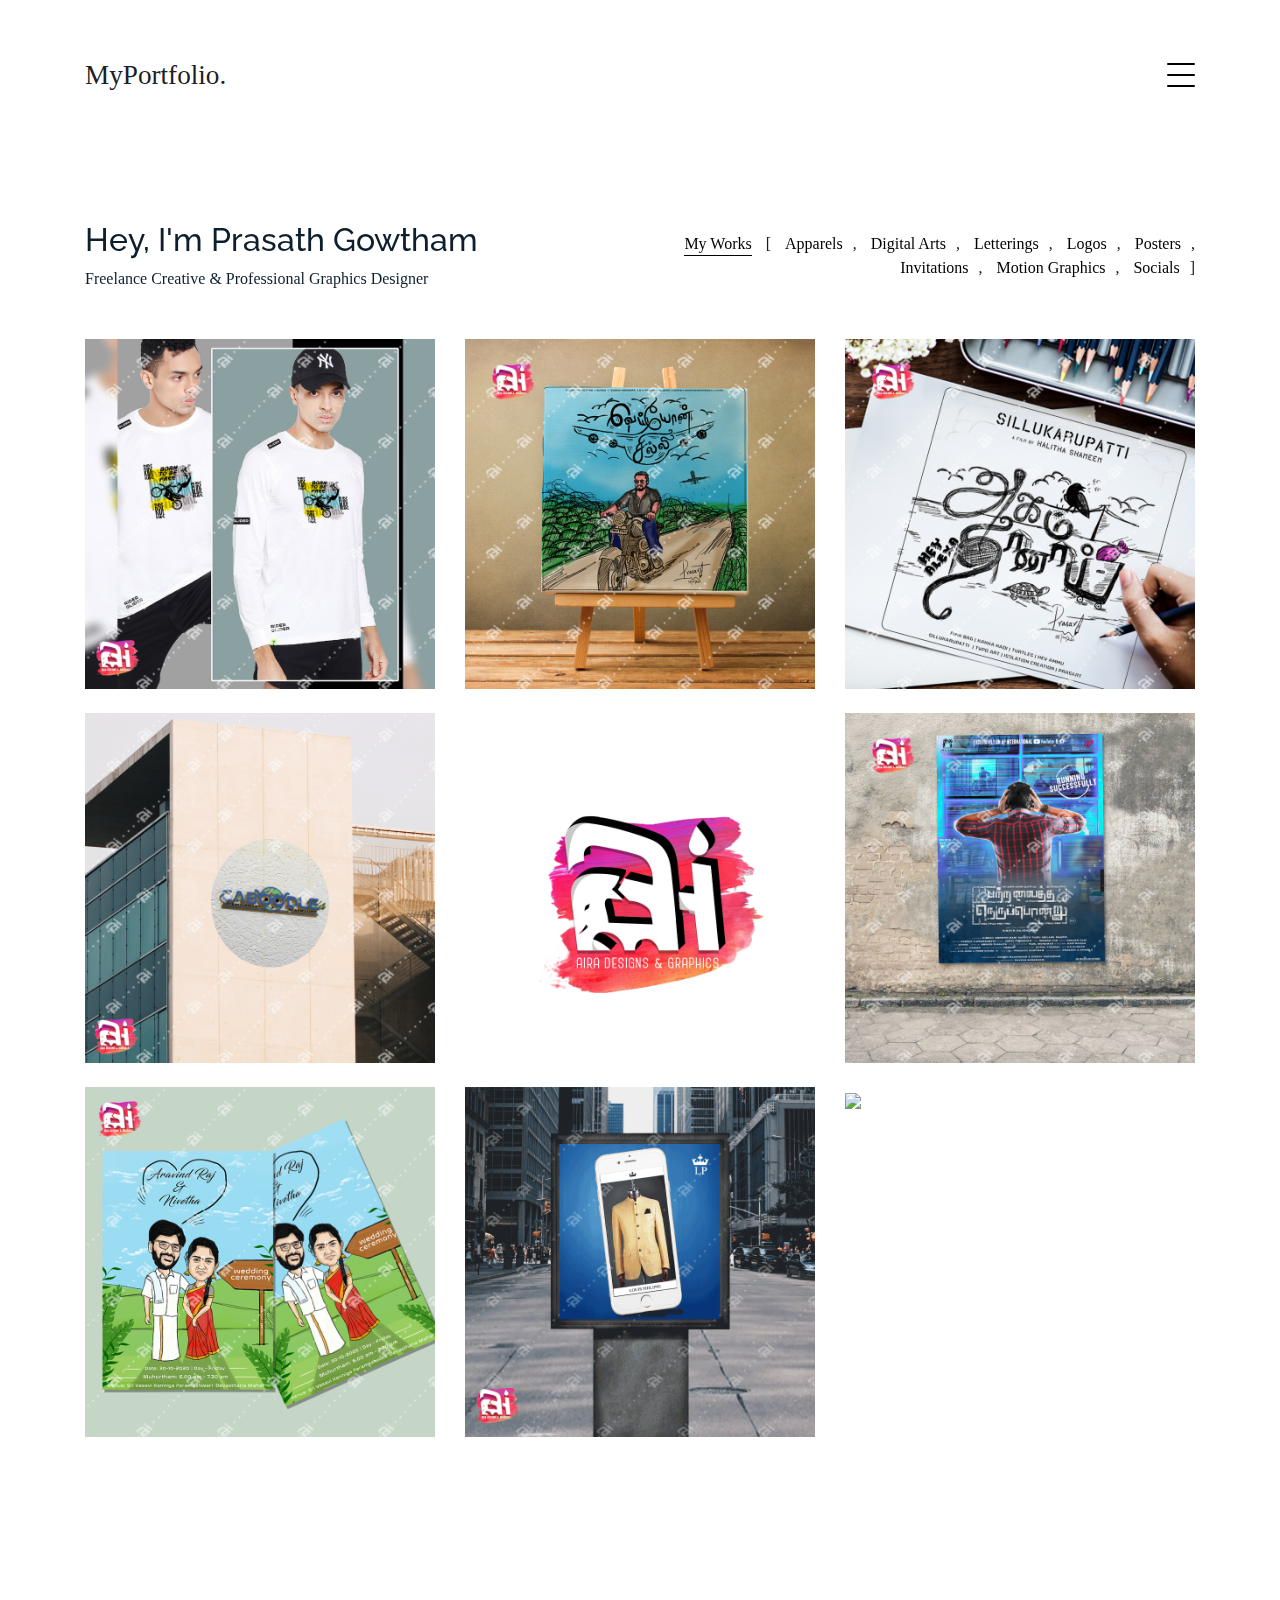
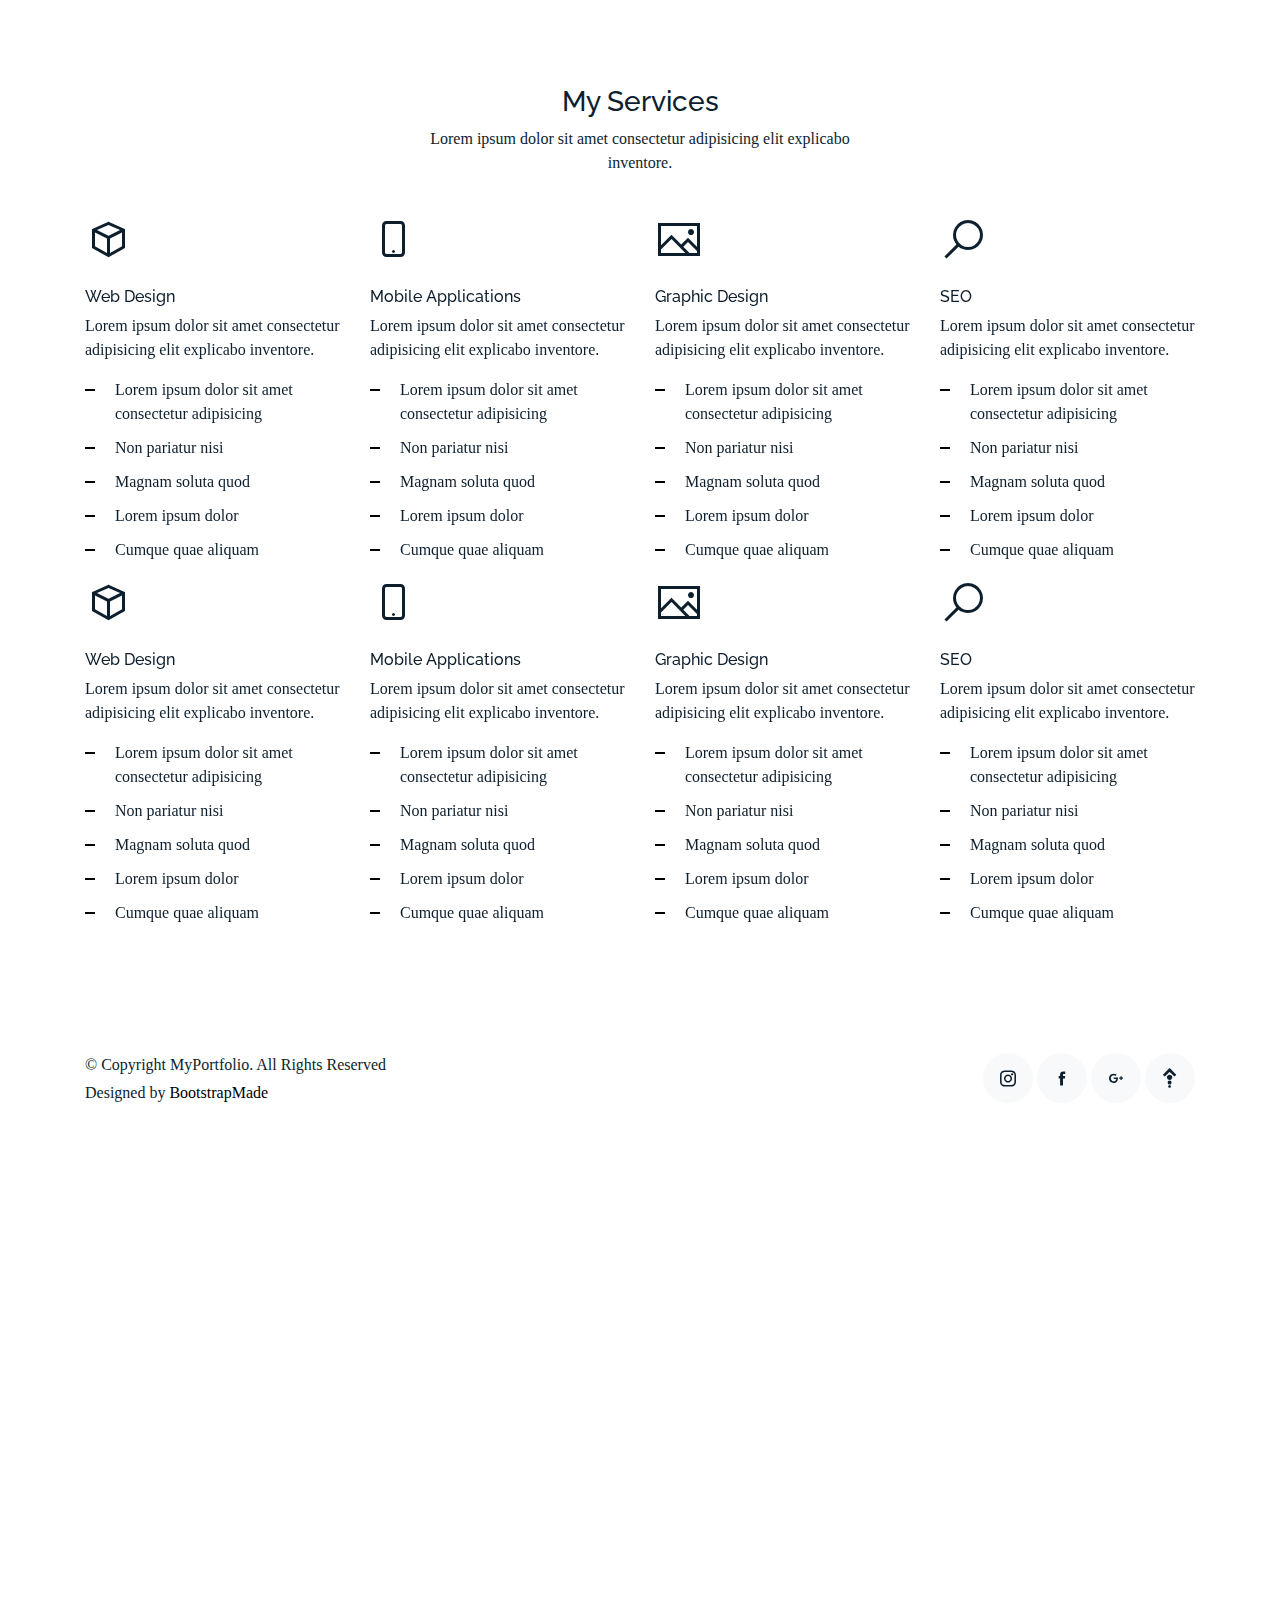
==== index.html @ bfd3ceff "Third commit" ====
<!DOCTYPE html>
<html lang="en">

<head>
    <meta charset="utf-8">
    <meta content="width=device-width, initial-scale=1.0" name="viewport">

    <title>Aira Designs &amp; Graphics</title>
    <meta content="" name="descriptison">
    <meta content="" name="keywords">

    <!-- Favicons -->
    <link href="assets/img/favicon.png" rel="icon">
    <link href="assets/img/apple-touch-icon.png" rel="apple-touch-icon">
    <!-- <link rel="apple-touch-icon" sizes="57x57" href="/apple-touch-icon-57x57.png">
    <link rel="apple-touch-icon" sizes="114x114" href="/apple-touch-icon-114x114.png">
    <link rel="apple-touch-icon" sizes="72x72" href="/apple-touch-icon-72x72.png">
    <link rel="apple-touch-icon" sizes="144x144" href="/apple-touch-icon-144x144.png">
    <link rel="apple-touch-icon" sizes="60x60" href="/apple-touch-icon-60x60.png">
    <link rel="apple-touch-icon" sizes="120x120" href="/apple-touch-icon-120x120.png">
    <link rel="apple-touch-icon" sizes="76x76" href="/apple-touch-icon-76x76.png">
    <link rel="apple-touch-icon" sizes="152x152" href="/apple-touch-icon-152x152.png"> -->

    <!-- Google Fonts -->
    <link href="https://fonts.googleapis.com/css?family=https://fonts.googleapis.com/css?family=Inconsolata:400,500,600,700|Raleway:400,400i,500,500i,600,600i,700,700i" rel="stylesheet">

    <!-- Vendor CSS Files -->
    <link href="assets/vendor/bootstrap/css/bootstrap.min.css" rel="stylesheet">
    <link href="assets/vendor/icofont/icofont.min.css" rel="stylesheet">
    <link href="assets/vendor/aos/aos.css" rel="stylesheet">
    <link href="assets/vendor/line-awesome/css/line-awesome.min.css" rel="stylesheet">
    <link href="assets/vendor/owl.carousel/assets/owl.carousel.min.css" rel="stylesheet">

    <!-- Template Main CSS File -->
    <link href="assets/css/style.css" rel="stylesheet">
    <link href="assets/css/lightbox.css" rel="stylesheet">

    <!-- =======================================================
  * Template Name: MyPortfolio - v2.1.0
  * Template URL: https://bootstrapmade.com/myportfolio-bootstrap-portfolio-website-template/
  * Author: BootstrapMade.com
  * License: https://bootstrapmade.com/license/
  ======================================================== -->
</head>

<body>

    <!-- ======= Navbar ======= -->
    <div class="collapse navbar-collapse custom-navmenu" id="main-navbar">
        <div class="container py-2 py-md-5">
            <div class="row align-items-start">
                <div class="col-md-2">
                    <ul class="custom-menu">
                        <li class="active"><a href="index.html">Home</a></li>
                        <li><a href="about.html">About Me</a></li>
                        <li><a href="services.html">Services</a></li>
                        <li><a href="index.html">My Works</a></li>
                        <li><a href="contact.html">Contact</a></li>
                    </ul>
                </div>
                <div class="col-md-6 d-none d-md-block  mr-auto">
                    <div class="tweet d-flex">
                        <!--<span class="icofont-twitter text-white mt-2 mr-3"></span>
            <div>
              <p><em>Lorem ipsum dolor sit amet consectetur adipisicing elit. Quisquam necessitatibus incidunt ut officiis explicabo inventore. <br> <a href="#">t.co/v82jsk</a></em></p>
            </div>-->
                    </div>
                </div>
                <div class="col-md-4 d-none d-md-block">
                    <h3>Please get-in-touch for your creative works</h3>
                    <p><br><a href="mailto:prasathvfx@gmail.com">prasathvfx@gmail.com</a></p>
                    <!--<h3>Hire Me</h3>
                    <p>Lorem ipsum dolor sit amet consectetur adipisicing elit. Quisquam necessitatibus incidunt ut officiisexplicabo inventore. <br> <a href="#">myemail@gmail.com</a></p>-->
                </div>
            </div>

        </div>
    </div>

    <nav class="navbar navbar-light custom-navbar">
        <div class="container">
            <a class="navbar-brand" href="index.html">MyPortfolio.</a>

            <a href="#" class="burger" data-toggle="collapse" data-target="#main-navbar">
                <span></span>
            </a>

        </div>
    </nav>

    <main id="main">

        <!-- ======= Works Section ======= -->
        <section class="section site-portfolio">
            <div class="container">
                <div class="row mb-5 align-items-center">
                    <div class="col-md-12 col-lg-6 mb-4 mb-lg-0" data-aos="fade-up">
                        <h2>Hey, I'm Prasath Gowtham</h2>
                        <p class="mb-0">Freelance Creative &amp; Professional Graphics Designer</p>
                    </div>
                    <div class="col-md-12 col-lg-6 text-left text-lg-right" data-aos="fade-up" data-aos-delay="100">
                        <div id="filters" class="filters">
                            <a href="#" id="_handpicked" data-filter=".handpicked" class="active">My Works</a> [
                            <a href="#" id="_apparels" data-filter=".apparel">Apparels</a>,
                            <a href="#" id="_arts" data-filter=".art">Digital Arts</a>,
                            <a href="#" id="_letterings" data-filter=".lettering">Letterings</a>,
                            <a href="#" id="_logos" data-filter=".logo">Logos</a>,
                            <a href="#" id="_posters" data-filter=".poster">Posters</a>,
                            <a href="#" id="_invitations" data-filter=".invitation">Invitations</a>,
                            <a href="#" id="_graphics" data-filter=".graphic">Motion Graphics</a>,
                            <a href="#" id="_socials" data-filter="._social">Socials</a>]
                        </div>
                    </div>
                </div>
                <div id="portfolio-grid" class="row no-gutter" data-aos="fade-up" data-aos-delay="200">
                    <div class="item handpicked col-sm-6 col-md-4 col-lg-4 mb-4">
                        <a href="#" class="item-wrap fancybox" onclick="$('#_apparels').trigger('click');">
                            <div class="work-info">
                                <h3>Apparel Desings</h3>
                                <span>Click to see more</span>
                            </div>
                            <img class="img-fluid" src="assets/img/apparels/apparel1.jpg">
                        </a>
                    </div>
                    <div class="item handpicked col-sm-6 col-md-4 col-lg-4 mb-4">
                        <a href="#" class="item-wrap fancybox" onclick="$('#_arts').trigger('click');">
                            <div class="work-info">
                                <h3>Digital Arts</h3>
                                <span>Click to see more</span>
                            </div>
                            <img class="img-fluid" src="assets/img/arts/art1.jpg">
                        </a>
                    </div>
                    <div class="item handpicked col-sm-6 col-md-4 col-lg-4 mb-4">
                        <a href="#" class="item-wrap fancybox" onclick="$('#_letterings').trigger('click');">
                            <div class="work-info">
                                <h3>Letterings</h3>
                                <span>Click to see more</span>
                            </div>
                            <img class="img-fluid" src="assets/img/letterings/lettering1.jpg">
                        </a>
                    </div>
                    <div class="item handpicked col-sm-6 col-md-4 col-lg-4 mb-4">
                        <a href="#" class="item-wrap fancybox" onclick="$('#_logos').trigger('click');">
                            <div class="work-info">
                                <h3>Branding Logo Designs</h3>
                                <span>Click to see more</span>
                            </div>
                            <img class="img-fluid" src="assets/img/logos/logo1.jpg">
                        </a>
                    </div>
                    <div class="item handpicked col-sm-6 col-md-4 col-lg-4 mb-4">
                        <a href="#" class="item-wrap fancybox">
                            <img class="img-fluid" src="assets/img/grid_logo.png">
                        </a>
                    </div>
                    <div class="item handpicked col-sm-6 col-md-4 col-lg-4 mb-4">
                        <a href="#" class="item-wrap fancybox" onclick="$('#_posters').trigger('click');">
                            <div class="work-info">
                                <h3>Poster Designs</h3>
                                <span>Click to see more</span>
                            </div>
                            <img class="img-fluid" src="assets/img/posters/poster1.jpg">
                        </a>
                    </div>
                    <div class="item handpicked col-sm-6 col-md-4 col-lg-4 mb-4">
                        <a href="#" class="item-wrap fancybox" onclick="$('#_invitations').trigger('click');">
                            <div class="work-info">
                                <h3>Customised Invitation Cards</h3>
                                <span>Click to see more</span>
                            </div>
                            <img class="img-fluid" src="assets/img/invitations/invitation1.jpg">
                        </a>
                    </div>
                    <div class="item handpicked col-sm-6 col-md-4 col-lg-4 mb-4">
                        <a href="#" class="item-wrap fancybox" onclick="$('#_graphics').trigger('click');">
                            <div class="work-info">
                                <h3>Motion Graphics</h3>
                                <span>Click to see more</span>
                            </div>
                            <img class="img-fluid" src="assets/img/graphics/graphic1.gif">
                        </a>
                    </div>
                    <div class="item handpicked col-sm-6 col-md-4 col-lg-4 mb-4">
                        <a href="#" class="item-wrap fancybox" onclick="$('#_socials').trigger('click');">
                            <div class="work-info">
                                <h3>Socials Designs</h3>
                                <span>Click to see more</span>
                            </div>
                            <img class="img-fluid" src="assets/img/socials/social1.jpg">
                        </a>
                    </div>


                    <div class="item logo col-sm-6 col-md-4 col-lg-4 mb-4">
                        <a href="#logo1" class="item-wrap fancybox">
                            <div class="work-info">
                                <h3>Branding Logo</h3>
                                <span>Branding Logo</span>
                            </div>
                            <img class="img-fluid" src="assets/img/logos/logo1.jpg">
                        </a>
                    </div>
                    <div class="item logo col-sm-6 col-md-4 col-lg-4 mb-4">
                        <a href="#logo2" class="item-wrap fancybox">
                            <div class="work-info">
                                <h3>Branding Logo</h3>
                                <span>Branding Logo</span>
                            </div>
                            <img class="img-fluid" src="assets/img/logos/logo2.jpg">
                        </a>
                    </div>
                    <div class="item logo col-sm-6 col-md-4 col-lg-4 mb-4">
                        <a href="#" class="item-wrap fancybox">
                            <div class="work-info">
                                <h3>Branding Logo</h3>
                                <span>Branding Logo</span>
                            </div>
                            <img class="img-fluid" src="assets/img/logos/logo3.jpg">
                        </a>
                    </div>
                    <div class="item logo col-sm-6 col-md-4 col-lg-4 mb-4">
                        <a href="#" class="item-wrap fancybox">
                            <div class="work-info">
                                <h3>Branding Logo</h3>
                                <span>Branding Logo</span>
                            </div>
                            <img class="img-fluid" src="assets/img/logos/logo4.jpg">
                        </a>
                    </div>
                    <div class="item logo col-sm-6 col-md-4 col-lg-4 mb-4">
                        <a href="#" class="item-wrap fancybox">
                            <div class="work-info">
                                <h3>Branding Logo</h3>
                                <span>Branding Logo</span>
                            </div>
                            <img class="img-fluid" src="assets/img/logos/logo5.jpg">
                        </a>
                    </div>
                    <div class="item logo col-sm-6 col-md-4 col-lg-4 mb-4">
                        <a href="#" class="item-wrap fancybox">
                            <div class="work-info">
                                <h3>Branding Logo</h3>
                                <span>Branding Logo</span>
                            </div>
                            <img class="img-fluid" src="assets/img/logos/logo6.jpg">
                        </a>
                    </div>
                    <div class="item logo col-sm-6 col-md-4 col-lg-4 mb-4">
                        <a href="#" class="item-wrap fancybox">
                            <div class="work-info">
                                <h3>Branding Logo</h3>
                                <span>Branding Logo</span>
                            </div>
                            <img class="img-fluid" src="assets/img/logos/logo7.jpg">
                        </a>
                    </div>
                    <div class="item logo col-sm-6 col-md-4 col-lg-4 mb-4">
                        <a href="#" class="item-wrap fancybox">
                            <div class="work-info">
                                <h3>Branding Logo</h3>
                                <span>Branding Logo</span>
                            </div>
                            <img class="img-fluid" src="assets/img/logos/logo8.jpg">
                        </a>
                    </div>

                    <div class="item art col-sm-6 col-md-4 col-lg-4 mb-4">
                        <a href="#" class="item-wrap fancybox">
                            <div class="work-info">
                                <h3>Digital Art</h3>
                                <span>Digital Art</span>
                            </div>
                            <img class="img-fluid" src="assets/img/arts/art1.jpg">
                        </a>
                    </div>
                    <div class="item art col-sm-6 col-md-4 col-lg-4 mb-4">
                        <a href="#" class="item-wrap fancybox">
                            <div class="work-info">
                                <h3>Digital Art</h3>
                                <span>Digital Art</span>
                            </div>
                            <img class="img-fluid" src="assets/img/arts/art2.jpg">
                        </a>
                    </div>
                    <div class="item art col-sm-6 col-md-4 col-lg-4 mb-4">
                        <a href="#" class="item-wrap fancybox">
                            <div class="work-info">
                                <h3>Digital Art</h3>
                                <span>Digital Art</span>
                            </div>
                            <img class="img-fluid" src="assets/img/arts/art3.jpg">
                        </a>
                    </div>
                    <div class="item art col-sm-6 col-md-4 col-lg-4 mb-4">
                        <a href="#" class="item-wrap fancybox">
                            <div class="work-info">
                                <h3>Digital Art</h3>
                                <span>Digital Art</span>
                            </div>
                            <img class="img-fluid" src="assets/img/arts/art4.jpg">
                        </a>
                    </div>
                    <div class="item art col-sm-6 col-md-4 col-lg-4 mb-4">
                        <a href="#" class="item-wrap fancybox">
                            <div class="work-info">
                                <h3>Digital Art</h3>
                                <span>Digital Art</span>
                            </div>
                            <img class="img-fluid" src="assets/img/arts/art5.jpg">
                        </a>
                    </div>
                    <div class="item art col-sm-6 col-md-4 col-lg-4 mb-4">
                        <a href="#" class="item-wrap fancybox">
                            <div class="work-info">
                                <h3>Digital Art</h3>
                                <span>Digital Art</span>
                            </div>
                            <img class="img-fluid" src="assets/img/arts/art6.jpg">
                        </a>
                    </div>
                    <div class="item art col-sm-6 col-md-4 col-lg-4 mb-4">
                        <a href="#" class="item-wrap fancybox">
                            <div class="work-info">
                                <h3>Digital Art</h3>
                                <span>Digital Art</span>
                            </div>
                            <img class="img-fluid" src="assets/img/arts/art7.jpg">
                        </a>
                    </div>
                    <div class="item art col-sm-6 col-md-4 col-lg-4 mb-4">
                        <a href="#" class="item-wrap fancybox">
                            <div class="work-info">
                                <h3>Digital Art</h3>
                                <span>Digital Art</span>
                            </div>
                            <img class="img-fluid" src="assets/img/arts/art8.jpg">
                        </a>
                    </div>
                    <div class="item art col-sm-6 col-md-4 col-lg-4 mb-4">
                        <a href="#" class="item-wrap fancybox">
                            <div class="work-info">
                                <h3>Digital Art</h3>
                                <span>Digital Art</span>
                            </div>
                            <img class="img-fluid" src="assets/img/arts/art9.jpg">
                        </a>
                    </div>
                    <div class="item art col-sm-6 col-md-4 col-lg-4 mb-4">
                        <a href="#" class="item-wrap fancybox">
                            <div class="work-info">
                                <h3>Digital Art</h3>
                                <span>Digital Art</span>
                            </div>
                            <img class="img-fluid" src="assets/img/arts/art10.jpg">
                        </a>
                    </div>

                    <div class="item lettering col-sm-6 col-md-4 col-lg-4 mb-4">
                        <a href="#" class="item-wrap fancybox">
                            <div class="work-info">
                                <h3>Lettering</h3>
                                <span>Lettering</span>
                            </div>
                            <img class="img-fluid" src="assets/img/letterings/lettering1.jpg">
                        </a>
                    </div>
                    <div class="item lettering col-sm-6 col-md-4 col-lg-4 mb-4">
                        <a href="#" class="item-wrap fancybox">
                            <div class="work-info">
                                <h3>Lettering</h3>
                                <span>Lettering</span>
                            </div>
                            <img class="img-fluid" src="assets/img/letterings/lettering2.jpg">
                        </a>
                    </div>
                    <div class="item lettering col-sm-6 col-md-4 col-lg-4 mb-4">
                        <a href="#" class="item-wrap fancybox">
                            <div class="work-info">
                                <h3>Lettering</h3>
                                <span>Lettering</span>
                            </div>
                            <img class="img-fluid" src="assets/img/letterings/lettering3.jpg">
                        </a>
                    </div>
                    <div class="item lettering col-sm-6 col-md-4 col-lg-4 mb-4">
                        <a href="#" class="item-wrap fancybox">
                            <div class="work-info">
                                <h3>Lettering</h3>
                                <span>Lettering</span>
                            </div>
                            <img class="img-fluid" src="assets/img/letterings/lettering4.jpg">
                        </a>
                    </div>
                    <div class="item lettering col-sm-6 col-md-4 col-lg-4 mb-4">
                        <a href="#" class="item-wrap fancybox">
                            <div class="work-info">
                                <h3>Lettering</h3>
                                <span>Lettering</span>
                            </div>
                            <img class="img-fluid" src="assets/img/letterings/lettering5.jpg">
                        </a>
                    </div>
                    <div class="item lettering col-sm-6 col-md-4 col-lg-4 mb-4">
                        <a href="#" class="item-wrap fancybox">
                            <div class="work-info">
                                <h3>Lettering</h3>
                                <span>Lettering</span>
                            </div>
                            <img class="img-fluid" src="assets/img/letterings/lettering6.jpg">
                        </a>
                    </div>
                    <div class="item lettering col-sm-6 col-md-4 col-lg-4 mb-4">
                        <a href="#" class="item-wrap fancybox">
                            <div class="work-info">
                                <h3>Lettering</h3>
                                <span>Lettering</span>
                            </div>
                            <img class="img-fluid" src="assets/img/letterings/lettering7.jpg">
                        </a>
                    </div>

                    <div class="item graphic col-sm-6 col-md-4 col-lg-4 mb-4">
                        <a href="#" class="item-wrap fancybox">
                            <div class="work-info">
                                <h3>Motion Graphics</h3>
                                <span>Motion Graphics</span>
                            </div>
                            <img class="img-fluid" src="assets/img/graphics/graphic1.gif">
                        </a>
                    </div>
                    <div class="item graphic col-sm-6 col-md-4 col-lg-4 mb-4">
                        <a href="#" class="item-wrap fancybox">
                            <div class="work-info">
                                <h3>Motion Graphics</h3>
                                <span>Motion Graphics</span>
                            </div>
                            <img class="img-fluid" src="assets/img/graphics/graphic2.gif">
                        </a>
                    </div>
                    <div class="item graphic col-sm-6 col-md-4 col-lg-4 mb-4">
                        <a href="#" class="item-wrap fancybox">
                            <div class="work-info">
                                <h3>Motion Graphics</h3>
                                <span>Motion Graphics</span>
                            </div>
                            <img class="img-fluid" src="assets/img/graphics/graphic3.gif">
                        </a>
                    </div>
                    <div class="item graphic col-sm-6 col-md-4 col-lg-4 mb-4">
                        <a href="#" class="item-wrap fancybox">
                            <div class="work-info">
                                <h3>Motion Graphics</h3>
                                <span>Motion Graphics</span>
                            </div>
                            <img class="img-fluid" src="assets/img/graphics/graphic4.gif">
                        </a>
                    </div>
                    <div class="item graphic col-sm-6 col-md-4 col-lg-4 mb-4">
                        <a href="#" class="item-wrap fancybox">
                            <div class="work-info">
                                <h3>Motion Graphics</h3>
                                <span>Motion Graphics</span>
                            </div>
                            <img class="img-fluid" src="assets/img/graphics/graphic5.gif">
                        </a>
                    </div>
                    <div class="item graphic col-sm-6 col-md-4 col-lg-4 mb-4">
                        <a href="#" class="item-wrap fancybox">
                            <div class="work-info">
                                <h3>Motion Graphics</h3>
                                <span>Motion Graphics</span>
                            </div>
                            <img class="img-fluid" src="assets/img/graphics/graphic6.gif">
                        </a>
                    </div>
                    <div class="item graphic col-sm-6 col-md-4 col-lg-4 mb-4">
                        <a href="#" class="item-wrap fancybox">
                            <div class="work-info">
                                <h3>Motion Graphics</h3>
                                <span>Motion Graphics</span>
                            </div>
                            <img class="img-fluid" src="assets/img/graphics/graphic7.gif">
                        </a>
                    </div>
                    <div class="item graphic col-sm-6 col-md-4 col-lg-4 mb-4">
                        <a href="#" class="item-wrap fancybox">
                            <div class="work-info">
                                <h3>Motion Graphics</h3>
                                <span>Motion Graphics</span>
                            </div>
                            <img class="img-fluid" src="assets/img/graphics/graphic8.gif">
                        </a>
                    </div>
                    <div class="item graphic col-sm-6 col-md-4 col-lg-4 mb-4">
                        <a href="#" class="item-wrap fancybox">
                            <div class="work-info">
                                <h3>Motion Graphics</h3>
                                <span>Motion Graphics</span>
                            </div>
                            <img class="img-fluid" src="assets/img/graphics/graphic9.gif">
                        </a>
                    </div>
                    <div class="item graphic col-sm-6 col-md-4 col-lg-4 mb-4">
                        <a href="#" class="item-wrap fancybox">
                            <div class="work-info">
                                <h3>Motion Graphics</h3>
                                <span>Motion Graphics</span>
                            </div>
                            <img class="img-fluid" src="assets/img/graphics/graphic10.gif">
                        </a>
                    </div>
                    <div class="item graphic col-sm-6 col-md-4 col-lg-4 mb-4">
                        <a href="#" class="item-wrap fancybox">
                            <div class="work-info">
                                <h3>Motion Graphics</h3>
                                <span>Motion Graphics</span>
                            </div>
                            <img class="img-fluid" src="assets/img/graphics/graphic11.gif">
                        </a>
                    </div>
                    <div class="item graphic col-sm-6 col-md-4 col-lg-4 mb-4">
                        <a href="#" class="item-wrap fancybox">
                            <div class="work-info">
                                <h3>Motion Graphics</h3>
                                <span>Motion Graphics</span>
                            </div>
                            <img class="img-fluid" src="assets/img/graphics/graphic12.gif">
                        </a>
                    </div>
                    <div class="item graphic col-sm-6 col-md-4 col-lg-4 mb-4">
                        <a href="#" class="item-wrap fancybox">
                            <div class="work-info">
                                <h3>Motion Graphics</h3>
                                <span>Motion Graphics</span>
                            </div>
                            <img class="img-fluid" src="assets/img/graphics/graphic13.gif">
                        </a>
                    </div>
                    <div class="item graphic col-sm-6 col-md-4 col-lg-4 mb-4">
                        <a href="#" class="item-wrap fancybox">
                            <div class="work-info">
                                <h3>Motion Graphics</h3>
                                <span>Motion Graphics</span>
                            </div>
                            <img class="img-fluid" src="assets/img/graphics/graphic14.gif">
                        </a>
                    </div>
                    <div class="item graphic col-sm-6 col-md-4 col-lg-4 mb-4">
                        <a href="#" class="item-wrap fancybox">
                            <div class="work-info">
                                <h3>Motion Graphics</h3>
                                <span>Motion Graphics</span>
                            </div>
                            <img class="img-fluid" src="assets/img/graphics/graphic15.gif">
                        </a>
                    </div>

                    <div class="item poster col-sm-6 col-md-4 col-lg-4 mb-4">
                        <a href="#poster1" class="item-wrap fancybox">
                            <div class="work-info">
                                <h3>Marketing</h3>
                                <span>Marketing</span>
                            </div>
                            <img class="img-fluid" src="assets/img/posters/poster1.jpg">
                        </a>
                    </div>
                    <div class="item poster col-sm-6 col-md-4 col-lg-4 mb-4">
                        <a href="#" class="item-wrap fancybox">
                            <div class="work-info">
                                <h3>Marketing</h3>
                                <span>Marketing</span>
                            </div>
                            <img class="img-fluid" src="assets/img/posters/poster2.jpg">
                        </a>
                    </div>
                    <div class="item poster col-sm-6 col-md-4 col-lg-4 mb-4">
                        <a href="#" class="item-wrap fancybox">
                            <div class="work-info">
                                <h3>Marketing</h3>
                                <span>Marketing</span>
                            </div>
                            <img class="img-fluid" src="assets/img/posters/poster3.jpg">
                        </a>
                    </div>
                    <div class="item poster col-sm-6 col-md-4 col-lg-4 mb-4">
                        <a href="#" class="item-wrap fancybox">
                            <div class="work-info">
                                <h3>Marketing</h3>
                                <span>Marketing</span>
                            </div>
                            <img class="img-fluid" src="assets/img/posters/poster4.jpg">
                        </a>
                    </div>
                    <div class="item poster col-sm-6 col-md-4 col-lg-4 mb-4">
                        <a href="#" class="item-wrap fancybox">
                            <div class="work-info">
                                <h3>Marketing</h3>
                                <span>Marketing</span>
                            </div>
                            <img class="img-fluid" src="assets/img/posters/poster5.jpg">
                        </a>
                    </div>
                    <div class="item poster col-sm-6 col-md-4 col-lg-4 mb-4">
                        <a href="#" class="item-wrap fancybox">
                            <div class="work-info">
                                <h3>Marketing</h3>
                                <span>Marketing</span>
                            </div>
                            <img class="img-fluid" src="assets/img/posters/poster6.jpg">
                        </a>
                    </div>
                    <div class="item poster col-sm-6 col-md-4 col-lg-4 mb-4">
                        <a href="#" class="item-wrap fancybox">
                            <div class="work-info">
                                <h3>Marketing</h3>
                                <span>Marketing</span>
                            </div>
                            <img class="img-fluid" src="assets/img/posters/poster7.jpg">
                        </a>
                    </div>


                    <div class="item invitation col-sm-6 col-md-4 col-lg-4 mb-4">
                        <a href="#" class="item-wrap fancybox">
                            <div class="work-info">
                                <h3>Invitation</h3>
                                <span>Invitation</span>
                            </div>
                            <img class="img-fluid" src="assets/img/invitations/invitation1.jpg">
                        </a>
                    </div>
                    <div class="item invitation col-sm-6 col-md-4 col-lg-4 mb-4">
                        <a href="#" class="item-wrap fancybox">
                            <div class="work-info">
                                <h3>Invitation</h3>
                                <span>Invitation</span>
                            </div>
                            <img class="img-fluid" src="assets/img/invitations/invitation2.jpg">
                        </a>
                    </div>


                    <div class="item _social col-sm-6 col-md-4 col-lg-4 mb-4">
                        <a href="#" class="item-wrap fancybox">
                            <div class="work-info">
                                <h3>Social</h3>
                                <span>Social</span>
                            </div>
                            <img class="img-fluid" src="assets/img/socials/social1.jpg">
                        </a>
                    </div>
                    <div class="item _social col-sm-6 col-md-4 col-lg-4 mb-4">
                        <a href="#" class="item-wrap fancybox">
                            <div class="work-info">
                                <h3>Social</h3>
                                <span>Social</span>
                            </div>
                            <img class="img-fluid" src="assets/img/socials/social2.jpg">
                        </a>
                    </div>
                    <div class="item _social col-sm-6 col-md-4 col-lg-4 mb-4">
                        <a href="#" class="item-wrap fancybox">
                            <div class="work-info">
                                <h3>Social</h3>
                                <span>Social</span>
                            </div>
                            <img class="img-fluid" src="assets/img/socials/social3.jpg">
                        </a>
                    </div>
                    <div class="item _social col-sm-6 col-md-4 col-lg-4 mb-4">
                        <a href="#" class="item-wrap fancybox">
                            <div class="work-info">
                                <h3>Social</h3>
                                <span>Social</span>
                            </div>
                            <img class="img-fluid" src="assets/img/socials/social4.jpg">
                        </a>
                    </div>
                    <div class="item _social col-sm-6 col-md-4 col-lg-4 mb-4">
                        <a href="#" class="item-wrap fancybox">
                            <div class="work-info">
                                <h3>Social</h3>
                                <span>Social</span>
                            </div>
                            <img class="img-fluid" src="assets/img/socials/social5.jpg">
                        </a>
                    </div>


                    <div class="item apparel col-sm-6 col-md-4 col-lg-4 mb-4">
                        <a href="#" class="item-wrap fancybox">
                            <div class="work-info">
                                <h3>Apparel</h3>
                                <span>Apparel</span>
                            </div>
                            <img class="img-fluid" src="assets/img/apparels/apparel1.jpg">
                        </a>
                    </div>
                    <div class="item apparel col-sm-6 col-md-4 col-lg-4 mb-4">
                        <a href="#" class="item-wrap fancybox">
                            <div class="work-info">
                                <h3>Apparel</h3>
                                <span>Apparel</span>
                            </div>
                            <img class="img-fluid" src="assets/img/apparels/apparel2.jpg">
                        </a>
                    </div>
                    <div class="item apparel col-sm-6 col-md-4 col-lg-4 mb-4">
                        <a href="#" class="item-wrap fancybox">
                            <div class="work-info">
                                <h3>Apparel</h3>
                                <span>Apparel</span>
                            </div>
                            <img class="img-fluid" src="assets/img/apparels/apparel3.jpg">
                        </a>
                    </div>
                    <div class="item apparel col-sm-6 col-md-4 col-lg-4 mb-4">
                        <a href="#" class="item-wrap fancybox">
                            <div class="work-info">
                                <h3>Apparel</h3>
                                <span>Apparel</span>
                            </div>
                            <img class="img-fluid" src="assets/img/apparels/apparel4.jpg">
                        </a>
                    </div>
                    <div class="item apparel col-sm-6 col-md-4 col-lg-4 mb-4">
                        <a href="#" class="item-wrap fancybox">
                            <div class="work-info">
                                <h3>Apparel</h3>
                                <span>Apparel</span>
                            </div>
                            <img class="img-fluid" src="assets/img/apparels/apparel5.jpg">
                        </a>
                    </div>

                </div>
            </div>
        </section>

        <!-- Onclick Zooming -->
        <div class="lightbox-target" id="logo1">
            <img src="assets/img/logos/logo1.jpg" />
            <a class="lightbox-close" href="#"></a>
        </div>

        <div class="lightbox-target" id="logo2">
            <img src="assets/img/logos/logo2.jpg" />
            <a class="lightbox-close" href="#"></a>
        </div>

        <div class="lightbox-target" id="poster1">
            <img src="assets/img/posters/poster1.jpg" />
            <a class="lightbox-close" href="#"></a>
        </div>
        <!-- End -->

        <!-- End  Works Section -->

        <!-- ======= Clients Section ======= -->
        <!--
        <section class="section">
            <div class="container">
                <div class="row justify-content-center text-center mb-4">
                    <div class="col-5">
                        <h3 class="h3 heading">My Clients</h3>
                        <p>Lorem ipsum dolor sit amet consectetur adipisicing elit explicabo inventore.</p>
                    </div>
                </div>
                <div class="row">
                    <div class="col-4 col-sm-4 col-md-2">
                        <a href="#" class="client-logo"><img src="assets/img/logo-adobe.png" alt="Image" class="img-fluid"></a>
                    </div>
                    <div class="col-4 col-sm-4 col-md-2">
                        <a href="#" class="client-logo"><img src="assets/img/logo-uber.png" alt="Image" class="img-fluid"></a>
                    </div>
                    <div class="col-4 col-sm-4 col-md-2">
                        <a href="#" class="client-logo"><img src="assets/img/logo-apple.png" alt="Image" class="img-fluid"></a>
                    </div>
                    <div class="col-4 col-sm-4 col-md-2">
                        <a href="#" class="client-logo"><img src="assets/img/logo-netflix.png" alt="Image" class="img-fluid"></a>
                    </div>
                    <div class="col-4 col-sm-4 col-md-2">
                        <a href="#" class="client-logo"><img src="assets/img/logo-nike.png" alt="Image" class="img-fluid"></a>
                    </div>
                    <div class="col-4 col-sm-4 col-md-2">
                        <a href="#" class="client-logo"><img src="assets/img/logo-google.png" alt="Image" class="img-fluid"></a>
                    </div>

                </div>
            </div>
        </section>-->
        <!-- End Clients Section -->

        <!-- ======= Services Section ======= -->
        <section class="section">
            <div class="container">
                <div class="row justify-content-center text-center mb-4">
                    <div class="col-5">
                        <h3 class="h3 heading">My Services</h3>
                        <p>Lorem ipsum dolor sit amet consectetur adipisicing elit explicabo inventore.</p>
                    </div>
                </div>

                <div class="row">
                    <div class="col-12 col-sm-6 col-md-6 col-lg-3">
                        <span class="la la-cube la-3x mb-4"></span>
                        <h4 class="h4 mb-2">Web Design</h4>
                        <p>Lorem ipsum dolor sit amet consectetur adipisicing elit explicabo inventore.</p>
                        <ul class="list-unstyled list-line">
                            <li>Lorem ipsum dolor sit amet consectetur adipisicing</li>
                            <li>Non pariatur nisi</li>
                            <li>Magnam soluta quod</li>
                            <li>Lorem ipsum dolor</li>
                            <li>Cumque quae aliquam</li>
                        </ul>
                    </div>
                    <div class="col-12 col-sm-6 col-md-6 col-lg-3">
                        <span class="la la-mobile la-3x mb-4"></span>
                        <h4 class="h4 mb-2">Mobile Applications</h4>
                        <p>Lorem ipsum dolor sit amet consectetur adipisicing elit explicabo inventore.</p>
                        <ul class="list-unstyled list-line">
                            <li>Lorem ipsum dolor sit amet consectetur adipisicing</li>
                            <li>Non pariatur nisi</li>
                            <li>Magnam soluta quod</li>
                            <li>Lorem ipsum dolor</li>
                            <li>Cumque quae aliquam</li>
                        </ul>
                    </div>
                    <div class="col-12 col-sm-6 col-md-6 col-lg-3">
                        <span class="la la-image la-3x mb-4"></span>
                        <h4 class="h4 mb-2">Graphic Design</h4>
                        <p>Lorem ipsum dolor sit amet consectetur adipisicing elit explicabo inventore.</p>
                        <ul class="list-unstyled list-line">
                            <li>Lorem ipsum dolor sit amet consectetur adipisicing</li>
                            <li>Non pariatur nisi</li>
                            <li>Magnam soluta quod</li>
                            <li>Lorem ipsum dolor</li>
                            <li>Cumque quae aliquam</li>
                        </ul>
                    </div>
                    <div class="col-12 col-sm-6 col-md-6 col-lg-3">
                        <span class="la la-search la-3x mb-4"></span>
                        <h4 class="h4 mb-2">SEO</h4>
                        <p>Lorem ipsum dolor sit amet consectetur adipisicing elit explicabo inventore.</p>
                        <ul class="list-unstyled list-line">
                            <li>Lorem ipsum dolor sit amet consectetur adipisicing</li>
                            <li>Non pariatur nisi</li>
                            <li>Magnam soluta quod</li>
                            <li>Lorem ipsum dolor</li>
                            <li>Cumque quae aliquam</li>
                        </ul>
                    </div>
                </div>
                <div class="row">
                    <div class="col-12 col-sm-6 col-md-6 col-lg-3">
                        <span class="la la-cube la-3x mb-4"></span>
                        <h4 class="h4 mb-2">Web Design</h4>
                        <p>Lorem ipsum dolor sit amet consectetur adipisicing elit explicabo inventore.</p>
                        <ul class="list-unstyled list-line">
                            <li>Lorem ipsum dolor sit amet consectetur adipisicing</li>
                            <li>Non pariatur nisi</li>
                            <li>Magnam soluta quod</li>
                            <li>Lorem ipsum dolor</li>
                            <li>Cumque quae aliquam</li>
                        </ul>
                    </div>
                    <div class="col-12 col-sm-6 col-md-6 col-lg-3">
                        <span class="la la-mobile la-3x mb-4"></span>
                        <h4 class="h4 mb-2">Mobile Applications</h4>
                        <p>Lorem ipsum dolor sit amet consectetur adipisicing elit explicabo inventore.</p>
                        <ul class="list-unstyled list-line">
                            <li>Lorem ipsum dolor sit amet consectetur adipisicing</li>
                            <li>Non pariatur nisi</li>
                            <li>Magnam soluta quod</li>
                            <li>Lorem ipsum dolor</li>
                            <li>Cumque quae aliquam</li>
                        </ul>
                    </div>
                    <div class="col-12 col-sm-6 col-md-6 col-lg-3">
                        <span class="la la-image la-3x mb-4"></span>
                        <h4 class="h4 mb-2">Graphic Design</h4>
                        <p>Lorem ipsum dolor sit amet consectetur adipisicing elit explicabo inventore.</p>
                        <ul class="list-unstyled list-line">
                            <li>Lorem ipsum dolor sit amet consectetur adipisicing</li>
                            <li>Non pariatur nisi</li>
                            <li>Magnam soluta quod</li>
                            <li>Lorem ipsum dolor</li>
                            <li>Cumque quae aliquam</li>
                        </ul>
                    </div>
                    <div class="col-12 col-sm-6 col-md-6 col-lg-3">
                        <span class="la la-search la-3x mb-4"></span>
                        <h4 class="h4 mb-2">SEO</h4>
                        <p>Lorem ipsum dolor sit amet consectetur adipisicing elit explicabo inventore.</p>
                        <ul class="list-unstyled list-line">
                            <li>Lorem ipsum dolor sit amet consectetur adipisicing</li>
                            <li>Non pariatur nisi</li>
                            <li>Magnam soluta quod</li>
                            <li>Lorem ipsum dolor</li>
                            <li>Cumque quae aliquam</li>
                        </ul>
                    </div>
                </div>
            </div>
        </section>
        <!-- End Services Section -->

        <!-- ======= Testimonials Section ======= -->
        <!--<section class="section pt-0">
            <div class="container">

                <div class="owl-carousel testimonial-carousel">

                    <div class="testimonial-wrap">
                        <div class="testimonial">
                            <img src="assets/img/person_1.jpg" alt="Image" class="img-fluid">
                            <blockquote>
                                <p>Lorem ipsum dolor sit amet consectetur adipisicing elit. Quisquam necessitatibus incidunt ut officiis explicabo inventore.</p>
                            </blockquote>
                            <p>&mdash; Jean Hicks</p>
                        </div>
                    </div>

                    <div class="testimonial-wrap">
                        <div class="testimonial">
                            <img src="assets/img/person_2.jpg" alt="Image" class="img-fluid">
                            <blockquote>
                                <p>Lorem ipsum dolor sit amet consectetur adipisicing elit. Quisquam necessitatibus incidunt ut officiis explicabo inventore.</p>
                            </blockquote>
                            <p>&mdash; Chris Stanworth</p>
                        </div>
                    </div>

                </div>

            </div>
        </section> -->
        <!-- End Testimonials Section -->

    </main>
    <!-- End #main -->

    <!-- ======= Footer ======= -->
    <footer class="footer" role="contentinfo">
        <div class="container">
            <div class="row">
                <div class="col-sm-6">
                    <p class="mb-1">&copy; Copyright MyPortfolio. All Rights Reserved</p>
                    <div class="credits">
                        <!--
            All the links in the footer should remain intact.
            You can delete the links only if you purchased the pro version.
            Licensing information: https://bootstrapmade.com/license/
            Purchase the pro version with working PHP/AJAX contact form: https://bootstrapmade.com/buy/?theme=MyPortfolio
          -->
                        Designed by <a href="https://bootstrapmade.com/">BootstrapMade</a>
                    </div>
                </div>
                <div class="col-sm-6 social text-md-right">
                    <a href="#"><span class="icofont-instagram"></span></a>
                    <a href="#"><span class="icofont-facebook"></span></a>
                    <a href="#"><span class="icofont-google-plus"></span></a>
                    <a href="#" class="back-to-top"><span class="icofont-bubble-up icofont-2x"></span></a>
                </div>
            </div>
        </div>
    </footer>

    <!-- Vendor JS Files -->
    <script src="assets/vendor/jquery/jquery.min.js"></script>
    <script src="assets/vendor/bootstrap/js/bootstrap.bundle.min.js"></script>
    <script src="assets/vendor/jquery.easing/jquery.easing.min.js"></script>
    <script src="assets/vendor/php-email-form/validate.js"></script>
    <script src="assets/vendor/aos/aos.js"></script>
    <script src="assets/vendor/isotope-layout/isotope.pkgd.min.js"></script>
    <script src="assets/vendor/owl.carousel/owl.carousel.min.js"></script>

    <!-- Template Main JS File -->
    <script src="assets/js/main.js"></script>

</body>

</html>
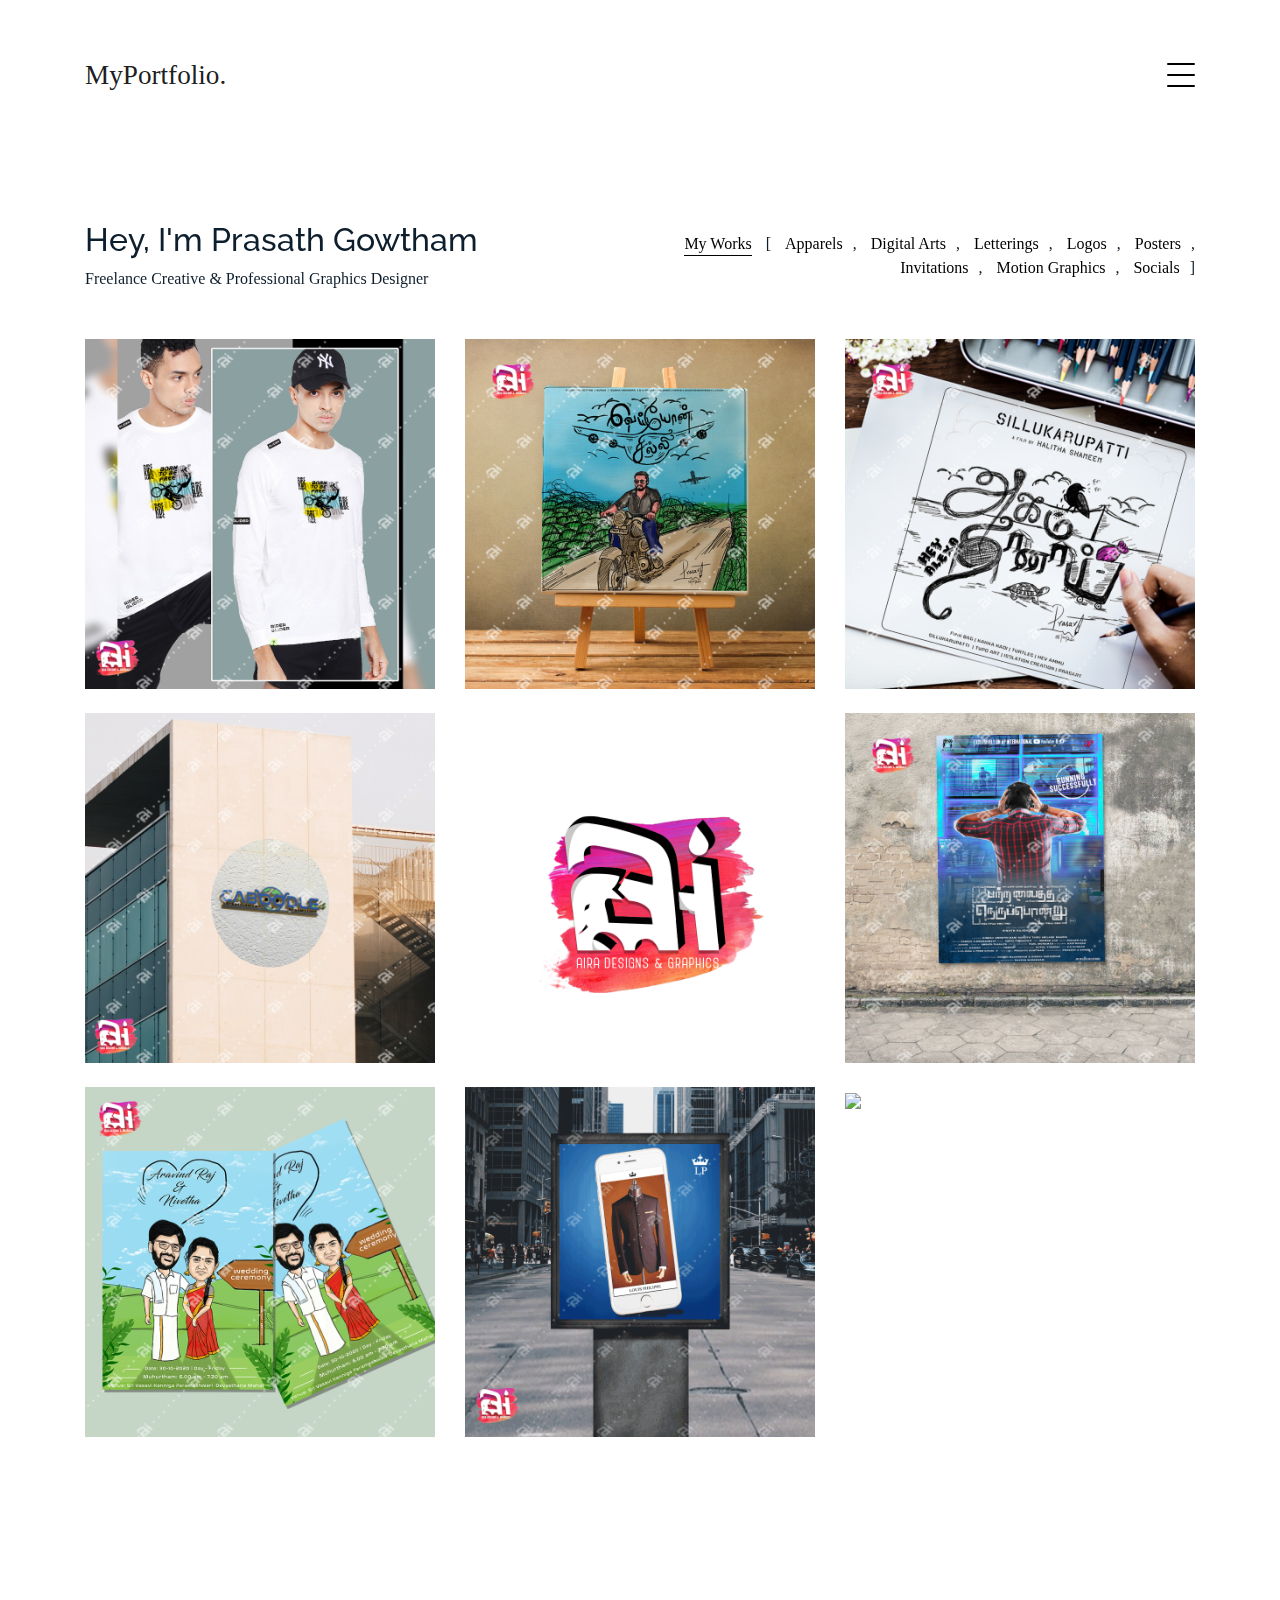
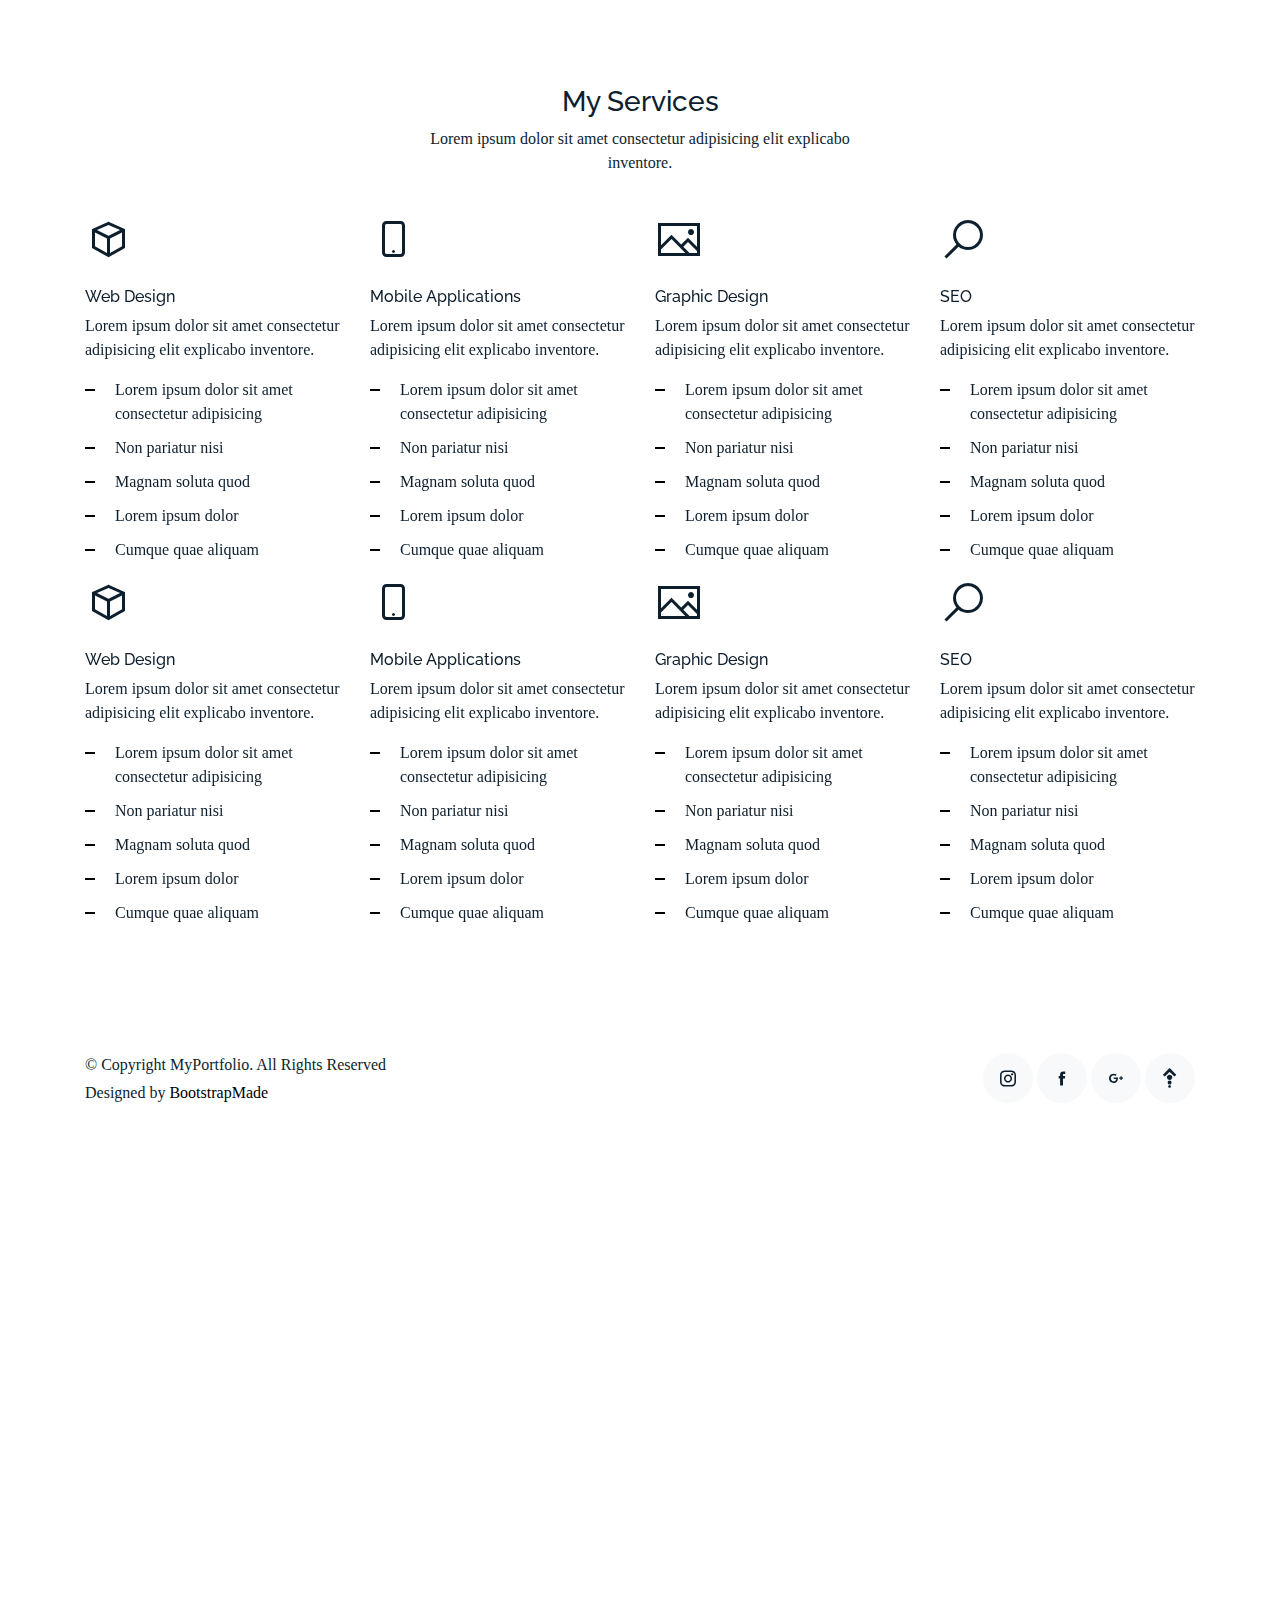
==== commit 3948ac6f: "fixes poster page" ====
--- a/index.html
+++ b/index.html
@@ -193,7 +193,7 @@
 
 
                     <div class="item logo col-sm-6 col-md-4 col-lg-4 mb-4">
-                        <a href="#logo1" class="item-wrap fancybox">
+                        <a href="#" class="item-wrap fancybox">
                             <div class="work-info">
                                 <h3>Branding Logo</h3>
                                 <span>Branding Logo</span>
@@ -202,7 +202,7 @@
                         </a>
                     </div>
                     <div class="item logo col-sm-6 col-md-4 col-lg-4 mb-4">
-                        <a href="#logo2" class="item-wrap fancybox">
+                        <a href="#" class="item-wrap fancybox">
                             <div class="work-info">
                                 <h3>Branding Logo</h3>
                                 <span>Branding Logo</span>
@@ -566,7 +566,7 @@
                         </a>
                     </div>
                     <div class="item poster col-sm-6 col-md-4 col-lg-4 mb-4">
-                        <a href="#" class="item-wrap fancybox">
+                        <a href="#poster2" class="item-wrap fancybox">
                             <div class="work-info">
                                 <h3>Marketing</h3>
                                 <span>Marketing</span>
@@ -575,7 +575,7 @@
                         </a>
                     </div>
                     <div class="item poster col-sm-6 col-md-4 col-lg-4 mb-4">
-                        <a href="#" class="item-wrap fancybox">
+                        <a href="#poster3" class="item-wrap fancybox">
                             <div class="work-info">
                                 <h3>Marketing</h3>
                                 <span>Marketing</span>
@@ -584,7 +584,7 @@
                         </a>
                     </div>
                     <div class="item poster col-sm-6 col-md-4 col-lg-4 mb-4">
-                        <a href="#" class="item-wrap fancybox">
+                        <a href="#poster4" class="item-wrap fancybox">
                             <div class="work-info">
                                 <h3>Marketing</h3>
                                 <span>Marketing</span>
@@ -593,7 +593,7 @@
                         </a>
                     </div>
                     <div class="item poster col-sm-6 col-md-4 col-lg-4 mb-4">
-                        <a href="#" class="item-wrap fancybox">
+                        <a href="#poster5" class="item-wrap fancybox">
                             <div class="work-info">
                                 <h3>Marketing</h3>
                                 <span>Marketing</span>
@@ -602,7 +602,7 @@
                         </a>
                     </div>
                     <div class="item poster col-sm-6 col-md-4 col-lg-4 mb-4">
-                        <a href="#" class="item-wrap fancybox">
+                        <a href="#poster6" class="item-wrap fancybox">
                             <div class="work-info">
                                 <h3>Marketing</h3>
                                 <span>Marketing</span>
@@ -611,7 +611,7 @@
                         </a>
                     </div>
                     <div class="item poster col-sm-6 col-md-4 col-lg-4 mb-4">
-                        <a href="#" class="item-wrap fancybox">
+                        <a href="#poster7" class="item-wrap fancybox">
                             <div class="work-info">
                                 <h3>Marketing</h3>
                                 <span>Marketing</span>
@@ -739,18 +739,32 @@
         </section>
 
         <!-- Onclick Zooming -->
-        <div class="lightbox-target" id="logo1">
-            <img src="assets/img/logos/logo1.jpg" />
+        <div class="lightbox-target" id="poster1">
+            <img src="assets/img/posters/poster1_big.jpg" />
             <a class="lightbox-close" href="#"></a>
         </div>
-
-        <div class="lightbox-target" id="logo2">
-            <img src="assets/img/logos/logo2.jpg" />
+        <div class="lightbox-target" id="poster2">
+            <img src="assets/img/posters/poster2_big.jpg" />
             <a class="lightbox-close" href="#"></a>
         </div>
-
-        <div class="lightbox-target" id="poster1">
-            <img src="assets/img/posters/poster1.jpg" />
+        <div class="lightbox-target" id="poster3">
+            <img src="assets/img/posters/poster3_big.jpg" />
+            <a class="lightbox-close" href="#"></a>
+        </div>
+        <div class="lightbox-target" id="poster4">
+            <img src="assets/img/posters/poster4_big.jpg" />
+            <a class="lightbox-close" href="#"></a>
+        </div>
+        <div class="lightbox-target" id="poster5">
+            <img src="assets/img/posters/poster5_big.jpg" />
+            <a class="lightbox-close" href="#"></a>
+        </div>
+        <div class="lightbox-target" id="poster6">
+            <img src="assets/img/posters/poster6_big.jpg" />
+            <a class="lightbox-close" href="#"></a>
+        </div>
+        <div class="lightbox-target" id="poster7">
+            <img src="assets/img/posters/poster7_big.jpg" />
             <a class="lightbox-close" href="#"></a>
         </div>
         <!-- End -->
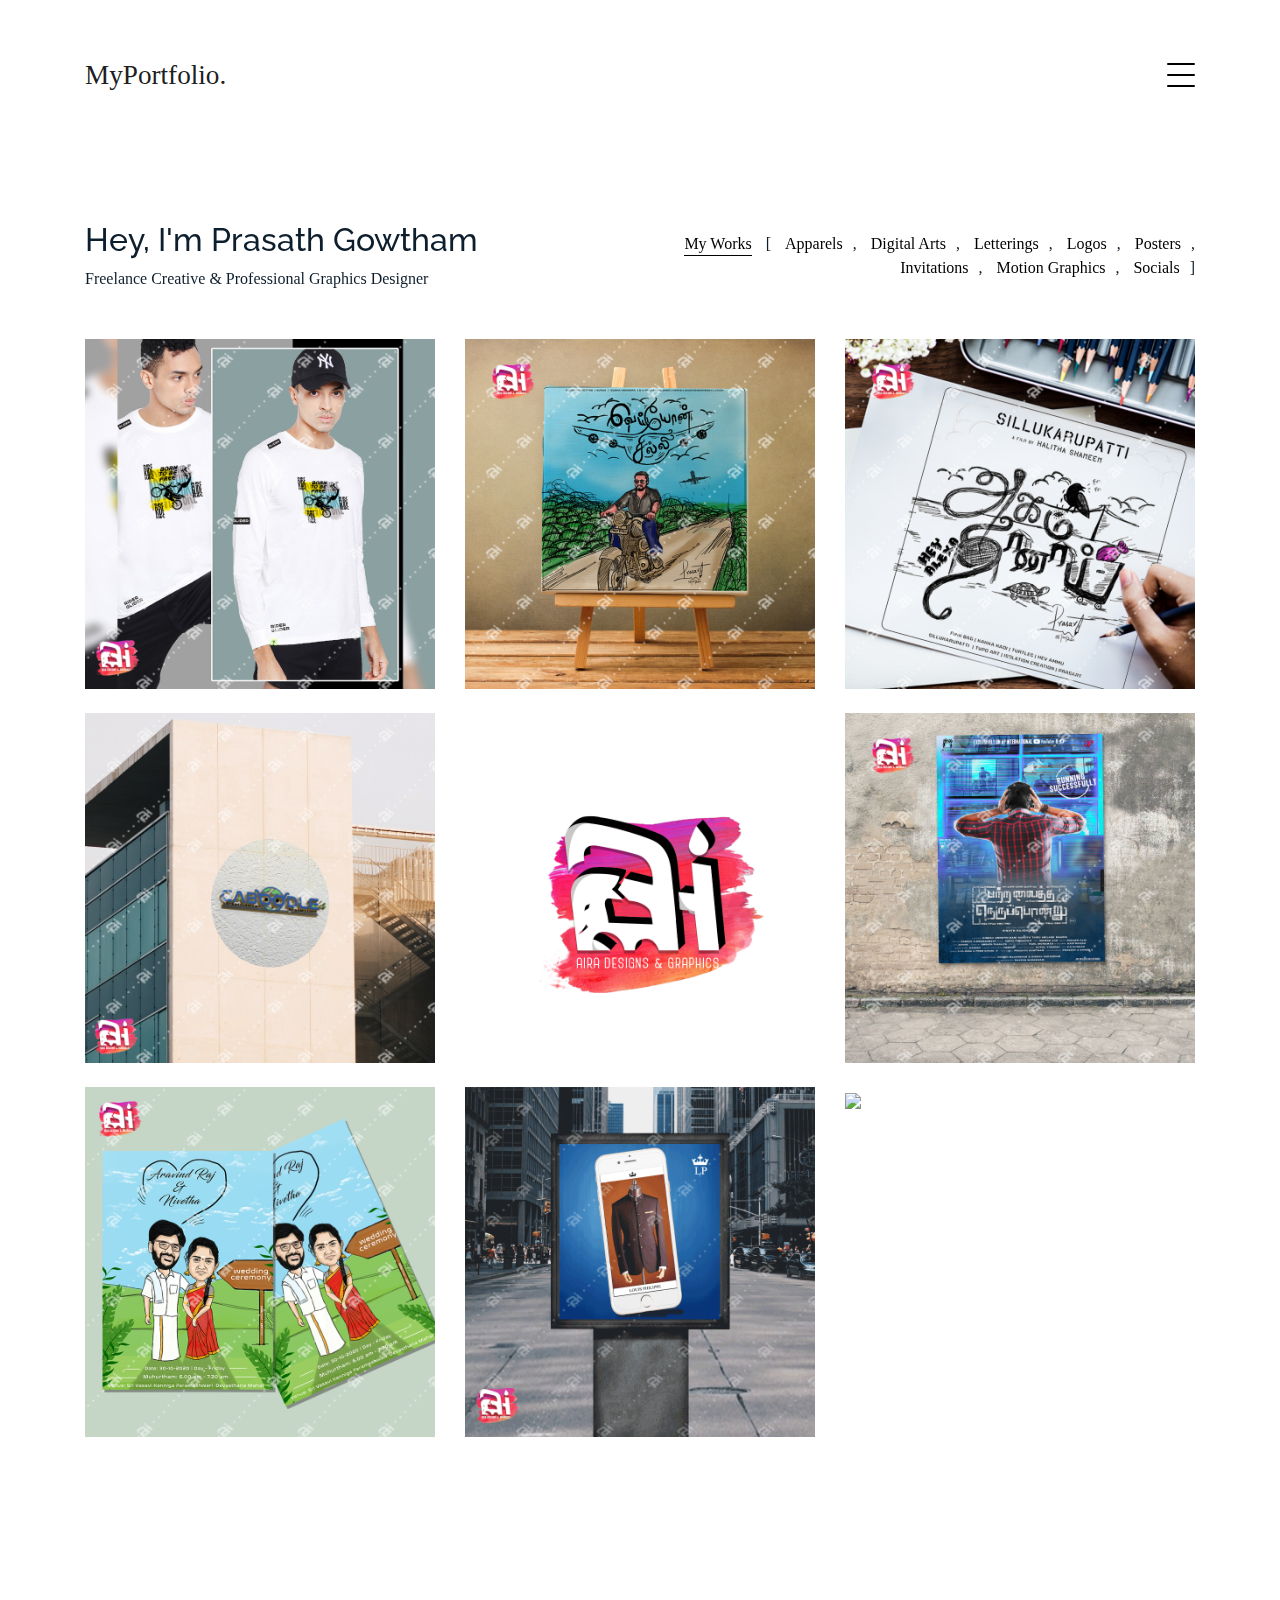
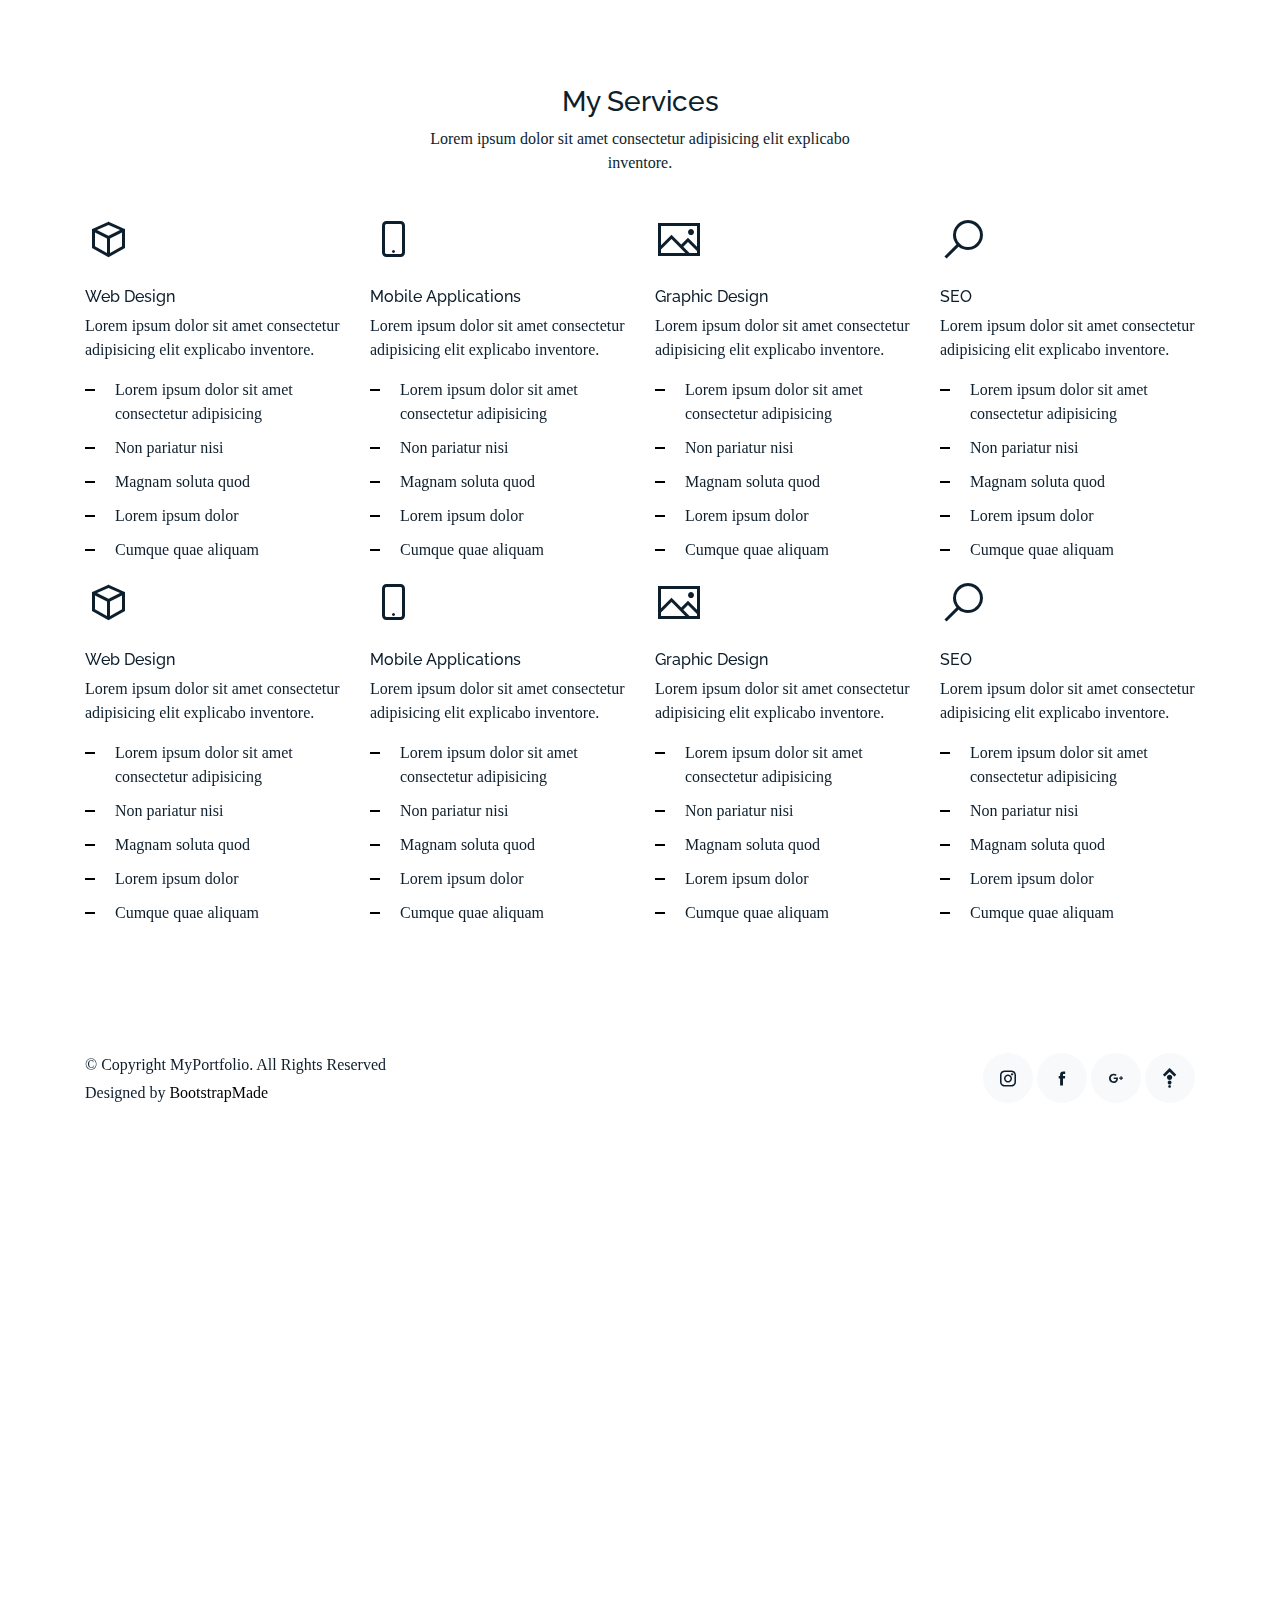
==== commit 114e19f3: "fixes image load" ====
--- a/index.html
+++ b/index.html
@@ -198,7 +198,7 @@
                                 <h3>Branding Logo</h3>
                                 <span>Branding Logo</span>
                             </div>
-                            <img class="img-fluid" src="assets/img/logos/logo1.jpg">
+                            <img class="img-fluid" loading="lazy" src="assets/img/logos/logo1.jpg">
                         </a>
                     </div>
                     <div class="item logo col-sm-6 col-md-4 col-lg-4 mb-4">
@@ -207,7 +207,7 @@
                                 <h3>Branding Logo</h3>
                                 <span>Branding Logo</span>
                             </div>
-                            <img class="img-fluid" src="assets/img/logos/logo2.jpg">
+                            <img class="img-fluid" loading="lazy" src="assets/img/logos/logo2.jpg">
                         </a>
                     </div>
                     <div class="item logo col-sm-6 col-md-4 col-lg-4 mb-4">
@@ -216,7 +216,7 @@
                                 <h3>Branding Logo</h3>
                                 <span>Branding Logo</span>
                             </div>
-                            <img class="img-fluid" src="assets/img/logos/logo3.jpg">
+                            <img class="img-fluid" loading="lazy" src="assets/img/logos/logo3.jpg">
                         </a>
                     </div>
                     <div class="item logo col-sm-6 col-md-4 col-lg-4 mb-4">
@@ -225,7 +225,7 @@
                                 <h3>Branding Logo</h3>
                                 <span>Branding Logo</span>
                             </div>
-                            <img class="img-fluid" src="assets/img/logos/logo4.jpg">
+                            <img class="img-fluid" loading="lazy" src="assets/img/logos/logo4.jpg">
                         </a>
                     </div>
                     <div class="item logo col-sm-6 col-md-4 col-lg-4 mb-4">
@@ -234,7 +234,7 @@
                                 <h3>Branding Logo</h3>
                                 <span>Branding Logo</span>
                             </div>
-                            <img class="img-fluid" src="assets/img/logos/logo5.jpg">
+                            <img class="img-fluid" loading="lazy" src="assets/img/logos/logo5.jpg">
                         </a>
                     </div>
                     <div class="item logo col-sm-6 col-md-4 col-lg-4 mb-4">
@@ -243,7 +243,7 @@
                                 <h3>Branding Logo</h3>
                                 <span>Branding Logo</span>
                             </div>
-                            <img class="img-fluid" src="assets/img/logos/logo6.jpg">
+                            <img class="img-fluid" loading="lazy" src="assets/img/logos/logo6.jpg">
                         </a>
                     </div>
                     <div class="item logo col-sm-6 col-md-4 col-lg-4 mb-4">
@@ -252,7 +252,7 @@
                                 <h3>Branding Logo</h3>
                                 <span>Branding Logo</span>
                             </div>
-                            <img class="img-fluid" src="assets/img/logos/logo7.jpg">
+                            <img class="img-fluid" loading="lazy" src="assets/img/logos/logo7.jpg">
                         </a>
                     </div>
                     <div class="item logo col-sm-6 col-md-4 col-lg-4 mb-4">
@@ -261,7 +261,7 @@
                                 <h3>Branding Logo</h3>
                                 <span>Branding Logo</span>
                             </div>
-                            <img class="img-fluid" src="assets/img/logos/logo8.jpg">
+                            <img class="img-fluid" loading="lazy" src="assets/img/logos/logo8.jpg">
                         </a>
                     </div>
 
@@ -271,7 +271,7 @@
                                 <h3>Digital Art</h3>
                                 <span>Digital Art</span>
                             </div>
-                            <img class="img-fluid" src="assets/img/arts/art1.jpg">
+                            <img class="img-fluid" loading="lazy" src="assets/img/arts/art1.jpg">
                         </a>
                     </div>
                     <div class="item art col-sm-6 col-md-4 col-lg-4 mb-4">
@@ -280,7 +280,7 @@
                                 <h3>Digital Art</h3>
                                 <span>Digital Art</span>
                             </div>
-                            <img class="img-fluid" src="assets/img/arts/art2.jpg">
+                            <img class="img-fluid" loading="lazy" src="assets/img/arts/art2.jpg">
                         </a>
                     </div>
                     <div class="item art col-sm-6 col-md-4 col-lg-4 mb-4">
@@ -289,7 +289,7 @@
                                 <h3>Digital Art</h3>
                                 <span>Digital Art</span>
                             </div>
-                            <img class="img-fluid" src="assets/img/arts/art3.jpg">
+                            <img class="img-fluid" loading="lazy" src="assets/img/arts/art3.jpg">
                         </a>
                     </div>
                     <div class="item art col-sm-6 col-md-4 col-lg-4 mb-4">
@@ -298,7 +298,7 @@
                                 <h3>Digital Art</h3>
                                 <span>Digital Art</span>
                             </div>
-                            <img class="img-fluid" src="assets/img/arts/art4.jpg">
+                            <img class="img-fluid" loading="lazy" src="assets/img/arts/art4.jpg">
                         </a>
                     </div>
                     <div class="item art col-sm-6 col-md-4 col-lg-4 mb-4">
@@ -307,7 +307,7 @@
                                 <h3>Digital Art</h3>
                                 <span>Digital Art</span>
                             </div>
-                            <img class="img-fluid" src="assets/img/arts/art5.jpg">
+                            <img class="img-fluid" loading="lazy" src="assets/img/arts/art5.jpg">
                         </a>
                     </div>
                     <div class="item art col-sm-6 col-md-4 col-lg-4 mb-4">
@@ -316,7 +316,7 @@
                                 <h3>Digital Art</h3>
                                 <span>Digital Art</span>
                             </div>
-                            <img class="img-fluid" src="assets/img/arts/art6.jpg">
+                            <img class="img-fluid" loading="lazy" src="assets/img/arts/art6.jpg">
                         </a>
                     </div>
                     <div class="item art col-sm-6 col-md-4 col-lg-4 mb-4">
@@ -325,7 +325,7 @@
                                 <h3>Digital Art</h3>
                                 <span>Digital Art</span>
                             </div>
-                            <img class="img-fluid" src="assets/img/arts/art7.jpg">
+                            <img class="img-fluid" loading="lazy" src="assets/img/arts/art7.jpg">
                         </a>
                     </div>
                     <div class="item art col-sm-6 col-md-4 col-lg-4 mb-4">
@@ -334,7 +334,7 @@
                                 <h3>Digital Art</h3>
                                 <span>Digital Art</span>
                             </div>
-                            <img class="img-fluid" src="assets/img/arts/art8.jpg">
+                            <img class="img-fluid" loading="lazy" src="assets/img/arts/art8.jpg">
                         </a>
                     </div>
                     <div class="item art col-sm-6 col-md-4 col-lg-4 mb-4">
@@ -343,7 +343,7 @@
                                 <h3>Digital Art</h3>
                                 <span>Digital Art</span>
                             </div>
-                            <img class="img-fluid" src="assets/img/arts/art9.jpg">
+                            <img class="img-fluid" loading="lazy" src="assets/img/arts/art9.jpg">
                         </a>
                     </div>
                     <div class="item art col-sm-6 col-md-4 col-lg-4 mb-4">
@@ -352,7 +352,7 @@
                                 <h3>Digital Art</h3>
                                 <span>Digital Art</span>
                             </div>
-                            <img class="img-fluid" src="assets/img/arts/art10.jpg">
+                            <img class="img-fluid" loading="lazy" src="assets/img/arts/art10.jpg">
                         </a>
                     </div>
 
@@ -362,7 +362,7 @@
                                 <h3>Lettering</h3>
                                 <span>Lettering</span>
                             </div>
-                            <img class="img-fluid" src="assets/img/letterings/lettering1.jpg">
+                            <img class="img-fluid" loading="lazy" src="assets/img/letterings/lettering1.jpg">
                         </a>
                     </div>
                     <div class="item lettering col-sm-6 col-md-4 col-lg-4 mb-4">
@@ -371,7 +371,7 @@
                                 <h3>Lettering</h3>
                                 <span>Lettering</span>
                             </div>
-                            <img class="img-fluid" src="assets/img/letterings/lettering2.jpg">
+                            <img class="img-fluid" loading="lazy" src="assets/img/letterings/lettering2.jpg">
                         </a>
                     </div>
                     <div class="item lettering col-sm-6 col-md-4 col-lg-4 mb-4">
@@ -380,7 +380,7 @@
                                 <h3>Lettering</h3>
                                 <span>Lettering</span>
                             </div>
-                            <img class="img-fluid" src="assets/img/letterings/lettering3.jpg">
+                            <img class="img-fluid" loading="lazy" src="assets/img/letterings/lettering3.jpg">
                         </a>
                     </div>
                     <div class="item lettering col-sm-6 col-md-4 col-lg-4 mb-4">
@@ -389,7 +389,7 @@
                                 <h3>Lettering</h3>
                                 <span>Lettering</span>
                             </div>
-                            <img class="img-fluid" src="assets/img/letterings/lettering4.jpg">
+                            <img class="img-fluid" loading="lazy" src="assets/img/letterings/lettering4.jpg">
                         </a>
                     </div>
                     <div class="item lettering col-sm-6 col-md-4 col-lg-4 mb-4">
@@ -398,7 +398,7 @@
                                 <h3>Lettering</h3>
                                 <span>Lettering</span>
                             </div>
-                            <img class="img-fluid" src="assets/img/letterings/lettering5.jpg">
+                            <img class="img-fluid" loading="lazy" src="assets/img/letterings/lettering5.jpg">
                         </a>
                     </div>
                     <div class="item lettering col-sm-6 col-md-4 col-lg-4 mb-4">
@@ -407,7 +407,7 @@
                                 <h3>Lettering</h3>
                                 <span>Lettering</span>
                             </div>
-                            <img class="img-fluid" src="assets/img/letterings/lettering6.jpg">
+                            <img class="img-fluid" loading="lazy" src="assets/img/letterings/lettering6.jpg">
                         </a>
                     </div>
                     <div class="item lettering col-sm-6 col-md-4 col-lg-4 mb-4">
@@ -416,143 +416,143 @@
                                 <h3>Lettering</h3>
                                 <span>Lettering</span>
                             </div>
-                            <img class="img-fluid" src="assets/img/letterings/lettering7.jpg">
-                        </a>
-                    </div>
-
-                    <div class="item graphic col-sm-6 col-md-4 col-lg-4 mb-4">
-                        <a href="#" class="item-wrap fancybox">
-                            <div class="work-info">
-                                <h3>Motion Graphics</h3>
-                                <span>Motion Graphics</span>
-                            </div>
-                            <img class="img-fluid" src="assets/img/graphics/graphic1.gif">
-                        </a>
-                    </div>
-                    <div class="item graphic col-sm-6 col-md-4 col-lg-4 mb-4">
-                        <a href="#" class="item-wrap fancybox">
-                            <div class="work-info">
-                                <h3>Motion Graphics</h3>
-                                <span>Motion Graphics</span>
-                            </div>
-                            <img class="img-fluid" src="assets/img/graphics/graphic2.gif">
-                        </a>
-                    </div>
-                    <div class="item graphic col-sm-6 col-md-4 col-lg-4 mb-4">
-                        <a href="#" class="item-wrap fancybox">
-                            <div class="work-info">
-                                <h3>Motion Graphics</h3>
-                                <span>Motion Graphics</span>
-                            </div>
-                            <img class="img-fluid" src="assets/img/graphics/graphic3.gif">
-                        </a>
-                    </div>
-                    <div class="item graphic col-sm-6 col-md-4 col-lg-4 mb-4">
-                        <a href="#" class="item-wrap fancybox">
-                            <div class="work-info">
-                                <h3>Motion Graphics</h3>
-                                <span>Motion Graphics</span>
-                            </div>
-                            <img class="img-fluid" src="assets/img/graphics/graphic4.gif">
-                        </a>
-                    </div>
-                    <div class="item graphic col-sm-6 col-md-4 col-lg-4 mb-4">
-                        <a href="#" class="item-wrap fancybox">
-                            <div class="work-info">
-                                <h3>Motion Graphics</h3>
-                                <span>Motion Graphics</span>
-                            </div>
-                            <img class="img-fluid" src="assets/img/graphics/graphic5.gif">
-                        </a>
-                    </div>
-                    <div class="item graphic col-sm-6 col-md-4 col-lg-4 mb-4">
-                        <a href="#" class="item-wrap fancybox">
-                            <div class="work-info">
-                                <h3>Motion Graphics</h3>
-                                <span>Motion Graphics</span>
-                            </div>
-                            <img class="img-fluid" src="assets/img/graphics/graphic6.gif">
-                        </a>
-                    </div>
-                    <div class="item graphic col-sm-6 col-md-4 col-lg-4 mb-4">
-                        <a href="#" class="item-wrap fancybox">
-                            <div class="work-info">
-                                <h3>Motion Graphics</h3>
-                                <span>Motion Graphics</span>
-                            </div>
-                            <img class="img-fluid" src="assets/img/graphics/graphic7.gif">
-                        </a>
-                    </div>
-                    <div class="item graphic col-sm-6 col-md-4 col-lg-4 mb-4">
-                        <a href="#" class="item-wrap fancybox">
-                            <div class="work-info">
-                                <h3>Motion Graphics</h3>
-                                <span>Motion Graphics</span>
-                            </div>
-                            <img class="img-fluid" src="assets/img/graphics/graphic8.gif">
-                        </a>
-                    </div>
-                    <div class="item graphic col-sm-6 col-md-4 col-lg-4 mb-4">
-                        <a href="#" class="item-wrap fancybox">
-                            <div class="work-info">
-                                <h3>Motion Graphics</h3>
-                                <span>Motion Graphics</span>
-                            </div>
-                            <img class="img-fluid" src="assets/img/graphics/graphic9.gif">
-                        </a>
-                    </div>
-                    <div class="item graphic col-sm-6 col-md-4 col-lg-4 mb-4">
-                        <a href="#" class="item-wrap fancybox">
-                            <div class="work-info">
-                                <h3>Motion Graphics</h3>
-                                <span>Motion Graphics</span>
-                            </div>
-                            <img class="img-fluid" src="assets/img/graphics/graphic10.gif">
-                        </a>
-                    </div>
-                    <div class="item graphic col-sm-6 col-md-4 col-lg-4 mb-4">
-                        <a href="#" class="item-wrap fancybox">
-                            <div class="work-info">
-                                <h3>Motion Graphics</h3>
-                                <span>Motion Graphics</span>
-                            </div>
-                            <img class="img-fluid" src="assets/img/graphics/graphic11.gif">
-                        </a>
-                    </div>
-                    <div class="item graphic col-sm-6 col-md-4 col-lg-4 mb-4">
-                        <a href="#" class="item-wrap fancybox">
-                            <div class="work-info">
-                                <h3>Motion Graphics</h3>
-                                <span>Motion Graphics</span>
-                            </div>
-                            <img class="img-fluid" src="assets/img/graphics/graphic12.gif">
-                        </a>
-                    </div>
-                    <div class="item graphic col-sm-6 col-md-4 col-lg-4 mb-4">
-                        <a href="#" class="item-wrap fancybox">
-                            <div class="work-info">
-                                <h3>Motion Graphics</h3>
-                                <span>Motion Graphics</span>
-                            </div>
-                            <img class="img-fluid" src="assets/img/graphics/graphic13.gif">
-                        </a>
-                    </div>
-                    <div class="item graphic col-sm-6 col-md-4 col-lg-4 mb-4">
-                        <a href="#" class="item-wrap fancybox">
-                            <div class="work-info">
-                                <h3>Motion Graphics</h3>
-                                <span>Motion Graphics</span>
-                            </div>
-                            <img class="img-fluid" src="assets/img/graphics/graphic14.gif">
-                        </a>
-                    </div>
-                    <div class="item graphic col-sm-6 col-md-4 col-lg-4 mb-4">
-                        <a href="#" class="item-wrap fancybox">
-                            <div class="work-info">
-                                <h3>Motion Graphics</h3>
-                                <span>Motion Graphics</span>
-                            </div>
-                            <img class="img-fluid" src="assets/img/graphics/graphic15.gif">
+                            <img class="img-fluid" loading="lazy" src="assets/img/letterings/lettering7.jpg">
+                        </a>
+                    </div>
+
+                    <div class="item graphic col-sm-6 col-md-4 col-lg-4 mb-4">
+                        <a href="#" class="item-wrap fancybox">
+                            <div class="work-info">
+                                <h3>Motion Graphics</h3>
+                                <span>Motion Graphics</span>
+                            </div>
+                            <img class="img-fluid" loading="lazy" src="assets/img/graphics/graphic1.gif">
+                        </a>
+                    </div>
+                    <div class="item graphic col-sm-6 col-md-4 col-lg-4 mb-4">
+                        <a href="#" class="item-wrap fancybox">
+                            <div class="work-info">
+                                <h3>Motion Graphics</h3>
+                                <span>Motion Graphics</span>
+                            </div>
+                            <img class="img-fluid" loading="lazy" src="assets/img/graphics/graphic2.gif">
+                        </a>
+                    </div>
+                    <div class="item graphic col-sm-6 col-md-4 col-lg-4 mb-4">
+                        <a href="#" class="item-wrap fancybox">
+                            <div class="work-info">
+                                <h3>Motion Graphics</h3>
+                                <span>Motion Graphics</span>
+                            </div>
+                            <img class="img-fluid" loading="lazy" src="assets/img/graphics/graphic3.gif">
+                        </a>
+                    </div>
+                    <div class="item graphic col-sm-6 col-md-4 col-lg-4 mb-4">
+                        <a href="#" class="item-wrap fancybox">
+                            <div class="work-info">
+                                <h3>Motion Graphics</h3>
+                                <span>Motion Graphics</span>
+                            </div>
+                            <img class="img-fluid" loading="lazy" src="assets/img/graphics/graphic4.gif">
+                        </a>
+                    </div>
+                    <div class="item graphic col-sm-6 col-md-4 col-lg-4 mb-4">
+                        <a href="#" class="item-wrap fancybox">
+                            <div class="work-info">
+                                <h3>Motion Graphics</h3>
+                                <span>Motion Graphics</span>
+                            </div>
+                            <img class="img-fluid" loading="lazy" src="assets/img/graphics/graphic5.gif">
+                        </a>
+                    </div>
+                    <div class="item graphic col-sm-6 col-md-4 col-lg-4 mb-4">
+                        <a href="#" class="item-wrap fancybox">
+                            <div class="work-info">
+                                <h3>Motion Graphics</h3>
+                                <span>Motion Graphics</span>
+                            </div>
+                            <img class="img-fluid" loading="lazy" src="assets/img/graphics/graphic6.gif">
+                        </a>
+                    </div>
+                    <div class="item graphic col-sm-6 col-md-4 col-lg-4 mb-4">
+                        <a href="#" class="item-wrap fancybox">
+                            <div class="work-info">
+                                <h3>Motion Graphics</h3>
+                                <span>Motion Graphics</span>
+                            </div>
+                            <img class="img-fluid" loading="lazy" src="assets/img/graphics/graphic7.gif">
+                        </a>
+                    </div>
+                    <div class="item graphic col-sm-6 col-md-4 col-lg-4 mb-4">
+                        <a href="#" class="item-wrap fancybox">
+                            <div class="work-info">
+                                <h3>Motion Graphics</h3>
+                                <span>Motion Graphics</span>
+                            </div>
+                            <img class="img-fluid" loading="lazy" src="assets/img/graphics/graphic8.gif">
+                        </a>
+                    </div>
+                    <div class="item graphic col-sm-6 col-md-4 col-lg-4 mb-4">
+                        <a href="#" class="item-wrap fancybox">
+                            <div class="work-info">
+                                <h3>Motion Graphics</h3>
+                                <span>Motion Graphics</span>
+                            </div>
+                            <img class="img-fluid" loading="lazy" src="assets/img/graphics/graphic9.gif">
+                        </a>
+                    </div>
+                    <div class="item graphic col-sm-6 col-md-4 col-lg-4 mb-4">
+                        <a href="#" class="item-wrap fancybox">
+                            <div class="work-info">
+                                <h3>Motion Graphics</h3>
+                                <span>Motion Graphics</span>
+                            </div>
+                            <img class="img-fluid" loading="lazy" src="assets/img/graphics/graphic10.gif">
+                        </a>
+                    </div>
+                    <div class="item graphic col-sm-6 col-md-4 col-lg-4 mb-4">
+                        <a href="#" class="item-wrap fancybox">
+                            <div class="work-info">
+                                <h3>Motion Graphics</h3>
+                                <span>Motion Graphics</span>
+                            </div>
+                            <img class="img-fluid" loading="lazy" src="assets/img/graphics/graphic11.gif">
+                        </a>
+                    </div>
+                    <div class="item graphic col-sm-6 col-md-4 col-lg-4 mb-4">
+                        <a href="#" class="item-wrap fancybox">
+                            <div class="work-info">
+                                <h3>Motion Graphics</h3>
+                                <span>Motion Graphics</span>
+                            </div>
+                            <img class="img-fluid" loading="lazy" src="assets/img/graphics/graphic12.gif">
+                        </a>
+                    </div>
+                    <div class="item graphic col-sm-6 col-md-4 col-lg-4 mb-4">
+                        <a href="#" class="item-wrap fancybox">
+                            <div class="work-info">
+                                <h3>Motion Graphics</h3>
+                                <span>Motion Graphics</span>
+                            </div>
+                            <img class="img-fluid" loading="lazy" src="assets/img/graphics/graphic13.gif">
+                        </a>
+                    </div>
+                    <div class="item graphic col-sm-6 col-md-4 col-lg-4 mb-4">
+                        <a href="#" class="item-wrap fancybox">
+                            <div class="work-info">
+                                <h3>Motion Graphics</h3>
+                                <span>Motion Graphics</span>
+                            </div>
+                            <img class="img-fluid" loading="lazy" src="assets/img/graphics/graphic14.gif">
+                        </a>
+                    </div>
+                    <div class="item graphic col-sm-6 col-md-4 col-lg-4 mb-4">
+                        <a href="#" class="item-wrap fancybox">
+                            <div class="work-info">
+                                <h3>Motion Graphics</h3>
+                                <span>Motion Graphics</span>
+                            </div>
+                            <img class="img-fluid" loading="lazy" src="assets/img/graphics/graphic15.gif">
                         </a>
                     </div>
 
@@ -562,7 +562,7 @@
                                 <h3>Marketing</h3>
                                 <span>Marketing</span>
                             </div>
-                            <img class="img-fluid" src="assets/img/posters/poster1.jpg">
+                            <img class="img-fluid" loading="lazy" src="assets/img/posters/poster1.jpg">
                         </a>
                     </div>
                     <div class="item poster col-sm-6 col-md-4 col-lg-4 mb-4">
@@ -571,7 +571,7 @@
                                 <h3>Marketing</h3>
                                 <span>Marketing</span>
                             </div>
-                            <img class="img-fluid" src="assets/img/posters/poster2.jpg">
+                            <img class="img-fluid" loading="lazy" src="assets/img/posters/poster2.jpg">
                         </a>
                     </div>
                     <div class="item poster col-sm-6 col-md-4 col-lg-4 mb-4">
@@ -580,7 +580,7 @@
                                 <h3>Marketing</h3>
                                 <span>Marketing</span>
                             </div>
-                            <img class="img-fluid" src="assets/img/posters/poster3.jpg">
+                            <img class="img-fluid" loading="lazy" src="assets/img/posters/poster3.jpg">
                         </a>
                     </div>
                     <div class="item poster col-sm-6 col-md-4 col-lg-4 mb-4">
@@ -589,7 +589,7 @@
                                 <h3>Marketing</h3>
                                 <span>Marketing</span>
                             </div>
-                            <img class="img-fluid" src="assets/img/posters/poster4.jpg">
+                            <img class="img-fluid" loading="lazy" src="assets/img/posters/poster4.jpg">
                         </a>
                     </div>
                     <div class="item poster col-sm-6 col-md-4 col-lg-4 mb-4">
@@ -598,7 +598,7 @@
                                 <h3>Marketing</h3>
                                 <span>Marketing</span>
                             </div>
-                            <img class="img-fluid" src="assets/img/posters/poster5.jpg">
+                            <img class="img-fluid" loading="lazy" src="assets/img/posters/poster5.jpg">
                         </a>
                     </div>
                     <div class="item poster col-sm-6 col-md-4 col-lg-4 mb-4">
@@ -607,7 +607,7 @@
                                 <h3>Marketing</h3>
                                 <span>Marketing</span>
                             </div>
-                            <img class="img-fluid" src="assets/img/posters/poster6.jpg">
+                            <img class="img-fluid" loading="lazy" src="assets/img/posters/poster6.jpg">
                         </a>
                     </div>
                     <div class="item poster col-sm-6 col-md-4 col-lg-4 mb-4">
@@ -616,7 +616,7 @@
                                 <h3>Marketing</h3>
                                 <span>Marketing</span>
                             </div>
-                            <img class="img-fluid" src="assets/img/posters/poster7.jpg">
+                            <img class="img-fluid" loading="lazy" src="assets/img/posters/poster7.jpg">
                         </a>
                     </div>
 
@@ -627,7 +627,7 @@
                                 <h3>Invitation</h3>
                                 <span>Invitation</span>
                             </div>
-                            <img class="img-fluid" src="assets/img/invitations/invitation1.jpg">
+                            <img class="img-fluid" loading="lazy" src="assets/img/invitations/invitation1.jpg">
                         </a>
                     </div>
                     <div class="item invitation col-sm-6 col-md-4 col-lg-4 mb-4">
@@ -636,7 +636,7 @@
                                 <h3>Invitation</h3>
                                 <span>Invitation</span>
                             </div>
-                            <img class="img-fluid" src="assets/img/invitations/invitation2.jpg">
+                            <img class="img-fluid" loading="lazy" src="assets/img/invitations/invitation2.jpg">
                         </a>
                     </div>
 
@@ -647,7 +647,7 @@
                                 <h3>Social</h3>
                                 <span>Social</span>
                             </div>
-                            <img class="img-fluid" src="assets/img/socials/social1.jpg">
+                            <img class="img-fluid" loading="lazy" src="assets/img/socials/social1.jpg">
                         </a>
                     </div>
                     <div class="item _social col-sm-6 col-md-4 col-lg-4 mb-4">
@@ -656,7 +656,7 @@
                                 <h3>Social</h3>
                                 <span>Social</span>
                             </div>
-                            <img class="img-fluid" src="assets/img/socials/social2.jpg">
+                            <img class="img-fluid" loading="lazy" src="assets/img/socials/social2.jpg">
                         </a>
                     </div>
                     <div class="item _social col-sm-6 col-md-4 col-lg-4 mb-4">
@@ -665,7 +665,7 @@
                                 <h3>Social</h3>
                                 <span>Social</span>
                             </div>
-                            <img class="img-fluid" src="assets/img/socials/social3.jpg">
+                            <img class="img-fluid" loading="lazy" src="assets/img/socials/social3.jpg">
                         </a>
                     </div>
                     <div class="item _social col-sm-6 col-md-4 col-lg-4 mb-4">
@@ -674,7 +674,7 @@
                                 <h3>Social</h3>
                                 <span>Social</span>
                             </div>
-                            <img class="img-fluid" src="assets/img/socials/social4.jpg">
+                            <img class="img-fluid" loading="lazy" src="assets/img/socials/social4.jpg">
                         </a>
                     </div>
                     <div class="item _social col-sm-6 col-md-4 col-lg-4 mb-4">
@@ -683,7 +683,7 @@
                                 <h3>Social</h3>
                                 <span>Social</span>
                             </div>
-                            <img class="img-fluid" src="assets/img/socials/social5.jpg">
+                            <img class="img-fluid" loading="lazy" src="assets/img/socials/social5.jpg">
                         </a>
                     </div>
 
@@ -694,7 +694,7 @@
                                 <h3>Apparel</h3>
                                 <span>Apparel</span>
                             </div>
-                            <img class="img-fluid" src="assets/img/apparels/apparel1.jpg">
+                            <img class="img-fluid" loading="lazy" src="assets/img/apparels/apparel1.jpg">
                         </a>
                     </div>
                     <div class="item apparel col-sm-6 col-md-4 col-lg-4 mb-4">
@@ -703,7 +703,7 @@
                                 <h3>Apparel</h3>
                                 <span>Apparel</span>
                             </div>
-                            <img class="img-fluid" src="assets/img/apparels/apparel2.jpg">
+                            <img class="img-fluid" loading="lazy" src="assets/img/apparels/apparel2.jpg">
                         </a>
                     </div>
                     <div class="item apparel col-sm-6 col-md-4 col-lg-4 mb-4">
@@ -712,7 +712,7 @@
                                 <h3>Apparel</h3>
                                 <span>Apparel</span>
                             </div>
-                            <img class="img-fluid" src="assets/img/apparels/apparel3.jpg">
+                            <img class="img-fluid" loading="lazy" src="assets/img/apparels/apparel3.jpg">
                         </a>
                     </div>
                     <div class="item apparel col-sm-6 col-md-4 col-lg-4 mb-4">
@@ -721,7 +721,7 @@
                                 <h3>Apparel</h3>
                                 <span>Apparel</span>
                             </div>
-                            <img class="img-fluid" src="assets/img/apparels/apparel4.jpg">
+                            <img class="img-fluid" loading="lazy" src="assets/img/apparels/apparel4.jpg">
                         </a>
                     </div>
                     <div class="item apparel col-sm-6 col-md-4 col-lg-4 mb-4">
@@ -730,7 +730,7 @@
                                 <h3>Apparel</h3>
                                 <span>Apparel</span>
                             </div>
-                            <img class="img-fluid" src="assets/img/apparels/apparel5.jpg">
+                            <img class="img-fluid" loading="lazy" src="assets/img/apparels/apparel5.jpg">
                         </a>
                     </div>
 
@@ -740,31 +740,31 @@
 
         <!-- Onclick Zooming -->
         <div class="lightbox-target" id="poster1">
-            <img src="assets/img/posters/poster1_big.jpg" />
+            <img src="assets/img/posters/poster1_big.jpg" loading="lazy" />
             <a class="lightbox-close" href="#"></a>
         </div>
         <div class="lightbox-target" id="poster2">
-            <img src="assets/img/posters/poster2_big.jpg" />
+            <img src="assets/img/posters/poster2_big.jpg" loading="lazy" />
             <a class="lightbox-close" href="#"></a>
         </div>
         <div class="lightbox-target" id="poster3">
-            <img src="assets/img/posters/poster3_big.jpg" />
+            <img src="assets/img/posters/poster3_big.jpg" loading="lazy" />
             <a class="lightbox-close" href="#"></a>
         </div>
         <div class="lightbox-target" id="poster4">
-            <img src="assets/img/posters/poster4_big.jpg" />
+            <img src="assets/img/posters/poster4_big.jpg" loading="lazy" />
             <a class="lightbox-close" href="#"></a>
         </div>
         <div class="lightbox-target" id="poster5">
-            <img src="assets/img/posters/poster5_big.jpg" />
+            <img src="assets/img/posters/poster5_big.jpg" loading="lazy" />
             <a class="lightbox-close" href="#"></a>
         </div>
         <div class="lightbox-target" id="poster6">
-            <img src="assets/img/posters/poster6_big.jpg" />
+            <img src="assets/img/posters/poster6_big.jpg" loading="lazy" />
             <a class="lightbox-close" href="#"></a>
         </div>
         <div class="lightbox-target" id="poster7">
-            <img src="assets/img/posters/poster7_big.jpg" />
+            <img src="assets/img/posters/poster7_big.jpg" loading="lazy" />
             <a class="lightbox-close" href="#"></a>
         </div>
         <!-- End -->
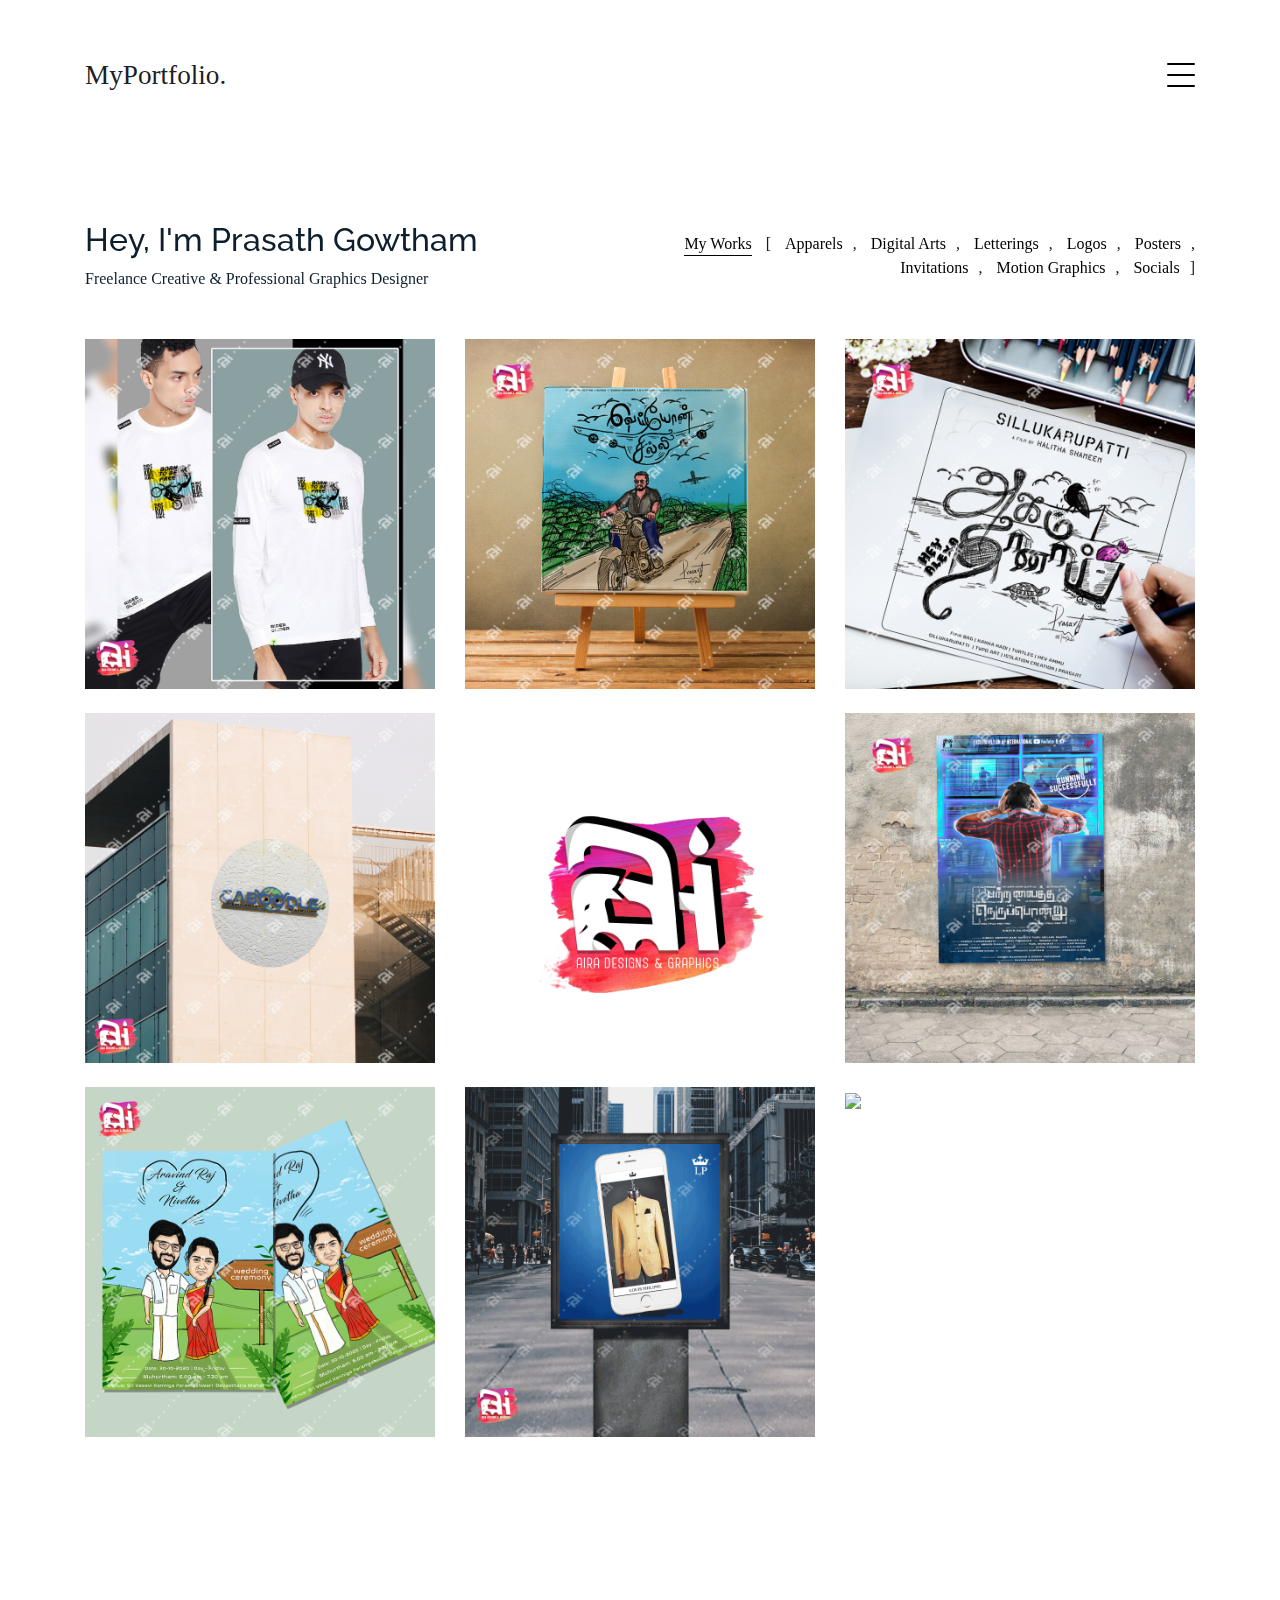
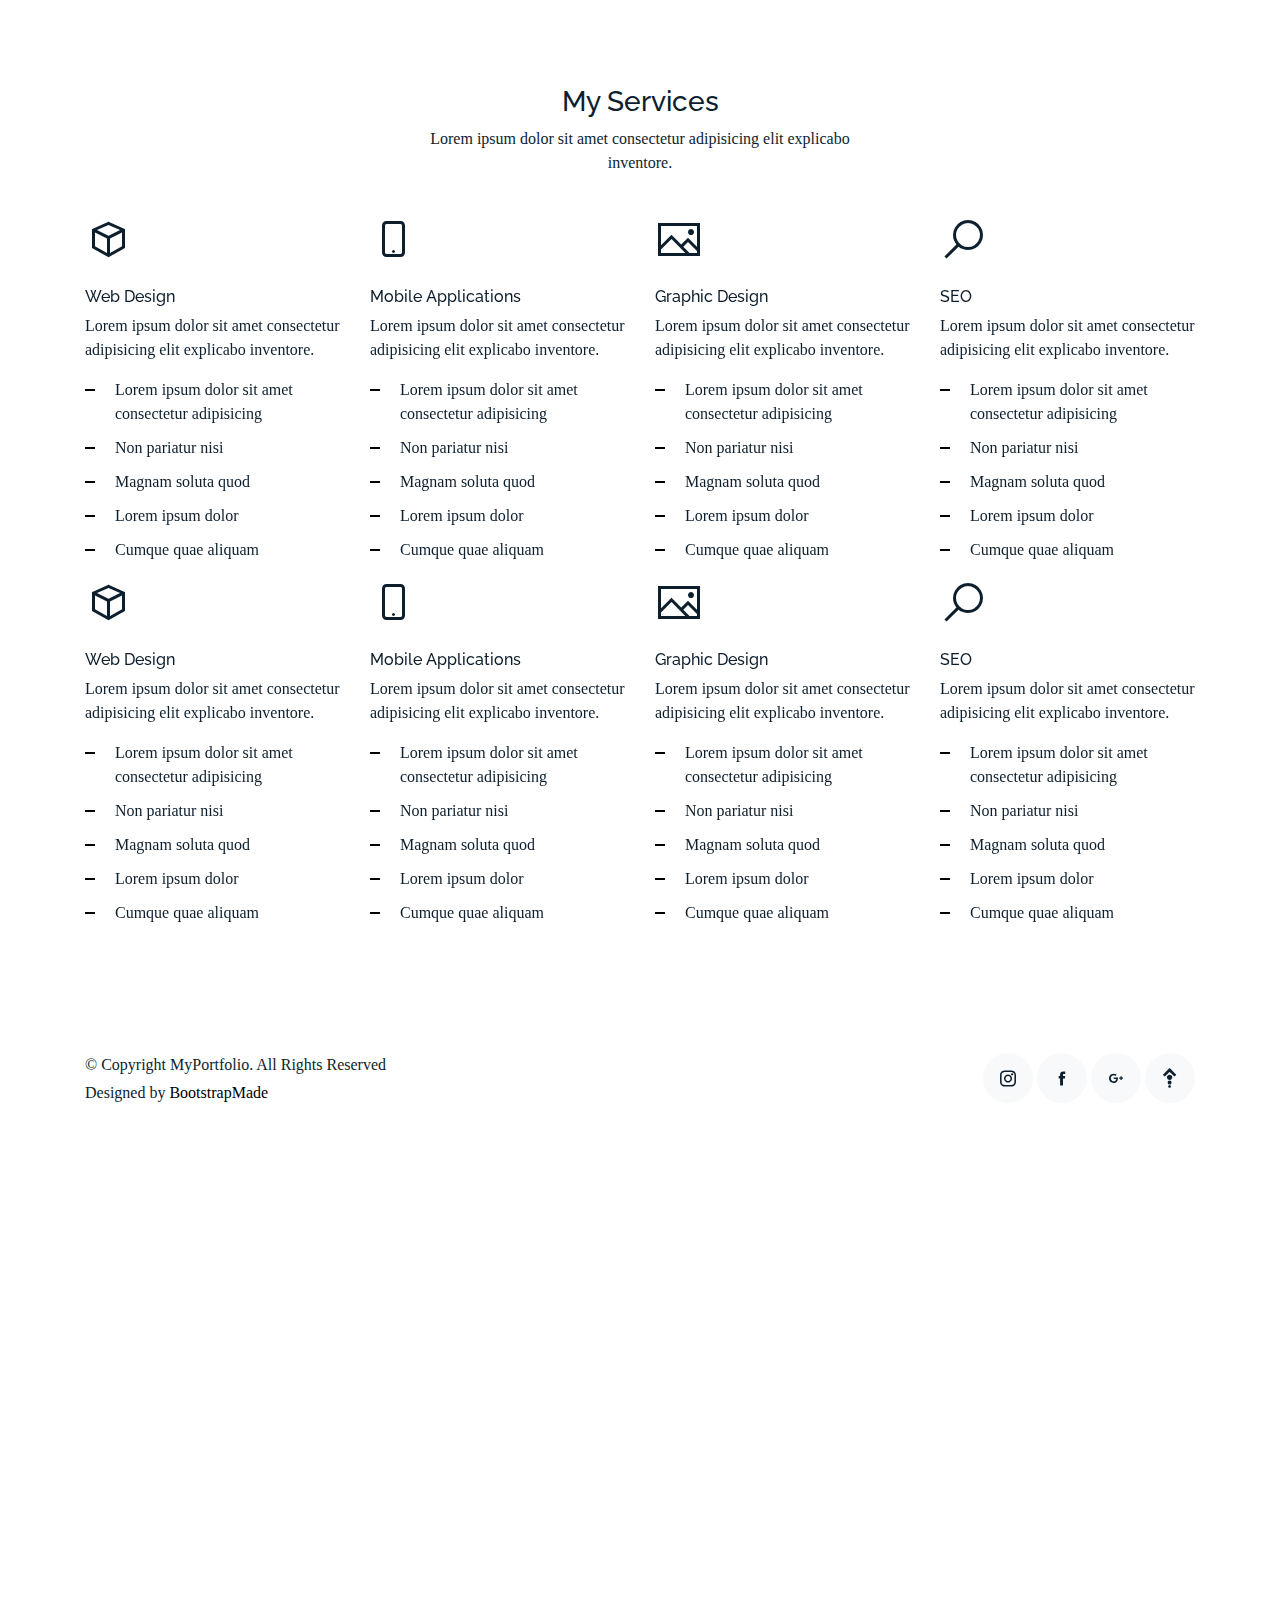
==== commit 7664761a: "fixes lazy loading" ====
--- a/index.html
+++ b/index.html
@@ -198,7 +198,7 @@
                                 <h3>Branding Logo</h3>
                                 <span>Branding Logo</span>
                             </div>
-                            <img class="img-fluid" loading="lazy" src="assets/img/logos/logo1.jpg">
+                            <img class="img-fluid" src="assets/img/logos/logo1.jpg">
                         </a>
                     </div>
                     <div class="item logo col-sm-6 col-md-4 col-lg-4 mb-4">
@@ -207,7 +207,7 @@
                                 <h3>Branding Logo</h3>
                                 <span>Branding Logo</span>
                             </div>
-                            <img class="img-fluid" loading="lazy" src="assets/img/logos/logo2.jpg">
+                            <img class="img-fluid" src="assets/img/logos/logo2.jpg">
                         </a>
                     </div>
                     <div class="item logo col-sm-6 col-md-4 col-lg-4 mb-4">
@@ -216,7 +216,7 @@
                                 <h3>Branding Logo</h3>
                                 <span>Branding Logo</span>
                             </div>
-                            <img class="img-fluid" loading="lazy" src="assets/img/logos/logo3.jpg">
+                            <img class="img-fluid" src="assets/img/logos/logo3.jpg">
                         </a>
                     </div>
                     <div class="item logo col-sm-6 col-md-4 col-lg-4 mb-4">
@@ -225,7 +225,7 @@
                                 <h3>Branding Logo</h3>
                                 <span>Branding Logo</span>
                             </div>
-                            <img class="img-fluid" loading="lazy" src="assets/img/logos/logo4.jpg">
+                            <img class="img-fluid" src="assets/img/logos/logo4.jpg">
                         </a>
                     </div>
                     <div class="item logo col-sm-6 col-md-4 col-lg-4 mb-4">
@@ -234,7 +234,7 @@
                                 <h3>Branding Logo</h3>
                                 <span>Branding Logo</span>
                             </div>
-                            <img class="img-fluid" loading="lazy" src="assets/img/logos/logo5.jpg">
+                            <img class="img-fluid" src="assets/img/logos/logo5.jpg">
                         </a>
                     </div>
                     <div class="item logo col-sm-6 col-md-4 col-lg-4 mb-4">
@@ -243,7 +243,7 @@
                                 <h3>Branding Logo</h3>
                                 <span>Branding Logo</span>
                             </div>
-                            <img class="img-fluid" loading="lazy" src="assets/img/logos/logo6.jpg">
+                            <img class="img-fluid" src="assets/img/logos/logo6.jpg">
                         </a>
                     </div>
                     <div class="item logo col-sm-6 col-md-4 col-lg-4 mb-4">
@@ -252,7 +252,7 @@
                                 <h3>Branding Logo</h3>
                                 <span>Branding Logo</span>
                             </div>
-                            <img class="img-fluid" loading="lazy" src="assets/img/logos/logo7.jpg">
+                            <img class="img-fluid" src="assets/img/logos/logo7.jpg">
                         </a>
                     </div>
                     <div class="item logo col-sm-6 col-md-4 col-lg-4 mb-4">
@@ -261,7 +261,7 @@
                                 <h3>Branding Logo</h3>
                                 <span>Branding Logo</span>
                             </div>
-                            <img class="img-fluid" loading="lazy" src="assets/img/logos/logo8.jpg">
+                            <img class="img-fluid" src="assets/img/logos/logo8.jpg">
                         </a>
                     </div>
 
@@ -271,7 +271,7 @@
                                 <h3>Digital Art</h3>
                                 <span>Digital Art</span>
                             </div>
-                            <img class="img-fluid" loading="lazy" src="assets/img/arts/art1.jpg">
+                            <img class="img-fluid" src="assets/img/arts/art1.jpg">
                         </a>
                     </div>
                     <div class="item art col-sm-6 col-md-4 col-lg-4 mb-4">
@@ -280,7 +280,7 @@
                                 <h3>Digital Art</h3>
                                 <span>Digital Art</span>
                             </div>
-                            <img class="img-fluid" loading="lazy" src="assets/img/arts/art2.jpg">
+                            <img class="img-fluid" src="assets/img/arts/art2.jpg">
                         </a>
                     </div>
                     <div class="item art col-sm-6 col-md-4 col-lg-4 mb-4">
@@ -289,7 +289,7 @@
                                 <h3>Digital Art</h3>
                                 <span>Digital Art</span>
                             </div>
-                            <img class="img-fluid" loading="lazy" src="assets/img/arts/art3.jpg">
+                            <img class="img-fluid" src="assets/img/arts/art3.jpg">
                         </a>
                     </div>
                     <div class="item art col-sm-6 col-md-4 col-lg-4 mb-4">
@@ -298,7 +298,7 @@
                                 <h3>Digital Art</h3>
                                 <span>Digital Art</span>
                             </div>
-                            <img class="img-fluid" loading="lazy" src="assets/img/arts/art4.jpg">
+                            <img class="img-fluid" src="assets/img/arts/art4.jpg">
                         </a>
                     </div>
                     <div class="item art col-sm-6 col-md-4 col-lg-4 mb-4">
@@ -307,7 +307,7 @@
                                 <h3>Digital Art</h3>
                                 <span>Digital Art</span>
                             </div>
-                            <img class="img-fluid" loading="lazy" src="assets/img/arts/art5.jpg">
+                            <img class="img-fluid" src="assets/img/arts/art5.jpg">
                         </a>
                     </div>
                     <div class="item art col-sm-6 col-md-4 col-lg-4 mb-4">
@@ -316,7 +316,7 @@
                                 <h3>Digital Art</h3>
                                 <span>Digital Art</span>
                             </div>
-                            <img class="img-fluid" loading="lazy" src="assets/img/arts/art6.jpg">
+                            <img class="img-fluid" src="assets/img/arts/art6.jpg">
                         </a>
                     </div>
                     <div class="item art col-sm-6 col-md-4 col-lg-4 mb-4">
@@ -325,7 +325,7 @@
                                 <h3>Digital Art</h3>
                                 <span>Digital Art</span>
                             </div>
-                            <img class="img-fluid" loading="lazy" src="assets/img/arts/art7.jpg">
+                            <img class="img-fluid" src="assets/img/arts/art7.jpg">
                         </a>
                     </div>
                     <div class="item art col-sm-6 col-md-4 col-lg-4 mb-4">
@@ -334,7 +334,7 @@
                                 <h3>Digital Art</h3>
                                 <span>Digital Art</span>
                             </div>
-                            <img class="img-fluid" loading="lazy" src="assets/img/arts/art8.jpg">
+                            <img class="img-fluid" src="assets/img/arts/art8.jpg">
                         </a>
                     </div>
                     <div class="item art col-sm-6 col-md-4 col-lg-4 mb-4">
@@ -343,7 +343,7 @@
                                 <h3>Digital Art</h3>
                                 <span>Digital Art</span>
                             </div>
-                            <img class="img-fluid" loading="lazy" src="assets/img/arts/art9.jpg">
+                            <img class="img-fluid" src="assets/img/arts/art9.jpg">
                         </a>
                     </div>
                     <div class="item art col-sm-6 col-md-4 col-lg-4 mb-4">
@@ -352,7 +352,7 @@
                                 <h3>Digital Art</h3>
                                 <span>Digital Art</span>
                             </div>
-                            <img class="img-fluid" loading="lazy" src="assets/img/arts/art10.jpg">
+                            <img class="img-fluid" src="assets/img/arts/art10.jpg">
                         </a>
                     </div>
 
@@ -362,7 +362,7 @@
                                 <h3>Lettering</h3>
                                 <span>Lettering</span>
                             </div>
-                            <img class="img-fluid" loading="lazy" src="assets/img/letterings/lettering1.jpg">
+                            <img class="img-fluid" src="assets/img/letterings/lettering1.jpg">
                         </a>
                     </div>
                     <div class="item lettering col-sm-6 col-md-4 col-lg-4 mb-4">
@@ -371,7 +371,7 @@
                                 <h3>Lettering</h3>
                                 <span>Lettering</span>
                             </div>
-                            <img class="img-fluid" loading="lazy" src="assets/img/letterings/lettering2.jpg">
+                            <img class="img-fluid" src="assets/img/letterings/lettering2.jpg">
                         </a>
                     </div>
                     <div class="item lettering col-sm-6 col-md-4 col-lg-4 mb-4">
@@ -380,7 +380,7 @@
                                 <h3>Lettering</h3>
                                 <span>Lettering</span>
                             </div>
-                            <img class="img-fluid" loading="lazy" src="assets/img/letterings/lettering3.jpg">
+                            <img class="img-fluid" src="assets/img/letterings/lettering3.jpg">
                         </a>
                     </div>
                     <div class="item lettering col-sm-6 col-md-4 col-lg-4 mb-4">
@@ -389,7 +389,7 @@
                                 <h3>Lettering</h3>
                                 <span>Lettering</span>
                             </div>
-                            <img class="img-fluid" loading="lazy" src="assets/img/letterings/lettering4.jpg">
+                            <img class="img-fluid" src="assets/img/letterings/lettering4.jpg">
                         </a>
                     </div>
                     <div class="item lettering col-sm-6 col-md-4 col-lg-4 mb-4">
@@ -398,7 +398,7 @@
                                 <h3>Lettering</h3>
                                 <span>Lettering</span>
                             </div>
-                            <img class="img-fluid" loading="lazy" src="assets/img/letterings/lettering5.jpg">
+                            <img class="img-fluid" src="assets/img/letterings/lettering5.jpg">
                         </a>
                     </div>
                     <div class="item lettering col-sm-6 col-md-4 col-lg-4 mb-4">
@@ -407,7 +407,7 @@
                                 <h3>Lettering</h3>
                                 <span>Lettering</span>
                             </div>
-                            <img class="img-fluid" loading="lazy" src="assets/img/letterings/lettering6.jpg">
+                            <img class="img-fluid" src="assets/img/letterings/lettering6.jpg">
                         </a>
                     </div>
                     <div class="item lettering col-sm-6 col-md-4 col-lg-4 mb-4">
@@ -416,143 +416,143 @@
                                 <h3>Lettering</h3>
                                 <span>Lettering</span>
                             </div>
-                            <img class="img-fluid" loading="lazy" src="assets/img/letterings/lettering7.jpg">
-                        </a>
-                    </div>
-
-                    <div class="item graphic col-sm-6 col-md-4 col-lg-4 mb-4">
-                        <a href="#" class="item-wrap fancybox">
-                            <div class="work-info">
-                                <h3>Motion Graphics</h3>
-                                <span>Motion Graphics</span>
-                            </div>
-                            <img class="img-fluid" loading="lazy" src="assets/img/graphics/graphic1.gif">
-                        </a>
-                    </div>
-                    <div class="item graphic col-sm-6 col-md-4 col-lg-4 mb-4">
-                        <a href="#" class="item-wrap fancybox">
-                            <div class="work-info">
-                                <h3>Motion Graphics</h3>
-                                <span>Motion Graphics</span>
-                            </div>
-                            <img class="img-fluid" loading="lazy" src="assets/img/graphics/graphic2.gif">
-                        </a>
-                    </div>
-                    <div class="item graphic col-sm-6 col-md-4 col-lg-4 mb-4">
-                        <a href="#" class="item-wrap fancybox">
-                            <div class="work-info">
-                                <h3>Motion Graphics</h3>
-                                <span>Motion Graphics</span>
-                            </div>
-                            <img class="img-fluid" loading="lazy" src="assets/img/graphics/graphic3.gif">
-                        </a>
-                    </div>
-                    <div class="item graphic col-sm-6 col-md-4 col-lg-4 mb-4">
-                        <a href="#" class="item-wrap fancybox">
-                            <div class="work-info">
-                                <h3>Motion Graphics</h3>
-                                <span>Motion Graphics</span>
-                            </div>
-                            <img class="img-fluid" loading="lazy" src="assets/img/graphics/graphic4.gif">
-                        </a>
-                    </div>
-                    <div class="item graphic col-sm-6 col-md-4 col-lg-4 mb-4">
-                        <a href="#" class="item-wrap fancybox">
-                            <div class="work-info">
-                                <h3>Motion Graphics</h3>
-                                <span>Motion Graphics</span>
-                            </div>
-                            <img class="img-fluid" loading="lazy" src="assets/img/graphics/graphic5.gif">
-                        </a>
-                    </div>
-                    <div class="item graphic col-sm-6 col-md-4 col-lg-4 mb-4">
-                        <a href="#" class="item-wrap fancybox">
-                            <div class="work-info">
-                                <h3>Motion Graphics</h3>
-                                <span>Motion Graphics</span>
-                            </div>
-                            <img class="img-fluid" loading="lazy" src="assets/img/graphics/graphic6.gif">
-                        </a>
-                    </div>
-                    <div class="item graphic col-sm-6 col-md-4 col-lg-4 mb-4">
-                        <a href="#" class="item-wrap fancybox">
-                            <div class="work-info">
-                                <h3>Motion Graphics</h3>
-                                <span>Motion Graphics</span>
-                            </div>
-                            <img class="img-fluid" loading="lazy" src="assets/img/graphics/graphic7.gif">
-                        </a>
-                    </div>
-                    <div class="item graphic col-sm-6 col-md-4 col-lg-4 mb-4">
-                        <a href="#" class="item-wrap fancybox">
-                            <div class="work-info">
-                                <h3>Motion Graphics</h3>
-                                <span>Motion Graphics</span>
-                            </div>
-                            <img class="img-fluid" loading="lazy" src="assets/img/graphics/graphic8.gif">
-                        </a>
-                    </div>
-                    <div class="item graphic col-sm-6 col-md-4 col-lg-4 mb-4">
-                        <a href="#" class="item-wrap fancybox">
-                            <div class="work-info">
-                                <h3>Motion Graphics</h3>
-                                <span>Motion Graphics</span>
-                            </div>
-                            <img class="img-fluid" loading="lazy" src="assets/img/graphics/graphic9.gif">
-                        </a>
-                    </div>
-                    <div class="item graphic col-sm-6 col-md-4 col-lg-4 mb-4">
-                        <a href="#" class="item-wrap fancybox">
-                            <div class="work-info">
-                                <h3>Motion Graphics</h3>
-                                <span>Motion Graphics</span>
-                            </div>
-                            <img class="img-fluid" loading="lazy" src="assets/img/graphics/graphic10.gif">
-                        </a>
-                    </div>
-                    <div class="item graphic col-sm-6 col-md-4 col-lg-4 mb-4">
-                        <a href="#" class="item-wrap fancybox">
-                            <div class="work-info">
-                                <h3>Motion Graphics</h3>
-                                <span>Motion Graphics</span>
-                            </div>
-                            <img class="img-fluid" loading="lazy" src="assets/img/graphics/graphic11.gif">
-                        </a>
-                    </div>
-                    <div class="item graphic col-sm-6 col-md-4 col-lg-4 mb-4">
-                        <a href="#" class="item-wrap fancybox">
-                            <div class="work-info">
-                                <h3>Motion Graphics</h3>
-                                <span>Motion Graphics</span>
-                            </div>
-                            <img class="img-fluid" loading="lazy" src="assets/img/graphics/graphic12.gif">
-                        </a>
-                    </div>
-                    <div class="item graphic col-sm-6 col-md-4 col-lg-4 mb-4">
-                        <a href="#" class="item-wrap fancybox">
-                            <div class="work-info">
-                                <h3>Motion Graphics</h3>
-                                <span>Motion Graphics</span>
-                            </div>
-                            <img class="img-fluid" loading="lazy" src="assets/img/graphics/graphic13.gif">
-                        </a>
-                    </div>
-                    <div class="item graphic col-sm-6 col-md-4 col-lg-4 mb-4">
-                        <a href="#" class="item-wrap fancybox">
-                            <div class="work-info">
-                                <h3>Motion Graphics</h3>
-                                <span>Motion Graphics</span>
-                            </div>
-                            <img class="img-fluid" loading="lazy" src="assets/img/graphics/graphic14.gif">
-                        </a>
-                    </div>
-                    <div class="item graphic col-sm-6 col-md-4 col-lg-4 mb-4">
-                        <a href="#" class="item-wrap fancybox">
-                            <div class="work-info">
-                                <h3>Motion Graphics</h3>
-                                <span>Motion Graphics</span>
-                            </div>
-                            <img class="img-fluid" loading="lazy" src="assets/img/graphics/graphic15.gif">
+                            <img class="img-fluid" src="assets/img/letterings/lettering7.jpg">
+                        </a>
+                    </div>
+
+                    <div class="item graphic col-sm-6 col-md-4 col-lg-4 mb-4">
+                        <a href="#" class="item-wrap fancybox">
+                            <div class="work-info">
+                                <h3>Motion Graphics</h3>
+                                <span>Motion Graphics</span>
+                            </div>
+                            <img class="img-fluid" src="assets/img/graphics/graphic1.gif">
+                        </a>
+                    </div>
+                    <div class="item graphic col-sm-6 col-md-4 col-lg-4 mb-4">
+                        <a href="#" class="item-wrap fancybox">
+                            <div class="work-info">
+                                <h3>Motion Graphics</h3>
+                                <span>Motion Graphics</span>
+                            </div>
+                            <img class="img-fluid" src="assets/img/graphics/graphic2.gif">
+                        </a>
+                    </div>
+                    <div class="item graphic col-sm-6 col-md-4 col-lg-4 mb-4">
+                        <a href="#" class="item-wrap fancybox">
+                            <div class="work-info">
+                                <h3>Motion Graphics</h3>
+                                <span>Motion Graphics</span>
+                            </div>
+                            <img class="img-fluid" src="assets/img/graphics/graphic3.gif">
+                        </a>
+                    </div>
+                    <div class="item graphic col-sm-6 col-md-4 col-lg-4 mb-4">
+                        <a href="#" class="item-wrap fancybox">
+                            <div class="work-info">
+                                <h3>Motion Graphics</h3>
+                                <span>Motion Graphics</span>
+                            </div>
+                            <img class="img-fluid" src="assets/img/graphics/graphic4.gif">
+                        </a>
+                    </div>
+                    <div class="item graphic col-sm-6 col-md-4 col-lg-4 mb-4">
+                        <a href="#" class="item-wrap fancybox">
+                            <div class="work-info">
+                                <h3>Motion Graphics</h3>
+                                <span>Motion Graphics</span>
+                            </div>
+                            <img class="img-fluid" src="assets/img/graphics/graphic5.gif">
+                        </a>
+                    </div>
+                    <div class="item graphic col-sm-6 col-md-4 col-lg-4 mb-4">
+                        <a href="#" class="item-wrap fancybox">
+                            <div class="work-info">
+                                <h3>Motion Graphics</h3>
+                                <span>Motion Graphics</span>
+                            </div>
+                            <img class="img-fluid" src="assets/img/graphics/graphic6.gif">
+                        </a>
+                    </div>
+                    <div class="item graphic col-sm-6 col-md-4 col-lg-4 mb-4">
+                        <a href="#" class="item-wrap fancybox">
+                            <div class="work-info">
+                                <h3>Motion Graphics</h3>
+                                <span>Motion Graphics</span>
+                            </div>
+                            <img class="img-fluid" src="assets/img/graphics/graphic7.gif">
+                        </a>
+                    </div>
+                    <div class="item graphic col-sm-6 col-md-4 col-lg-4 mb-4">
+                        <a href="#" class="item-wrap fancybox">
+                            <div class="work-info">
+                                <h3>Motion Graphics</h3>
+                                <span>Motion Graphics</span>
+                            </div>
+                            <img class="img-fluid" src="assets/img/graphics/graphic8.gif">
+                        </a>
+                    </div>
+                    <div class="item graphic col-sm-6 col-md-4 col-lg-4 mb-4">
+                        <a href="#" class="item-wrap fancybox">
+                            <div class="work-info">
+                                <h3>Motion Graphics</h3>
+                                <span>Motion Graphics</span>
+                            </div>
+                            <img class="img-fluid" src="assets/img/graphics/graphic9.gif">
+                        </a>
+                    </div>
+                    <div class="item graphic col-sm-6 col-md-4 col-lg-4 mb-4">
+                        <a href="#" class="item-wrap fancybox">
+                            <div class="work-info">
+                                <h3>Motion Graphics</h3>
+                                <span>Motion Graphics</span>
+                            </div>
+                            <img class="img-fluid" src="assets/img/graphics/graphic10.gif">
+                        </a>
+                    </div>
+                    <div class="item graphic col-sm-6 col-md-4 col-lg-4 mb-4">
+                        <a href="#" class="item-wrap fancybox">
+                            <div class="work-info">
+                                <h3>Motion Graphics</h3>
+                                <span>Motion Graphics</span>
+                            </div>
+                            <img class="img-fluid" src="assets/img/graphics/graphic11.gif">
+                        </a>
+                    </div>
+                    <div class="item graphic col-sm-6 col-md-4 col-lg-4 mb-4">
+                        <a href="#" class="item-wrap fancybox">
+                            <div class="work-info">
+                                <h3>Motion Graphics</h3>
+                                <span>Motion Graphics</span>
+                            </div>
+                            <img class="img-fluid" src="assets/img/graphics/graphic12.gif">
+                        </a>
+                    </div>
+                    <div class="item graphic col-sm-6 col-md-4 col-lg-4 mb-4">
+                        <a href="#" class="item-wrap fancybox">
+                            <div class="work-info">
+                                <h3>Motion Graphics</h3>
+                                <span>Motion Graphics</span>
+                            </div>
+                            <img class="img-fluid" src="assets/img/graphics/graphic13.gif">
+                        </a>
+                    </div>
+                    <div class="item graphic col-sm-6 col-md-4 col-lg-4 mb-4">
+                        <a href="#" class="item-wrap fancybox">
+                            <div class="work-info">
+                                <h3>Motion Graphics</h3>
+                                <span>Motion Graphics</span>
+                            </div>
+                            <img class="img-fluid" src="assets/img/graphics/graphic14.gif">
+                        </a>
+                    </div>
+                    <div class="item graphic col-sm-6 col-md-4 col-lg-4 mb-4">
+                        <a href="#" class="item-wrap fancybox">
+                            <div class="work-info">
+                                <h3>Motion Graphics</h3>
+                                <span>Motion Graphics</span>
+                            </div>
+                            <img class="img-fluid" src="assets/img/graphics/graphic15.gif">
                         </a>
                     </div>
 
@@ -562,7 +562,7 @@
                                 <h3>Marketing</h3>
                                 <span>Marketing</span>
                             </div>
-                            <img class="img-fluid" loading="lazy" src="assets/img/posters/poster1.jpg">
+                            <img class="img-fluid" src="assets/img/posters/poster1.jpg">
                         </a>
                     </div>
                     <div class="item poster col-sm-6 col-md-4 col-lg-4 mb-4">
@@ -571,7 +571,7 @@
                                 <h3>Marketing</h3>
                                 <span>Marketing</span>
                             </div>
-                            <img class="img-fluid" loading="lazy" src="assets/img/posters/poster2.jpg">
+                            <img class="img-fluid" src="assets/img/posters/poster2.jpg">
                         </a>
                     </div>
                     <div class="item poster col-sm-6 col-md-4 col-lg-4 mb-4">
@@ -580,7 +580,7 @@
                                 <h3>Marketing</h3>
                                 <span>Marketing</span>
                             </div>
-                            <img class="img-fluid" loading="lazy" src="assets/img/posters/poster3.jpg">
+                            <img class="img-fluid" src="assets/img/posters/poster3.jpg">
                         </a>
                     </div>
                     <div class="item poster col-sm-6 col-md-4 col-lg-4 mb-4">
@@ -589,7 +589,7 @@
                                 <h3>Marketing</h3>
                                 <span>Marketing</span>
                             </div>
-                            <img class="img-fluid" loading="lazy" src="assets/img/posters/poster4.jpg">
+                            <img class="img-fluid" src="assets/img/posters/poster4.jpg">
                         </a>
                     </div>
                     <div class="item poster col-sm-6 col-md-4 col-lg-4 mb-4">
@@ -598,7 +598,7 @@
                                 <h3>Marketing</h3>
                                 <span>Marketing</span>
                             </div>
-                            <img class="img-fluid" loading="lazy" src="assets/img/posters/poster5.jpg">
+                            <img class="img-fluid" src="assets/img/posters/poster5.jpg">
                         </a>
                     </div>
                     <div class="item poster col-sm-6 col-md-4 col-lg-4 mb-4">
@@ -607,7 +607,7 @@
                                 <h3>Marketing</h3>
                                 <span>Marketing</span>
                             </div>
-                            <img class="img-fluid" loading="lazy" src="assets/img/posters/poster6.jpg">
+                            <img class="img-fluid" src="assets/img/posters/poster6.jpg">
                         </a>
                     </div>
                     <div class="item poster col-sm-6 col-md-4 col-lg-4 mb-4">
@@ -616,7 +616,7 @@
                                 <h3>Marketing</h3>
                                 <span>Marketing</span>
                             </div>
-                            <img class="img-fluid" loading="lazy" src="assets/img/posters/poster7.jpg">
+                            <img class="img-fluid" src="assets/img/posters/poster7.jpg">
                         </a>
                     </div>
 
@@ -627,7 +627,7 @@
                                 <h3>Invitation</h3>
                                 <span>Invitation</span>
                             </div>
-                            <img class="img-fluid" loading="lazy" src="assets/img/invitations/invitation1.jpg">
+                            <img class="img-fluid" src="assets/img/invitations/invitation1.jpg">
                         </a>
                     </div>
                     <div class="item invitation col-sm-6 col-md-4 col-lg-4 mb-4">
@@ -636,7 +636,7 @@
                                 <h3>Invitation</h3>
                                 <span>Invitation</span>
                             </div>
-                            <img class="img-fluid" loading="lazy" src="assets/img/invitations/invitation2.jpg">
+                            <img class="img-fluid" src="assets/img/invitations/invitation2.jpg">
                         </a>
                     </div>
 
@@ -647,7 +647,7 @@
                                 <h3>Social</h3>
                                 <span>Social</span>
                             </div>
-                            <img class="img-fluid" loading="lazy" src="assets/img/socials/social1.jpg">
+                            <img class="img-fluid" src="assets/img/socials/social1.jpg">
                         </a>
                     </div>
                     <div class="item _social col-sm-6 col-md-4 col-lg-4 mb-4">
@@ -656,7 +656,7 @@
                                 <h3>Social</h3>
                                 <span>Social</span>
                             </div>
-                            <img class="img-fluid" loading="lazy" src="assets/img/socials/social2.jpg">
+                            <img class="img-fluid" src="assets/img/socials/social2.jpg">
                         </a>
                     </div>
                     <div class="item _social col-sm-6 col-md-4 col-lg-4 mb-4">
@@ -665,7 +665,7 @@
                                 <h3>Social</h3>
                                 <span>Social</span>
                             </div>
-                            <img class="img-fluid" loading="lazy" src="assets/img/socials/social3.jpg">
+                            <img class="img-fluid" src="assets/img/socials/social3.jpg">
                         </a>
                     </div>
                     <div class="item _social col-sm-6 col-md-4 col-lg-4 mb-4">
@@ -674,7 +674,7 @@
                                 <h3>Social</h3>
                                 <span>Social</span>
                             </div>
-                            <img class="img-fluid" loading="lazy" src="assets/img/socials/social4.jpg">
+                            <img class="img-fluid" src="assets/img/socials/social4.jpg">
                         </a>
                     </div>
                     <div class="item _social col-sm-6 col-md-4 col-lg-4 mb-4">
@@ -683,7 +683,7 @@
                                 <h3>Social</h3>
                                 <span>Social</span>
                             </div>
-                            <img class="img-fluid" loading="lazy" src="assets/img/socials/social5.jpg">
+                            <img class="img-fluid" src="assets/img/socials/social5.jpg">
                         </a>
                     </div>
 
@@ -694,7 +694,7 @@
                                 <h3>Apparel</h3>
                                 <span>Apparel</span>
                             </div>
-                            <img class="img-fluid" loading="lazy" src="assets/img/apparels/apparel1.jpg">
+                            <img class="img-fluid" src="assets/img/apparels/apparel1.jpg">
                         </a>
                     </div>
                     <div class="item apparel col-sm-6 col-md-4 col-lg-4 mb-4">
@@ -703,7 +703,7 @@
                                 <h3>Apparel</h3>
                                 <span>Apparel</span>
                             </div>
-                            <img class="img-fluid" loading="lazy" src="assets/img/apparels/apparel2.jpg">
+                            <img class="img-fluid" src="assets/img/apparels/apparel2.jpg">
                         </a>
                     </div>
                     <div class="item apparel col-sm-6 col-md-4 col-lg-4 mb-4">
@@ -712,7 +712,7 @@
                                 <h3>Apparel</h3>
                                 <span>Apparel</span>
                             </div>
-                            <img class="img-fluid" loading="lazy" src="assets/img/apparels/apparel3.jpg">
+                            <img class="img-fluid" src="assets/img/apparels/apparel3.jpg">
                         </a>
                     </div>
                     <div class="item apparel col-sm-6 col-md-4 col-lg-4 mb-4">
@@ -721,7 +721,7 @@
                                 <h3>Apparel</h3>
                                 <span>Apparel</span>
                             </div>
-                            <img class="img-fluid" loading="lazy" src="assets/img/apparels/apparel4.jpg">
+                            <img class="img-fluid" src="assets/img/apparels/apparel4.jpg">
                         </a>
                     </div>
                     <div class="item apparel col-sm-6 col-md-4 col-lg-4 mb-4">
@@ -730,7 +730,7 @@
                                 <h3>Apparel</h3>
                                 <span>Apparel</span>
                             </div>
-                            <img class="img-fluid" loading="lazy" src="assets/img/apparels/apparel5.jpg">
+                            <img class="img-fluid" src="assets/img/apparels/apparel5.jpg">
                         </a>
                     </div>
 
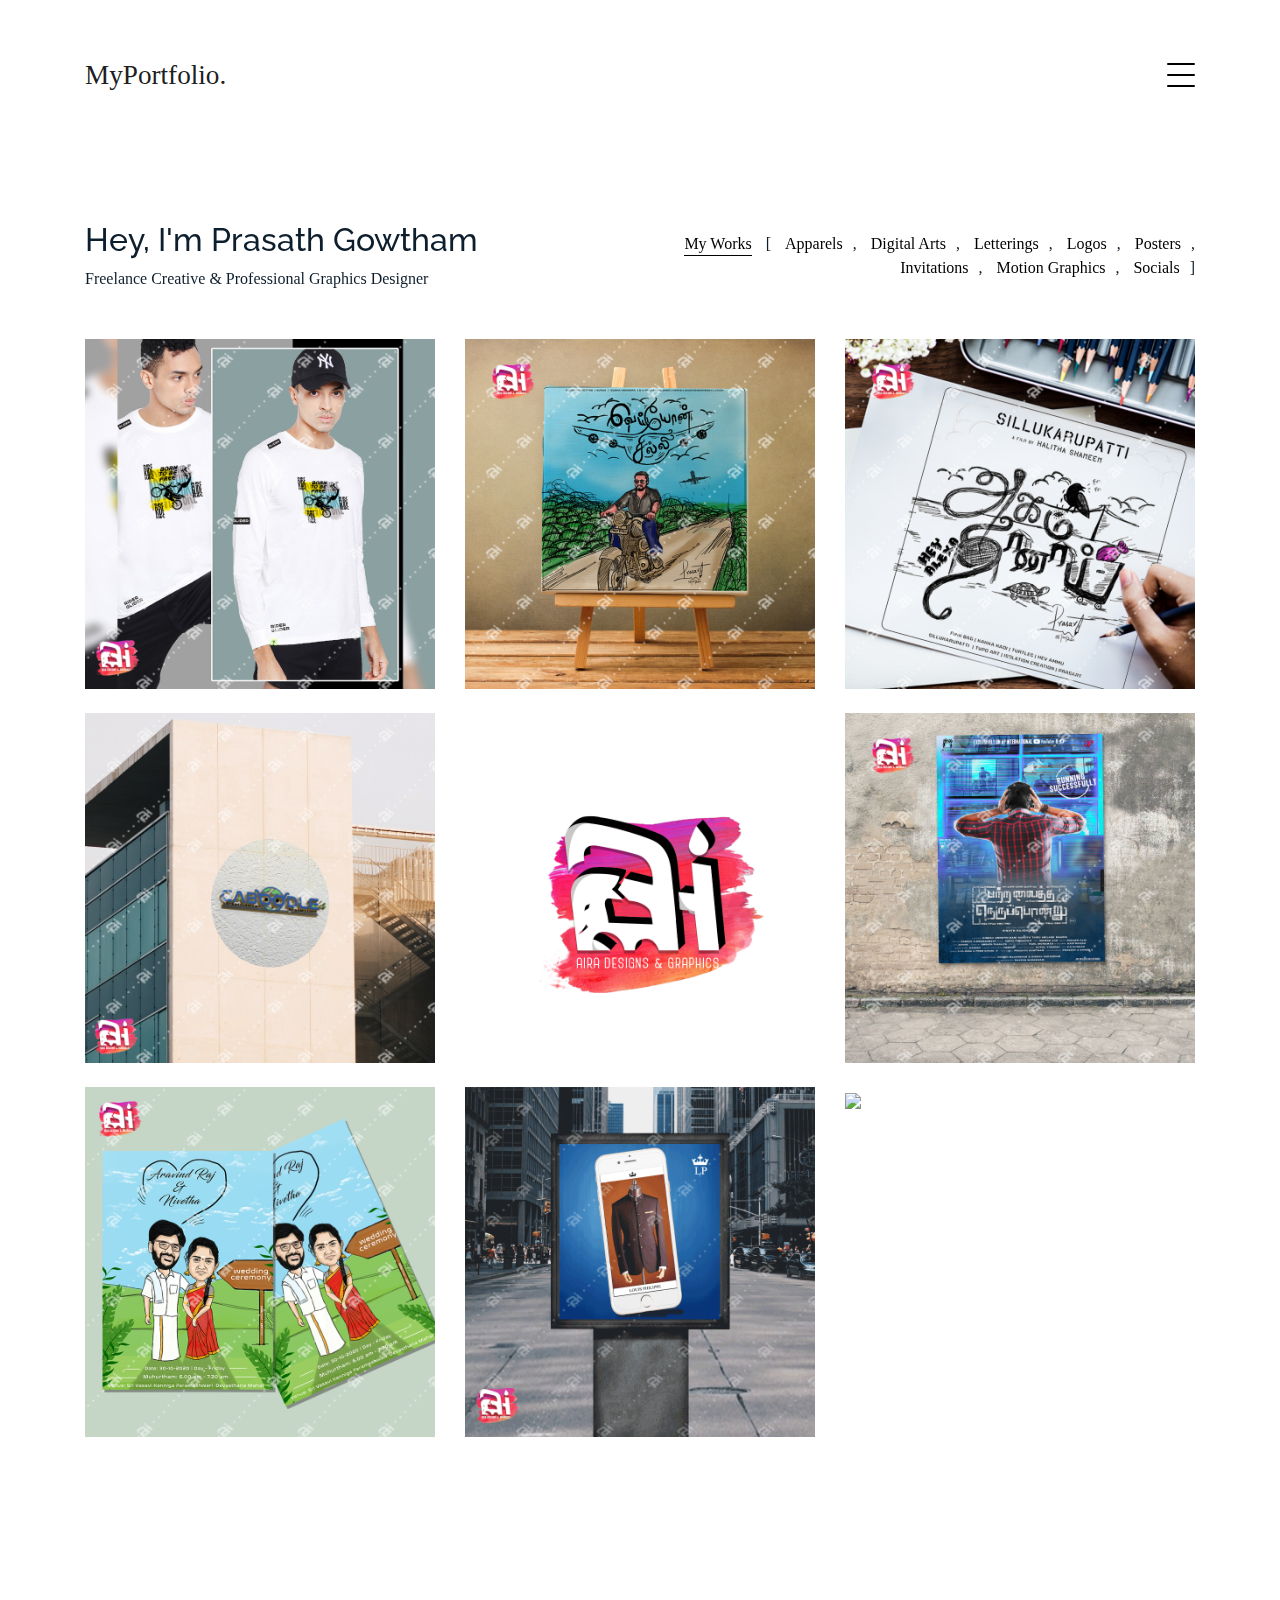
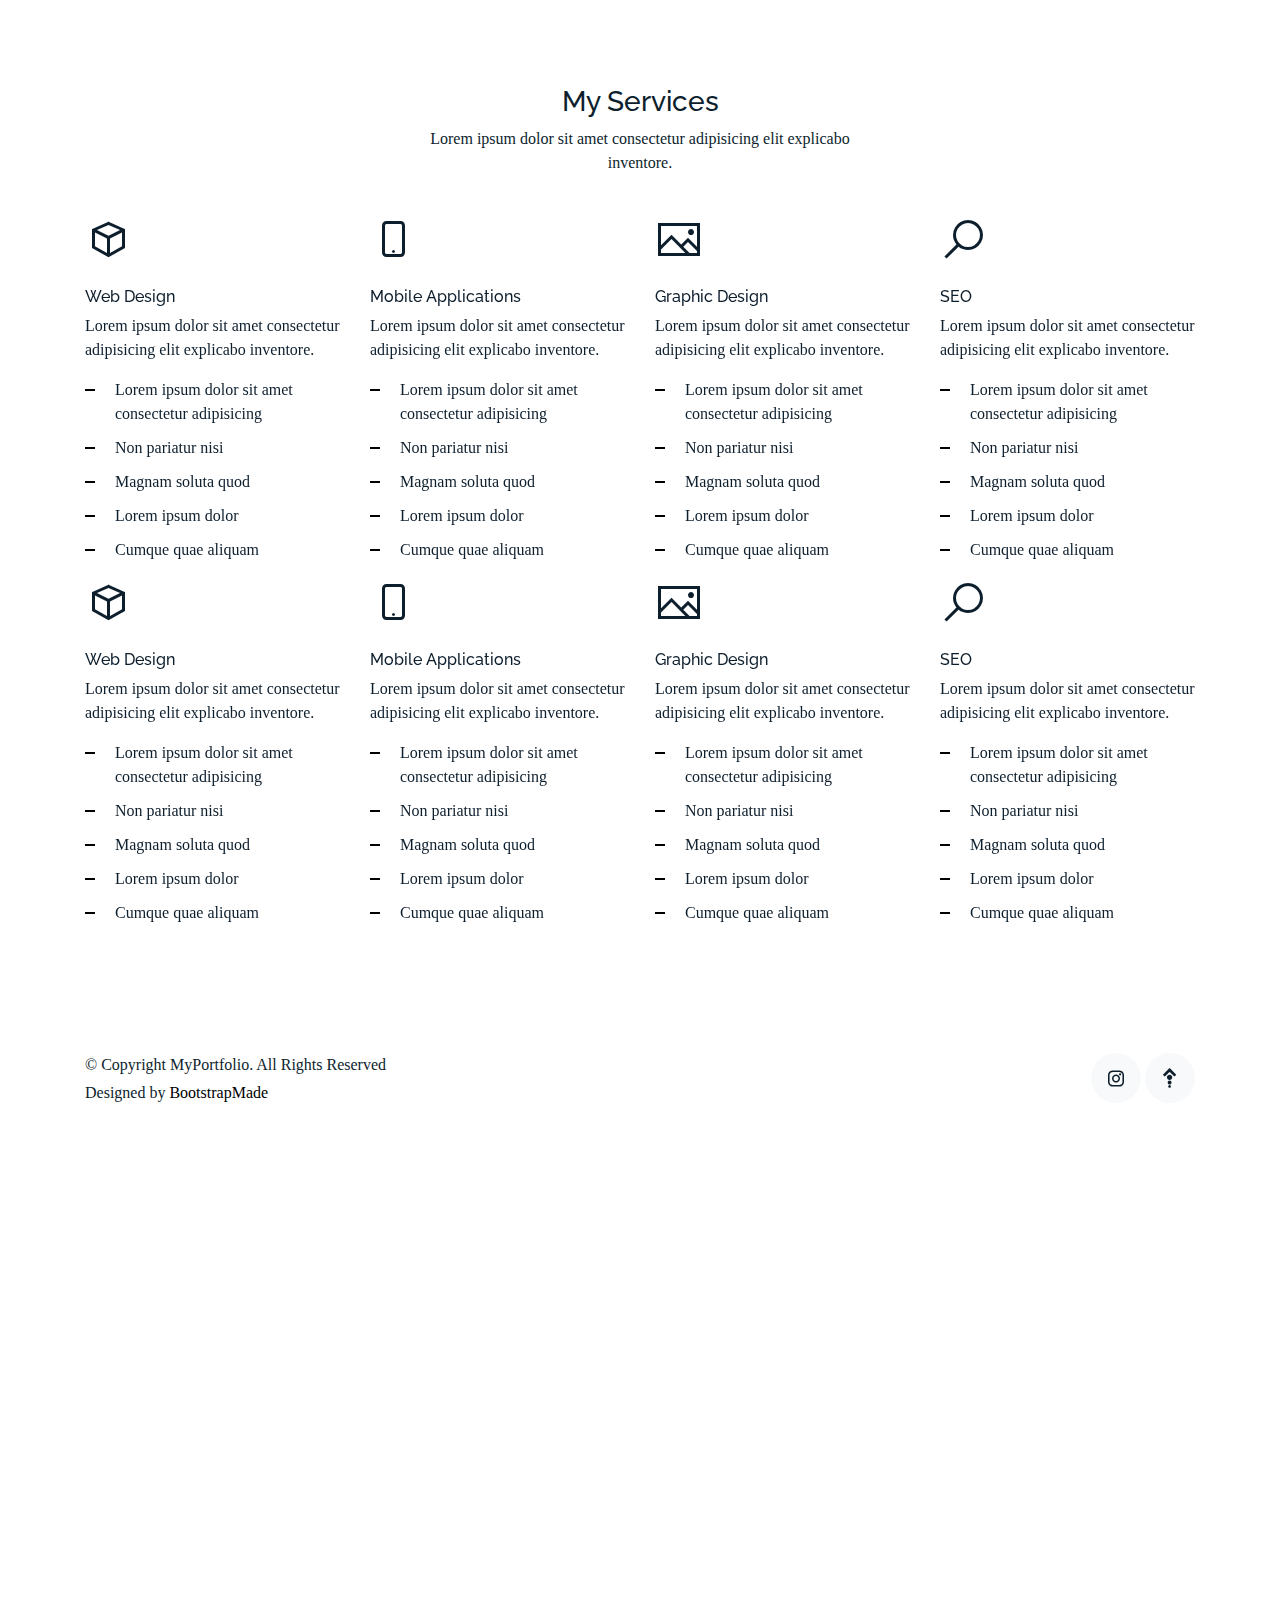
==== commit eb235318: "fixes social icons" ====
--- a/index.html
+++ b/index.html
@@ -973,8 +973,8 @@
                 </div>
                 <div class="col-sm-6 social text-md-right">
                     <a href="#"><span class="icofont-instagram"></span></a>
-                    <a href="#"><span class="icofont-facebook"></span></a>
-                    <a href="#"><span class="icofont-google-plus"></span></a>
+                    <!--<a href="#"><span class="icofont-facebook"></span></a>
+                    <a href="#"><span class="icofont-google-plus"></span></a>-->
                     <a href="#" class="back-to-top"><span class="icofont-bubble-up icofont-2x"></span></a>
                 </div>
             </div>
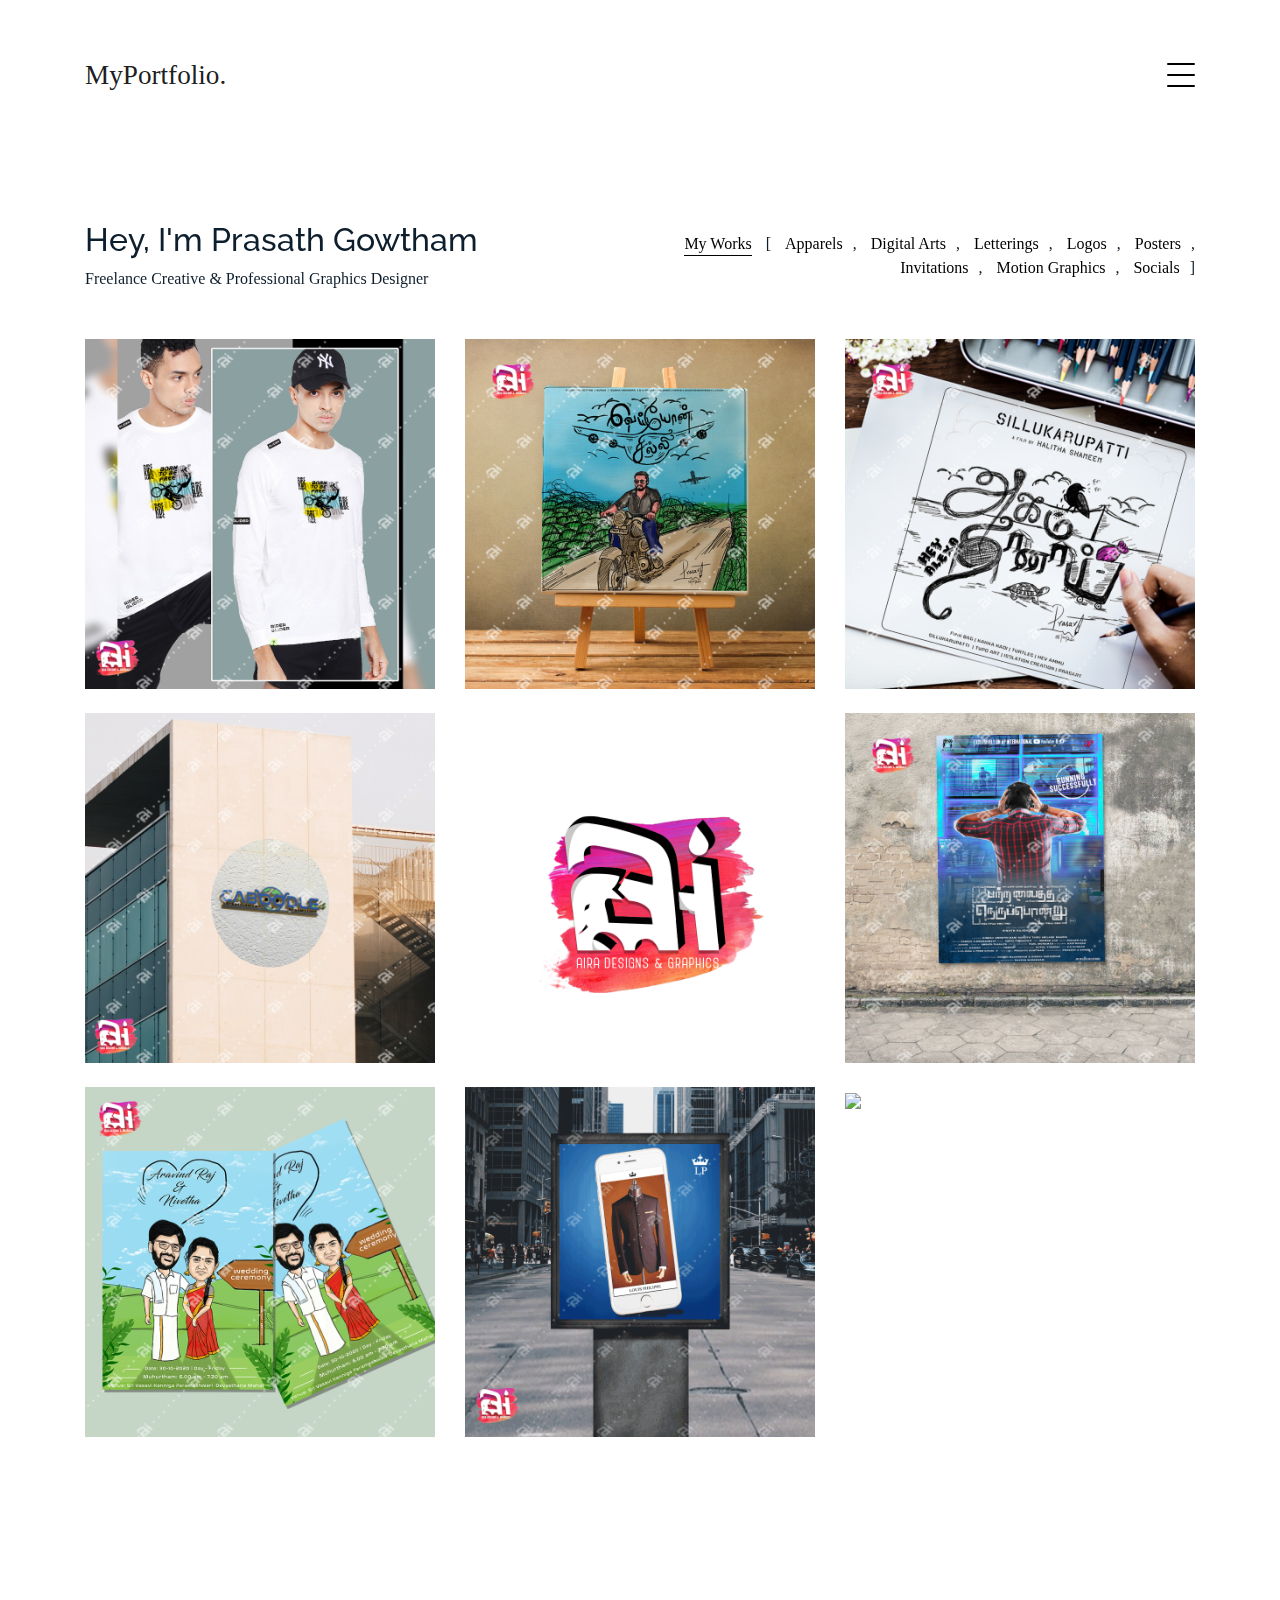
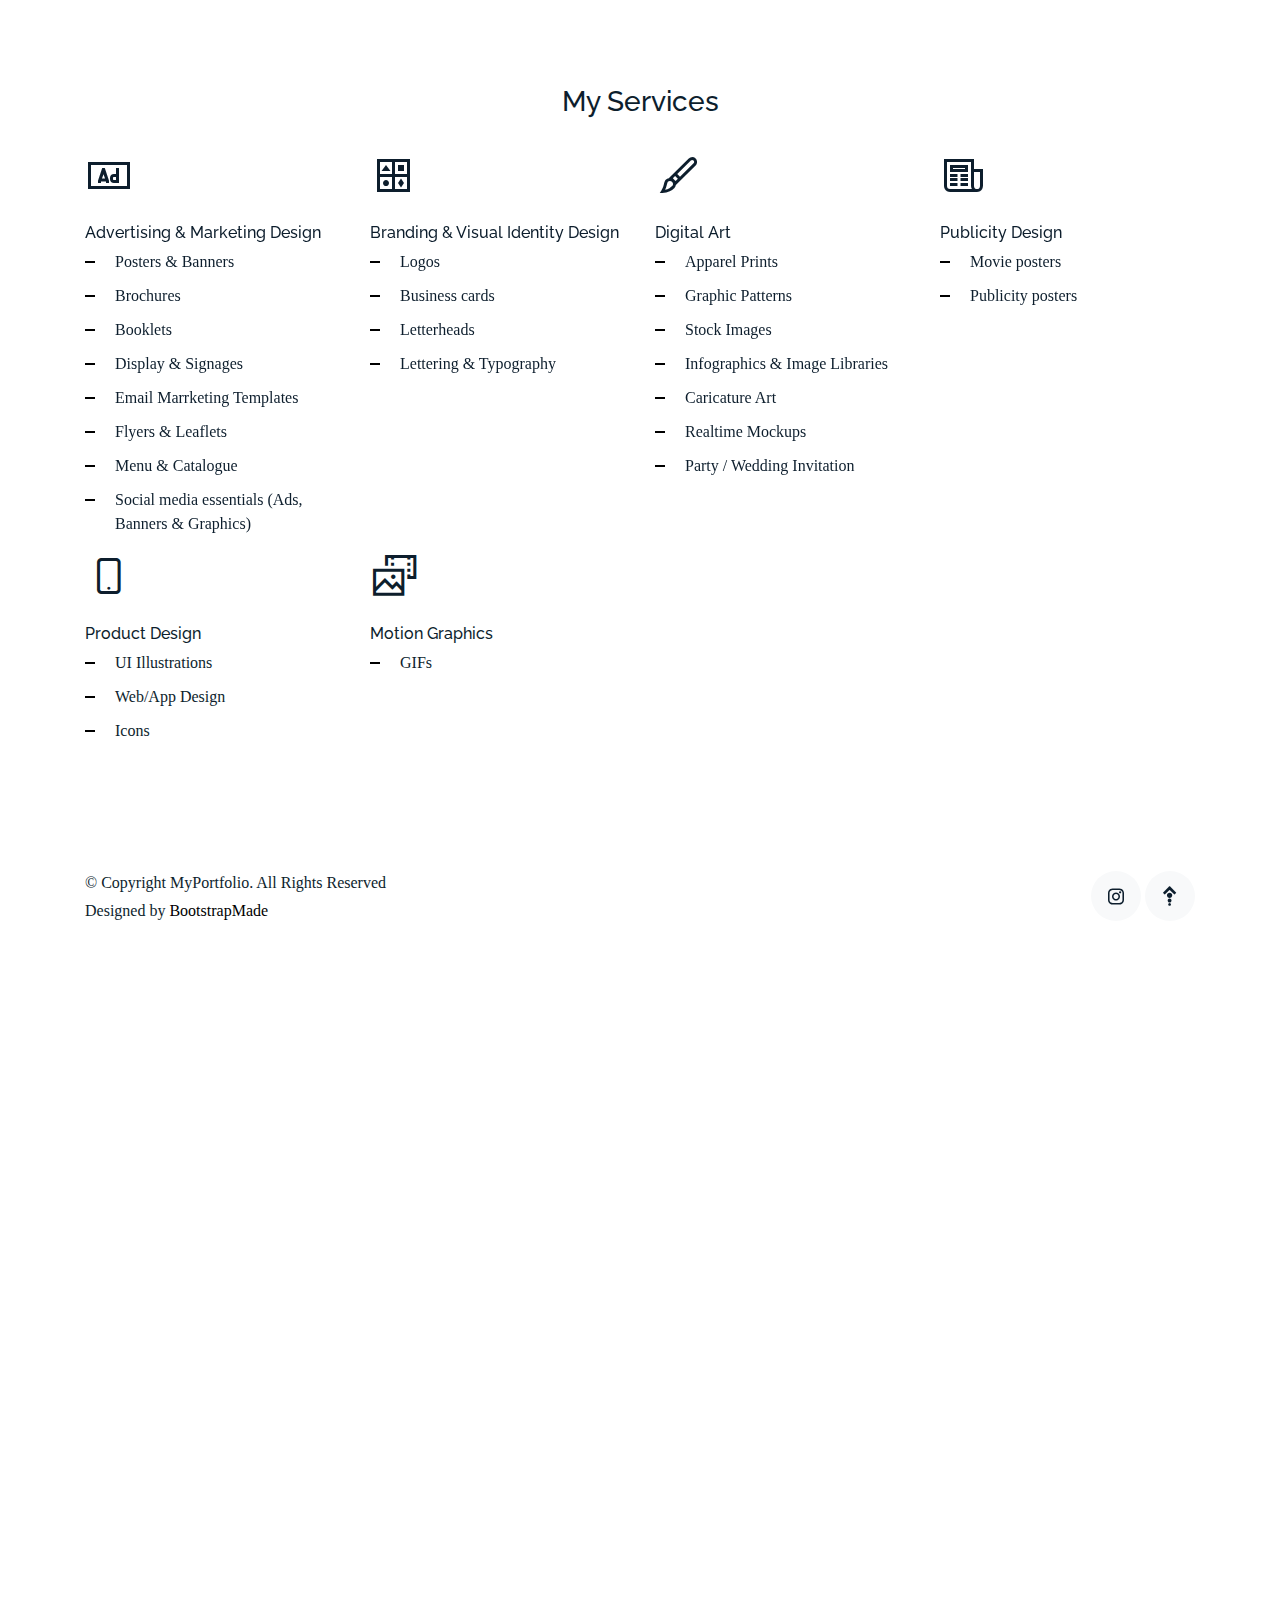
==== commit 5747fb4c: "fixes services" ====
--- a/index.html
+++ b/index.html
@@ -812,107 +812,71 @@
                 <div class="row justify-content-center text-center mb-4">
                     <div class="col-5">
                         <h3 class="h3 heading">My Services</h3>
-                        <p>Lorem ipsum dolor sit amet consectetur adipisicing elit explicabo inventore.</p>
                     </div>
                 </div>
 
                 <div class="row">
                     <div class="col-12 col-sm-6 col-md-6 col-lg-3">
-                        <span class="la la-cube la-3x mb-4"></span>
-                        <h4 class="h4 mb-2">Web Design</h4>
-                        <p>Lorem ipsum dolor sit amet consectetur adipisicing elit explicabo inventore.</p>
+                        <span class="la la-ad la-3x mb-4"></span>
+                        <h4 class="h4 mb-2">Advertising & Marketing Design</h4>
                         <ul class="list-unstyled list-line">
-                            <li>Lorem ipsum dolor sit amet consectetur adipisicing</li>
-                            <li>Non pariatur nisi</li>
-                            <li>Magnam soluta quod</li>
-                            <li>Lorem ipsum dolor</li>
-                            <li>Cumque quae aliquam</li>
+                            <li>Posters & Banners</li>
+                            <li>Brochures</li>
+                            <li>Booklets</li>
+                            <li>Display & Signages</li>
+                            <li>Email Marrketing Templates</li>
+                            <li>Flyers & Leaflets</li>
+                            <li>Menu & Catalogue</li>
+                            <li>Social media essentials (Ads, Banners & Graphics)</li>
                         </ul>
                     </div>
+                    <div class="col-12 col-sm-6 col-md-6 col-lg-3">
+                        <span class="la la-icons la-3x mb-4"></span>
+                        <h4 class="h4 mb-2">Branding & Visual Identity Design</h4>
+                        <ul class="list-unstyled list-line">
+                            <li>Logos</li>
+                            <li>Business cards</li>
+                            <li>Letterheads</li>
+                            <li>Lettering & Typography</li>
+                        </ul>
+                    </div>
+                    <div class="col-12 col-sm-6 col-md-6 col-lg-3">
+                        <span class="la la-paint-brush la-3x mb-4"></span>
+                        <h4 class="h4 mb-2">Digital Art</h4>
+                        <ul class="list-unstyled list-line">
+                            <li>Apparel Prints</li>
+                            <li>Graphic Patterns</li>
+                            <li>Stock Images</li>
+                            <li>Infographics & Image Libraries</li>
+                            <li>Caricature Art</li>
+                            <li>Realtime Mockups</li>
+                            <li>Party / Wedding Invitation</li>
+                        </ul>
+                    </div>
+                    <div class="col-12 col-sm-6 col-md-6 col-lg-3">
+                        <span class="la la-newspaper la-3x mb-4"></span>
+                        <h4 class="h4 mb-2">Publicity Design</h4>
+                        <ul class="list-unstyled list-line">
+                            <li>Movie posters</li>
+                            <li>Publicity posters</li>
+                        </ul>
+                    </div>
+                </div>
+                <div class="row">
                     <div class="col-12 col-sm-6 col-md-6 col-lg-3">
                         <span class="la la-mobile la-3x mb-4"></span>
-                        <h4 class="h4 mb-2">Mobile Applications</h4>
-                        <p>Lorem ipsum dolor sit amet consectetur adipisicing elit explicabo inventore.</p>
+                        <h4 class="h4 mb-2">Product Design</h4>
                         <ul class="list-unstyled list-line">
-                            <li>Lorem ipsum dolor sit amet consectetur adipisicing</li>
-                            <li>Non pariatur nisi</li>
-                            <li>Magnam soluta quod</li>
-                            <li>Lorem ipsum dolor</li>
-                            <li>Cumque quae aliquam</li>
+                            <li>UI Illustrations</li>
+                            <li>Web/App Design</li>
+                            <li>Icons</li>
                         </ul>
                     </div>
                     <div class="col-12 col-sm-6 col-md-6 col-lg-3">
-                        <span class="la la-image la-3x mb-4"></span>
-                        <h4 class="h4 mb-2">Graphic Design</h4>
-                        <p>Lorem ipsum dolor sit amet consectetur adipisicing elit explicabo inventore.</p>
+                        <span class="la la-photo-video la-3x mb-4"></span>
+                        <h4 class="h4 mb-2">Motion Graphics</h4>
                         <ul class="list-unstyled list-line">
-                            <li>Lorem ipsum dolor sit amet consectetur adipisicing</li>
-                            <li>Non pariatur nisi</li>
-                            <li>Magnam soluta quod</li>
-                            <li>Lorem ipsum dolor</li>
-                            <li>Cumque quae aliquam</li>
-                        </ul>
-                    </div>
-                    <div class="col-12 col-sm-6 col-md-6 col-lg-3">
-                        <span class="la la-search la-3x mb-4"></span>
-                        <h4 class="h4 mb-2">SEO</h4>
-                        <p>Lorem ipsum dolor sit amet consectetur adipisicing elit explicabo inventore.</p>
-                        <ul class="list-unstyled list-line">
-                            <li>Lorem ipsum dolor sit amet consectetur adipisicing</li>
-                            <li>Non pariatur nisi</li>
-                            <li>Magnam soluta quod</li>
-                            <li>Lorem ipsum dolor</li>
-                            <li>Cumque quae aliquam</li>
-                        </ul>
-                    </div>
-                </div>
-                <div class="row">
-                    <div class="col-12 col-sm-6 col-md-6 col-lg-3">
-                        <span class="la la-cube la-3x mb-4"></span>
-                        <h4 class="h4 mb-2">Web Design</h4>
-                        <p>Lorem ipsum dolor sit amet consectetur adipisicing elit explicabo inventore.</p>
-                        <ul class="list-unstyled list-line">
-                            <li>Lorem ipsum dolor sit amet consectetur adipisicing</li>
-                            <li>Non pariatur nisi</li>
-                            <li>Magnam soluta quod</li>
-                            <li>Lorem ipsum dolor</li>
-                            <li>Cumque quae aliquam</li>
-                        </ul>
-                    </div>
-                    <div class="col-12 col-sm-6 col-md-6 col-lg-3">
-                        <span class="la la-mobile la-3x mb-4"></span>
-                        <h4 class="h4 mb-2">Mobile Applications</h4>
-                        <p>Lorem ipsum dolor sit amet consectetur adipisicing elit explicabo inventore.</p>
-                        <ul class="list-unstyled list-line">
-                            <li>Lorem ipsum dolor sit amet consectetur adipisicing</li>
-                            <li>Non pariatur nisi</li>
-                            <li>Magnam soluta quod</li>
-                            <li>Lorem ipsum dolor</li>
-                            <li>Cumque quae aliquam</li>
-                        </ul>
-                    </div>
-                    <div class="col-12 col-sm-6 col-md-6 col-lg-3">
-                        <span class="la la-image la-3x mb-4"></span>
-                        <h4 class="h4 mb-2">Graphic Design</h4>
-                        <p>Lorem ipsum dolor sit amet consectetur adipisicing elit explicabo inventore.</p>
-                        <ul class="list-unstyled list-line">
-                            <li>Lorem ipsum dolor sit amet consectetur adipisicing</li>
-                            <li>Non pariatur nisi</li>
-                            <li>Magnam soluta quod</li>
-                            <li>Lorem ipsum dolor</li>
-                            <li>Cumque quae aliquam</li>
-                        </ul>
-                    </div>
-                    <div class="col-12 col-sm-6 col-md-6 col-lg-3">
-                        <span class="la la-search la-3x mb-4"></span>
-                        <h4 class="h4 mb-2">SEO</h4>
-                        <p>Lorem ipsum dolor sit amet consectetur adipisicing elit explicabo inventore.</p>
-                        <ul class="list-unstyled list-line">
-                            <li>Lorem ipsum dolor sit amet consectetur adipisicing</li>
-                            <li>Non pariatur nisi</li>
-                            <li>Magnam soluta quod</li>
-                            <li>Lorem ipsum dolor</li>
-                            <li>Cumque quae aliquam</li>
+                            <li>GIFs</li>
                         </ul>
                     </div>
                 </div>
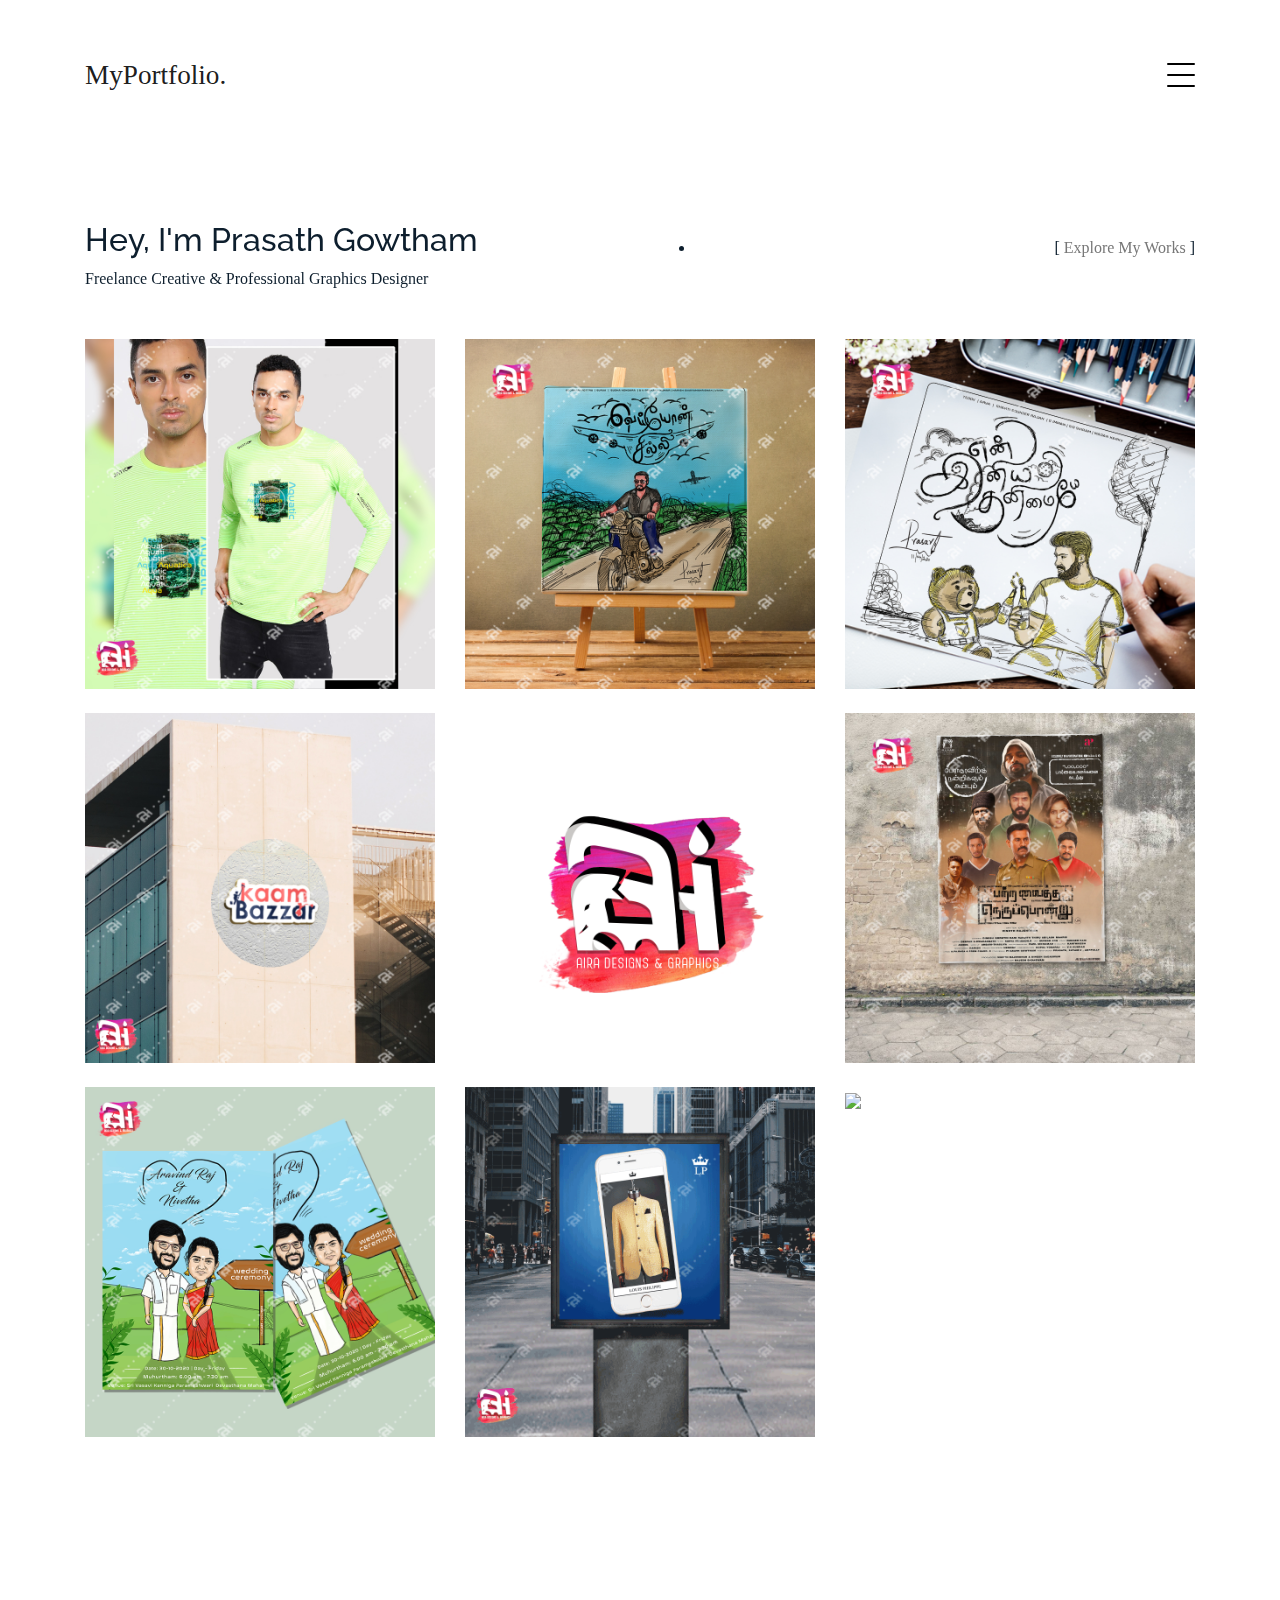
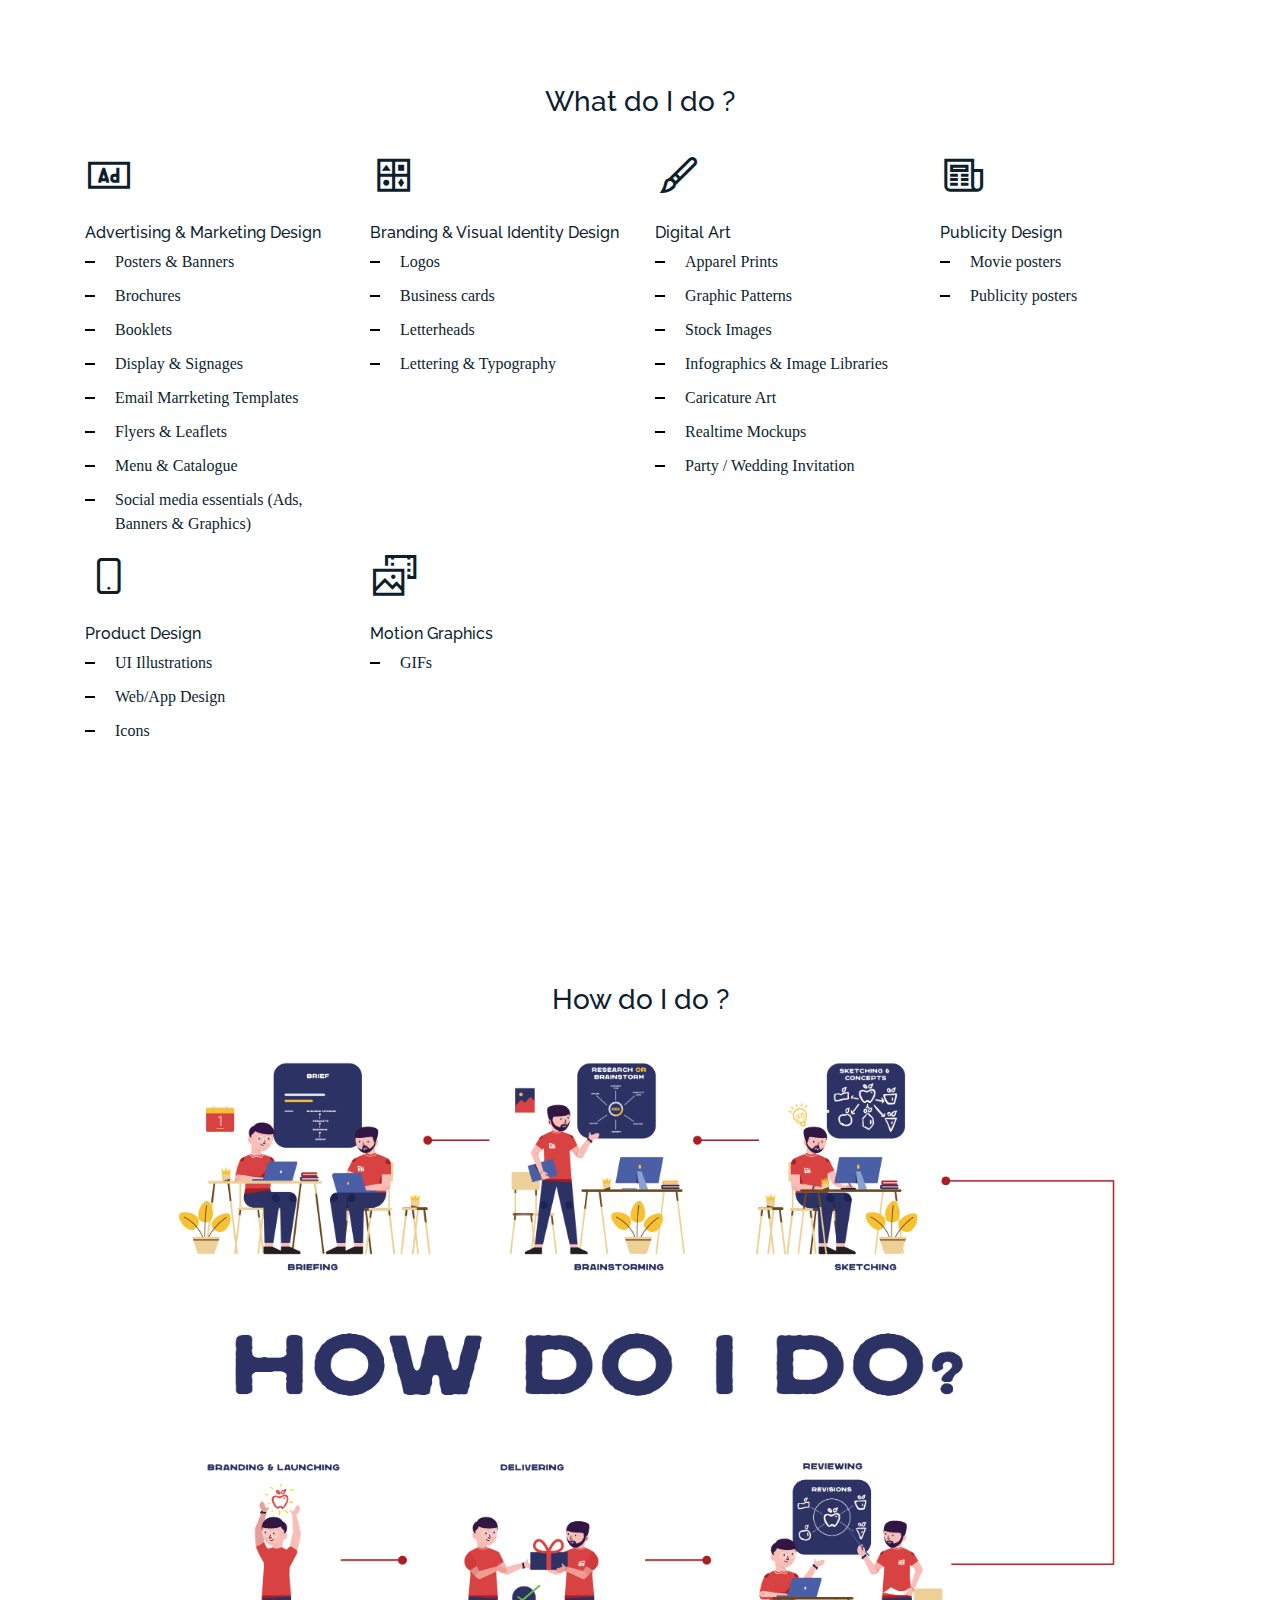
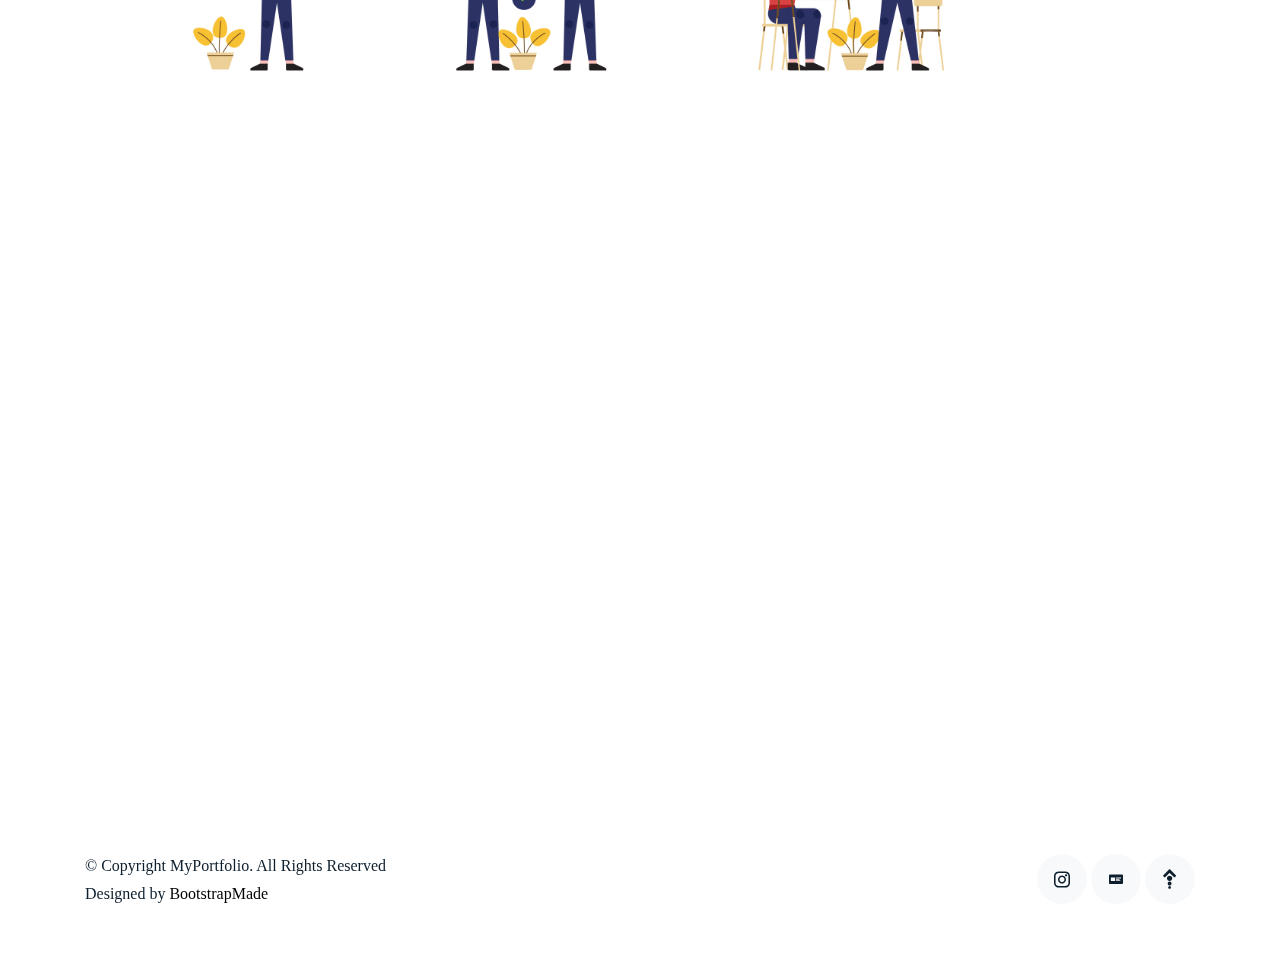
==== commit 1f5e34aa: "major fixes" ====
--- a/index.html
+++ b/index.html
@@ -53,17 +53,17 @@
                     <ul class="custom-menu">
                         <li class="active"><a href="index.html">Home</a></li>
                         <li><a href="about.html">About Me</a></li>
-                        <li><a href="services.html">Services</a></li>
-                        <li><a href="index.html">My Works</a></li>
+                        <li><a href="services.html">My Services</a></li>
+                        <li><a href="works.html">My Works</a></li>
                         <li><a href="contact.html">Contact</a></li>
                     </ul>
                 </div>
                 <div class="col-md-6 d-none d-md-block  mr-auto">
                     <div class="tweet d-flex">
                         <!--<span class="icofont-twitter text-white mt-2 mr-3"></span>
-            <div>
-              <p><em>Lorem ipsum dolor sit amet consectetur adipisicing elit. Quisquam necessitatibus incidunt ut officiis explicabo inventore. <br> <a href="#">t.co/v82jsk</a></em></p>
-            </div>-->
+                            <div>
+                                <p><em>Lorem ipsum dolor sit amet consectetur adipisicing elit. Quisquam necessitatibus incidunt ut officiis explicabo inventore. <br> <a href="#">t.co/v82jsk</a></em></p>
+                            </div>-->
                     </div>
                 </div>
                 <div class="col-md-4 d-none d-md-block">
@@ -99,54 +99,44 @@
                         <p class="mb-0">Freelance Creative &amp; Professional Graphics Designer</p>
                     </div>
                     <div class="col-md-12 col-lg-6 text-left text-lg-right" data-aos="fade-up" data-aos-delay="100">
-                        <div id="filters" class="filters">
-                            <a href="#" id="_handpicked" data-filter=".handpicked" class="active">My Works</a> [
-                            <a href="#" id="_apparels" data-filter=".apparel">Apparels</a>,
-                            <a href="#" id="_arts" data-filter=".art">Digital Arts</a>,
-                            <a href="#" id="_letterings" data-filter=".lettering">Letterings</a>,
-                            <a href="#" id="_logos" data-filter=".logo">Logos</a>,
-                            <a href="#" id="_posters" data-filter=".poster">Posters</a>,
-                            <a href="#" id="_invitations" data-filter=".invitation">Invitations</a>,
-                            <a href="#" id="_graphics" data-filter=".graphic">Motion Graphics</a>,
-                            <a href="#" id="_socials" data-filter="._social">Socials</a>]
+                        <div>
+                            <ul class="custom-menu">
+                                <li>[ <a href="works.html">Explore My Works</a> ]</li>
+                            </ul>
                         </div>
                     </div>
                 </div>
                 <div id="portfolio-grid" class="row no-gutter" data-aos="fade-up" data-aos-delay="200">
                     <div class="item handpicked col-sm-6 col-md-4 col-lg-4 mb-4">
-                        <a href="#" class="item-wrap fancybox" onclick="$('#_apparels').trigger('click');">
+                        <a href="#" class="item-wrap fancybox">
                             <div class="work-info">
                                 <h3>Apparel Desings</h3>
-                                <span>Click to see more</span>
-                            </div>
-                            <img class="img-fluid" src="assets/img/apparels/apparel1.jpg">
-                        </a>
-                    </div>
-                    <div class="item handpicked col-sm-6 col-md-4 col-lg-4 mb-4">
-                        <a href="#" class="item-wrap fancybox" onclick="$('#_arts').trigger('click');">
+                            </div>
+                            <img class="img-fluid" src="assets/img/apparels/apparel2.jpg">
+                        </a>
+                    </div>
+                    <div class="item handpicked col-sm-6 col-md-4 col-lg-4 mb-4">
+                        <a href="#" class="item-wrap fancybox">
                             <div class="work-info">
                                 <h3>Digital Arts</h3>
-                                <span>Click to see more</span>
                             </div>
                             <img class="img-fluid" src="assets/img/arts/art1.jpg">
                         </a>
                     </div>
                     <div class="item handpicked col-sm-6 col-md-4 col-lg-4 mb-4">
-                        <a href="#" class="item-wrap fancybox" onclick="$('#_letterings').trigger('click');">
+                        <a href="#" class="item-wrap fancybox">
                             <div class="work-info">
                                 <h3>Letterings</h3>
-                                <span>Click to see more</span>
-                            </div>
-                            <img class="img-fluid" src="assets/img/letterings/lettering1.jpg">
-                        </a>
-                    </div>
-                    <div class="item handpicked col-sm-6 col-md-4 col-lg-4 mb-4">
-                        <a href="#" class="item-wrap fancybox" onclick="$('#_logos').trigger('click');">
+                            </div>
+                            <img class="img-fluid" src="assets/img/letterings/lettering4.jpg">
+                        </a>
+                    </div>
+                    <div class="item handpicked col-sm-6 col-md-4 col-lg-4 mb-4">
+                        <a href="#" class="item-wrap fancybox">
                             <div class="work-info">
                                 <h3>Branding Logo Designs</h3>
-                                <span>Click to see more</span>
-                            </div>
-                            <img class="img-fluid" src="assets/img/logos/logo1.jpg">
+                            </div>
+                            <img class="img-fluid" src="assets/img/logos/logo5.jpg">
                         </a>
                     </div>
                     <div class="item handpicked col-sm-6 col-md-4 col-lg-4 mb-4">
@@ -155,582 +145,35 @@
                         </a>
                     </div>
                     <div class="item handpicked col-sm-6 col-md-4 col-lg-4 mb-4">
-                        <a href="#" class="item-wrap fancybox" onclick="$('#_posters').trigger('click');">
+                        <a href="#" class="item-wrap fancybox">
                             <div class="work-info">
                                 <h3>Poster Designs</h3>
-                                <span>Click to see more</span>
-                            </div>
-                            <img class="img-fluid" src="assets/img/posters/poster1.jpg">
-                        </a>
-                    </div>
-                    <div class="item handpicked col-sm-6 col-md-4 col-lg-4 mb-4">
-                        <a href="#" class="item-wrap fancybox" onclick="$('#_invitations').trigger('click');">
+                            </div>
+                            <img class="img-fluid" src="assets/img/posters/poster5.jpg">
+                        </a>
+                    </div>
+                    <div class="item handpicked col-sm-6 col-md-4 col-lg-4 mb-4">
+                        <a href="#" class="item-wrap fancybox">
                             <div class="work-info">
                                 <h3>Customised Invitation Cards</h3>
-                                <span>Click to see more</span>
                             </div>
                             <img class="img-fluid" src="assets/img/invitations/invitation1.jpg">
                         </a>
                     </div>
                     <div class="item handpicked col-sm-6 col-md-4 col-lg-4 mb-4">
-                        <a href="#" class="item-wrap fancybox" onclick="$('#_graphics').trigger('click');">
+                        <a href="#" class="item-wrap fancybox">
                             <div class="work-info">
                                 <h3>Motion Graphics</h3>
-                                <span>Click to see more</span>
                             </div>
                             <img class="img-fluid" src="assets/img/graphics/graphic1.gif">
                         </a>
                     </div>
                     <div class="item handpicked col-sm-6 col-md-4 col-lg-4 mb-4">
-                        <a href="#" class="item-wrap fancybox" onclick="$('#_socials').trigger('click');">
+                        <a href="#" class="item-wrap fancybox">
                             <div class="work-info">
                                 <h3>Socials Designs</h3>
-                                <span>Click to see more</span>
-                            </div>
-                            <img class="img-fluid" src="assets/img/socials/social1.jpg">
-                        </a>
-                    </div>
-
-
-                    <div class="item logo col-sm-6 col-md-4 col-lg-4 mb-4">
-                        <a href="#" class="item-wrap fancybox">
-                            <div class="work-info">
-                                <h3>Branding Logo</h3>
-                                <span>Branding Logo</span>
-                            </div>
-                            <img class="img-fluid" src="assets/img/logos/logo1.jpg">
-                        </a>
-                    </div>
-                    <div class="item logo col-sm-6 col-md-4 col-lg-4 mb-4">
-                        <a href="#" class="item-wrap fancybox">
-                            <div class="work-info">
-                                <h3>Branding Logo</h3>
-                                <span>Branding Logo</span>
-                            </div>
-                            <img class="img-fluid" src="assets/img/logos/logo2.jpg">
-                        </a>
-                    </div>
-                    <div class="item logo col-sm-6 col-md-4 col-lg-4 mb-4">
-                        <a href="#" class="item-wrap fancybox">
-                            <div class="work-info">
-                                <h3>Branding Logo</h3>
-                                <span>Branding Logo</span>
-                            </div>
-                            <img class="img-fluid" src="assets/img/logos/logo3.jpg">
-                        </a>
-                    </div>
-                    <div class="item logo col-sm-6 col-md-4 col-lg-4 mb-4">
-                        <a href="#" class="item-wrap fancybox">
-                            <div class="work-info">
-                                <h3>Branding Logo</h3>
-                                <span>Branding Logo</span>
-                            </div>
-                            <img class="img-fluid" src="assets/img/logos/logo4.jpg">
-                        </a>
-                    </div>
-                    <div class="item logo col-sm-6 col-md-4 col-lg-4 mb-4">
-                        <a href="#" class="item-wrap fancybox">
-                            <div class="work-info">
-                                <h3>Branding Logo</h3>
-                                <span>Branding Logo</span>
-                            </div>
-                            <img class="img-fluid" src="assets/img/logos/logo5.jpg">
-                        </a>
-                    </div>
-                    <div class="item logo col-sm-6 col-md-4 col-lg-4 mb-4">
-                        <a href="#" class="item-wrap fancybox">
-                            <div class="work-info">
-                                <h3>Branding Logo</h3>
-                                <span>Branding Logo</span>
-                            </div>
-                            <img class="img-fluid" src="assets/img/logos/logo6.jpg">
-                        </a>
-                    </div>
-                    <div class="item logo col-sm-6 col-md-4 col-lg-4 mb-4">
-                        <a href="#" class="item-wrap fancybox">
-                            <div class="work-info">
-                                <h3>Branding Logo</h3>
-                                <span>Branding Logo</span>
-                            </div>
-                            <img class="img-fluid" src="assets/img/logos/logo7.jpg">
-                        </a>
-                    </div>
-                    <div class="item logo col-sm-6 col-md-4 col-lg-4 mb-4">
-                        <a href="#" class="item-wrap fancybox">
-                            <div class="work-info">
-                                <h3>Branding Logo</h3>
-                                <span>Branding Logo</span>
-                            </div>
-                            <img class="img-fluid" src="assets/img/logos/logo8.jpg">
-                        </a>
-                    </div>
-
-                    <div class="item art col-sm-6 col-md-4 col-lg-4 mb-4">
-                        <a href="#" class="item-wrap fancybox">
-                            <div class="work-info">
-                                <h3>Digital Art</h3>
-                                <span>Digital Art</span>
-                            </div>
-                            <img class="img-fluid" src="assets/img/arts/art1.jpg">
-                        </a>
-                    </div>
-                    <div class="item art col-sm-6 col-md-4 col-lg-4 mb-4">
-                        <a href="#" class="item-wrap fancybox">
-                            <div class="work-info">
-                                <h3>Digital Art</h3>
-                                <span>Digital Art</span>
-                            </div>
-                            <img class="img-fluid" src="assets/img/arts/art2.jpg">
-                        </a>
-                    </div>
-                    <div class="item art col-sm-6 col-md-4 col-lg-4 mb-4">
-                        <a href="#" class="item-wrap fancybox">
-                            <div class="work-info">
-                                <h3>Digital Art</h3>
-                                <span>Digital Art</span>
-                            </div>
-                            <img class="img-fluid" src="assets/img/arts/art3.jpg">
-                        </a>
-                    </div>
-                    <div class="item art col-sm-6 col-md-4 col-lg-4 mb-4">
-                        <a href="#" class="item-wrap fancybox">
-                            <div class="work-info">
-                                <h3>Digital Art</h3>
-                                <span>Digital Art</span>
-                            </div>
-                            <img class="img-fluid" src="assets/img/arts/art4.jpg">
-                        </a>
-                    </div>
-                    <div class="item art col-sm-6 col-md-4 col-lg-4 mb-4">
-                        <a href="#" class="item-wrap fancybox">
-                            <div class="work-info">
-                                <h3>Digital Art</h3>
-                                <span>Digital Art</span>
-                            </div>
-                            <img class="img-fluid" src="assets/img/arts/art5.jpg">
-                        </a>
-                    </div>
-                    <div class="item art col-sm-6 col-md-4 col-lg-4 mb-4">
-                        <a href="#" class="item-wrap fancybox">
-                            <div class="work-info">
-                                <h3>Digital Art</h3>
-                                <span>Digital Art</span>
-                            </div>
-                            <img class="img-fluid" src="assets/img/arts/art6.jpg">
-                        </a>
-                    </div>
-                    <div class="item art col-sm-6 col-md-4 col-lg-4 mb-4">
-                        <a href="#" class="item-wrap fancybox">
-                            <div class="work-info">
-                                <h3>Digital Art</h3>
-                                <span>Digital Art</span>
-                            </div>
-                            <img class="img-fluid" src="assets/img/arts/art7.jpg">
-                        </a>
-                    </div>
-                    <div class="item art col-sm-6 col-md-4 col-lg-4 mb-4">
-                        <a href="#" class="item-wrap fancybox">
-                            <div class="work-info">
-                                <h3>Digital Art</h3>
-                                <span>Digital Art</span>
-                            </div>
-                            <img class="img-fluid" src="assets/img/arts/art8.jpg">
-                        </a>
-                    </div>
-                    <div class="item art col-sm-6 col-md-4 col-lg-4 mb-4">
-                        <a href="#" class="item-wrap fancybox">
-                            <div class="work-info">
-                                <h3>Digital Art</h3>
-                                <span>Digital Art</span>
-                            </div>
-                            <img class="img-fluid" src="assets/img/arts/art9.jpg">
-                        </a>
-                    </div>
-                    <div class="item art col-sm-6 col-md-4 col-lg-4 mb-4">
-                        <a href="#" class="item-wrap fancybox">
-                            <div class="work-info">
-                                <h3>Digital Art</h3>
-                                <span>Digital Art</span>
-                            </div>
-                            <img class="img-fluid" src="assets/img/arts/art10.jpg">
-                        </a>
-                    </div>
-
-                    <div class="item lettering col-sm-6 col-md-4 col-lg-4 mb-4">
-                        <a href="#" class="item-wrap fancybox">
-                            <div class="work-info">
-                                <h3>Lettering</h3>
-                                <span>Lettering</span>
-                            </div>
-                            <img class="img-fluid" src="assets/img/letterings/lettering1.jpg">
-                        </a>
-                    </div>
-                    <div class="item lettering col-sm-6 col-md-4 col-lg-4 mb-4">
-                        <a href="#" class="item-wrap fancybox">
-                            <div class="work-info">
-                                <h3>Lettering</h3>
-                                <span>Lettering</span>
-                            </div>
-                            <img class="img-fluid" src="assets/img/letterings/lettering2.jpg">
-                        </a>
-                    </div>
-                    <div class="item lettering col-sm-6 col-md-4 col-lg-4 mb-4">
-                        <a href="#" class="item-wrap fancybox">
-                            <div class="work-info">
-                                <h3>Lettering</h3>
-                                <span>Lettering</span>
-                            </div>
-                            <img class="img-fluid" src="assets/img/letterings/lettering3.jpg">
-                        </a>
-                    </div>
-                    <div class="item lettering col-sm-6 col-md-4 col-lg-4 mb-4">
-                        <a href="#" class="item-wrap fancybox">
-                            <div class="work-info">
-                                <h3>Lettering</h3>
-                                <span>Lettering</span>
-                            </div>
-                            <img class="img-fluid" src="assets/img/letterings/lettering4.jpg">
-                        </a>
-                    </div>
-                    <div class="item lettering col-sm-6 col-md-4 col-lg-4 mb-4">
-                        <a href="#" class="item-wrap fancybox">
-                            <div class="work-info">
-                                <h3>Lettering</h3>
-                                <span>Lettering</span>
-                            </div>
-                            <img class="img-fluid" src="assets/img/letterings/lettering5.jpg">
-                        </a>
-                    </div>
-                    <div class="item lettering col-sm-6 col-md-4 col-lg-4 mb-4">
-                        <a href="#" class="item-wrap fancybox">
-                            <div class="work-info">
-                                <h3>Lettering</h3>
-                                <span>Lettering</span>
-                            </div>
-                            <img class="img-fluid" src="assets/img/letterings/lettering6.jpg">
-                        </a>
-                    </div>
-                    <div class="item lettering col-sm-6 col-md-4 col-lg-4 mb-4">
-                        <a href="#" class="item-wrap fancybox">
-                            <div class="work-info">
-                                <h3>Lettering</h3>
-                                <span>Lettering</span>
-                            </div>
-                            <img class="img-fluid" src="assets/img/letterings/lettering7.jpg">
-                        </a>
-                    </div>
-
-                    <div class="item graphic col-sm-6 col-md-4 col-lg-4 mb-4">
-                        <a href="#" class="item-wrap fancybox">
-                            <div class="work-info">
-                                <h3>Motion Graphics</h3>
-                                <span>Motion Graphics</span>
-                            </div>
-                            <img class="img-fluid" src="assets/img/graphics/graphic1.gif">
-                        </a>
-                    </div>
-                    <div class="item graphic col-sm-6 col-md-4 col-lg-4 mb-4">
-                        <a href="#" class="item-wrap fancybox">
-                            <div class="work-info">
-                                <h3>Motion Graphics</h3>
-                                <span>Motion Graphics</span>
-                            </div>
-                            <img class="img-fluid" src="assets/img/graphics/graphic2.gif">
-                        </a>
-                    </div>
-                    <div class="item graphic col-sm-6 col-md-4 col-lg-4 mb-4">
-                        <a href="#" class="item-wrap fancybox">
-                            <div class="work-info">
-                                <h3>Motion Graphics</h3>
-                                <span>Motion Graphics</span>
-                            </div>
-                            <img class="img-fluid" src="assets/img/graphics/graphic3.gif">
-                        </a>
-                    </div>
-                    <div class="item graphic col-sm-6 col-md-4 col-lg-4 mb-4">
-                        <a href="#" class="item-wrap fancybox">
-                            <div class="work-info">
-                                <h3>Motion Graphics</h3>
-                                <span>Motion Graphics</span>
-                            </div>
-                            <img class="img-fluid" src="assets/img/graphics/graphic4.gif">
-                        </a>
-                    </div>
-                    <div class="item graphic col-sm-6 col-md-4 col-lg-4 mb-4">
-                        <a href="#" class="item-wrap fancybox">
-                            <div class="work-info">
-                                <h3>Motion Graphics</h3>
-                                <span>Motion Graphics</span>
-                            </div>
-                            <img class="img-fluid" src="assets/img/graphics/graphic5.gif">
-                        </a>
-                    </div>
-                    <div class="item graphic col-sm-6 col-md-4 col-lg-4 mb-4">
-                        <a href="#" class="item-wrap fancybox">
-                            <div class="work-info">
-                                <h3>Motion Graphics</h3>
-                                <span>Motion Graphics</span>
-                            </div>
-                            <img class="img-fluid" src="assets/img/graphics/graphic6.gif">
-                        </a>
-                    </div>
-                    <div class="item graphic col-sm-6 col-md-4 col-lg-4 mb-4">
-                        <a href="#" class="item-wrap fancybox">
-                            <div class="work-info">
-                                <h3>Motion Graphics</h3>
-                                <span>Motion Graphics</span>
-                            </div>
-                            <img class="img-fluid" src="assets/img/graphics/graphic7.gif">
-                        </a>
-                    </div>
-                    <div class="item graphic col-sm-6 col-md-4 col-lg-4 mb-4">
-                        <a href="#" class="item-wrap fancybox">
-                            <div class="work-info">
-                                <h3>Motion Graphics</h3>
-                                <span>Motion Graphics</span>
-                            </div>
-                            <img class="img-fluid" src="assets/img/graphics/graphic8.gif">
-                        </a>
-                    </div>
-                    <div class="item graphic col-sm-6 col-md-4 col-lg-4 mb-4">
-                        <a href="#" class="item-wrap fancybox">
-                            <div class="work-info">
-                                <h3>Motion Graphics</h3>
-                                <span>Motion Graphics</span>
-                            </div>
-                            <img class="img-fluid" src="assets/img/graphics/graphic9.gif">
-                        </a>
-                    </div>
-                    <div class="item graphic col-sm-6 col-md-4 col-lg-4 mb-4">
-                        <a href="#" class="item-wrap fancybox">
-                            <div class="work-info">
-                                <h3>Motion Graphics</h3>
-                                <span>Motion Graphics</span>
-                            </div>
-                            <img class="img-fluid" src="assets/img/graphics/graphic10.gif">
-                        </a>
-                    </div>
-                    <div class="item graphic col-sm-6 col-md-4 col-lg-4 mb-4">
-                        <a href="#" class="item-wrap fancybox">
-                            <div class="work-info">
-                                <h3>Motion Graphics</h3>
-                                <span>Motion Graphics</span>
-                            </div>
-                            <img class="img-fluid" src="assets/img/graphics/graphic11.gif">
-                        </a>
-                    </div>
-                    <div class="item graphic col-sm-6 col-md-4 col-lg-4 mb-4">
-                        <a href="#" class="item-wrap fancybox">
-                            <div class="work-info">
-                                <h3>Motion Graphics</h3>
-                                <span>Motion Graphics</span>
-                            </div>
-                            <img class="img-fluid" src="assets/img/graphics/graphic12.gif">
-                        </a>
-                    </div>
-                    <div class="item graphic col-sm-6 col-md-4 col-lg-4 mb-4">
-                        <a href="#" class="item-wrap fancybox">
-                            <div class="work-info">
-                                <h3>Motion Graphics</h3>
-                                <span>Motion Graphics</span>
-                            </div>
-                            <img class="img-fluid" src="assets/img/graphics/graphic13.gif">
-                        </a>
-                    </div>
-                    <div class="item graphic col-sm-6 col-md-4 col-lg-4 mb-4">
-                        <a href="#" class="item-wrap fancybox">
-                            <div class="work-info">
-                                <h3>Motion Graphics</h3>
-                                <span>Motion Graphics</span>
-                            </div>
-                            <img class="img-fluid" src="assets/img/graphics/graphic14.gif">
-                        </a>
-                    </div>
-                    <div class="item graphic col-sm-6 col-md-4 col-lg-4 mb-4">
-                        <a href="#" class="item-wrap fancybox">
-                            <div class="work-info">
-                                <h3>Motion Graphics</h3>
-                                <span>Motion Graphics</span>
-                            </div>
-                            <img class="img-fluid" src="assets/img/graphics/graphic15.gif">
-                        </a>
-                    </div>
-
-                    <div class="item poster col-sm-6 col-md-4 col-lg-4 mb-4">
-                        <a href="#poster1" class="item-wrap fancybox">
-                            <div class="work-info">
-                                <h3>Marketing</h3>
-                                <span>Marketing</span>
-                            </div>
-                            <img class="img-fluid" src="assets/img/posters/poster1.jpg">
-                        </a>
-                    </div>
-                    <div class="item poster col-sm-6 col-md-4 col-lg-4 mb-4">
-                        <a href="#poster2" class="item-wrap fancybox">
-                            <div class="work-info">
-                                <h3>Marketing</h3>
-                                <span>Marketing</span>
-                            </div>
-                            <img class="img-fluid" src="assets/img/posters/poster2.jpg">
-                        </a>
-                    </div>
-                    <div class="item poster col-sm-6 col-md-4 col-lg-4 mb-4">
-                        <a href="#poster3" class="item-wrap fancybox">
-                            <div class="work-info">
-                                <h3>Marketing</h3>
-                                <span>Marketing</span>
-                            </div>
-                            <img class="img-fluid" src="assets/img/posters/poster3.jpg">
-                        </a>
-                    </div>
-                    <div class="item poster col-sm-6 col-md-4 col-lg-4 mb-4">
-                        <a href="#poster4" class="item-wrap fancybox">
-                            <div class="work-info">
-                                <h3>Marketing</h3>
-                                <span>Marketing</span>
-                            </div>
-                            <img class="img-fluid" src="assets/img/posters/poster4.jpg">
-                        </a>
-                    </div>
-                    <div class="item poster col-sm-6 col-md-4 col-lg-4 mb-4">
-                        <a href="#poster5" class="item-wrap fancybox">
-                            <div class="work-info">
-                                <h3>Marketing</h3>
-                                <span>Marketing</span>
-                            </div>
-                            <img class="img-fluid" src="assets/img/posters/poster5.jpg">
-                        </a>
-                    </div>
-                    <div class="item poster col-sm-6 col-md-4 col-lg-4 mb-4">
-                        <a href="#poster6" class="item-wrap fancybox">
-                            <div class="work-info">
-                                <h3>Marketing</h3>
-                                <span>Marketing</span>
-                            </div>
-                            <img class="img-fluid" src="assets/img/posters/poster6.jpg">
-                        </a>
-                    </div>
-                    <div class="item poster col-sm-6 col-md-4 col-lg-4 mb-4">
-                        <a href="#poster7" class="item-wrap fancybox">
-                            <div class="work-info">
-                                <h3>Marketing</h3>
-                                <span>Marketing</span>
-                            </div>
-                            <img class="img-fluid" src="assets/img/posters/poster7.jpg">
-                        </a>
-                    </div>
-
-
-                    <div class="item invitation col-sm-6 col-md-4 col-lg-4 mb-4">
-                        <a href="#" class="item-wrap fancybox">
-                            <div class="work-info">
-                                <h3>Invitation</h3>
-                                <span>Invitation</span>
-                            </div>
-                            <img class="img-fluid" src="assets/img/invitations/invitation1.jpg">
-                        </a>
-                    </div>
-                    <div class="item invitation col-sm-6 col-md-4 col-lg-4 mb-4">
-                        <a href="#" class="item-wrap fancybox">
-                            <div class="work-info">
-                                <h3>Invitation</h3>
-                                <span>Invitation</span>
-                            </div>
-                            <img class="img-fluid" src="assets/img/invitations/invitation2.jpg">
-                        </a>
-                    </div>
-
-
-                    <div class="item _social col-sm-6 col-md-4 col-lg-4 mb-4">
-                        <a href="#" class="item-wrap fancybox">
-                            <div class="work-info">
-                                <h3>Social</h3>
-                                <span>Social</span>
-                            </div>
-                            <img class="img-fluid" src="assets/img/socials/social1.jpg">
-                        </a>
-                    </div>
-                    <div class="item _social col-sm-6 col-md-4 col-lg-4 mb-4">
-                        <a href="#" class="item-wrap fancybox">
-                            <div class="work-info">
-                                <h3>Social</h3>
-                                <span>Social</span>
-                            </div>
-                            <img class="img-fluid" src="assets/img/socials/social2.jpg">
-                        </a>
-                    </div>
-                    <div class="item _social col-sm-6 col-md-4 col-lg-4 mb-4">
-                        <a href="#" class="item-wrap fancybox">
-                            <div class="work-info">
-                                <h3>Social</h3>
-                                <span>Social</span>
-                            </div>
-                            <img class="img-fluid" src="assets/img/socials/social3.jpg">
-                        </a>
-                    </div>
-                    <div class="item _social col-sm-6 col-md-4 col-lg-4 mb-4">
-                        <a href="#" class="item-wrap fancybox">
-                            <div class="work-info">
-                                <h3>Social</h3>
-                                <span>Social</span>
-                            </div>
-                            <img class="img-fluid" src="assets/img/socials/social4.jpg">
-                        </a>
-                    </div>
-                    <div class="item _social col-sm-6 col-md-4 col-lg-4 mb-4">
-                        <a href="#" class="item-wrap fancybox">
-                            <div class="work-info">
-                                <h3>Social</h3>
-                                <span>Social</span>
                             </div>
                             <img class="img-fluid" src="assets/img/socials/social5.jpg">
-                        </a>
-                    </div>
-
-
-                    <div class="item apparel col-sm-6 col-md-4 col-lg-4 mb-4">
-                        <a href="#" class="item-wrap fancybox">
-                            <div class="work-info">
-                                <h3>Apparel</h3>
-                                <span>Apparel</span>
-                            </div>
-                            <img class="img-fluid" src="assets/img/apparels/apparel1.jpg">
-                        </a>
-                    </div>
-                    <div class="item apparel col-sm-6 col-md-4 col-lg-4 mb-4">
-                        <a href="#" class="item-wrap fancybox">
-                            <div class="work-info">
-                                <h3>Apparel</h3>
-                                <span>Apparel</span>
-                            </div>
-                            <img class="img-fluid" src="assets/img/apparels/apparel2.jpg">
-                        </a>
-                    </div>
-                    <div class="item apparel col-sm-6 col-md-4 col-lg-4 mb-4">
-                        <a href="#" class="item-wrap fancybox">
-                            <div class="work-info">
-                                <h3>Apparel</h3>
-                                <span>Apparel</span>
-                            </div>
-                            <img class="img-fluid" src="assets/img/apparels/apparel3.jpg">
-                        </a>
-                    </div>
-                    <div class="item apparel col-sm-6 col-md-4 col-lg-4 mb-4">
-                        <a href="#" class="item-wrap fancybox">
-                            <div class="work-info">
-                                <h3>Apparel</h3>
-                                <span>Apparel</span>
-                            </div>
-                            <img class="img-fluid" src="assets/img/apparels/apparel4.jpg">
-                        </a>
-                    </div>
-                    <div class="item apparel col-sm-6 col-md-4 col-lg-4 mb-4">
-                        <a href="#" class="item-wrap fancybox">
-                            <div class="work-info">
-                                <h3>Apparel</h3>
-                                <span>Apparel</span>
-                            </div>
-                            <img class="img-fluid" src="assets/img/apparels/apparel5.jpg">
                         </a>
                     </div>
 
@@ -811,7 +254,7 @@
             <div class="container">
                 <div class="row justify-content-center text-center mb-4">
                     <div class="col-5">
-                        <h3 class="h3 heading">My Services</h3>
+                        <h3 class="h3 heading">What do I do ?</h3>
                     </div>
                 </div>
 
@@ -884,6 +327,21 @@
         </section>
         <!-- End Services Section -->
 
+        <!-- ======= Services Section ======= -->
+        <section class="section">
+            <div class="container">
+                <div class="row justify-content-center text-center mb-4">
+                    <div class="col-5">
+                        <h3 class="h3 heading">How do I do ?</h3>
+                    </div>
+                </div>
+                <img src="assets/img/hdid.jpg" class="embed-responsive">
+            </div>
+        </section>
+        <!-- End Services Section -->
+
+
+
         <!-- ======= Testimonials Section ======= -->
         <!--<section class="section pt-0">
             <div class="container">
@@ -915,6 +373,50 @@
             </div>
         </section> -->
         <!-- End Testimonials Section -->
+
+        <section class="section pb-5">
+            <div class="container">
+
+                <div class="row mb-5 align-items-end">
+                    <div class="col-md-6" data-aos="fade-up">
+                        <h2>Want to get in touch with me ?</h2>
+                        <p class="mb-0">Do you have a <b>creative idea</b> with you, donot worry! do get-in-touch with me right-away to get it done in best possible way. </p><br/>
+
+                        <p class="mb-0">Not conviced yet ? please do check our [<b><a href="works.html">work portfolio</a></b>] of happy customer experiences.</p>
+                    </div>
+                </div>
+
+                <div class="row">
+                    <div class="col-md-6 mb-5 mb-md-0 embed-responsive" data-aos="fade-up">
+                        <img src="assets/img/contact.png" class="img-fluid" />
+                    </div>
+
+                    <div class="col-md-4 ml-auto order-2" data-aos="fade-up">
+                        <ul class="list-unstyled">
+                            <li class="mb-3">
+                                <strong class="d-block mb-1">Address</strong>
+                                <span>Tiruppur, Tamil Nadu - 641604.</span>
+                            </li>
+                            <!--<li class="mb-3">
+                                <strong class="d-block mb-1">Phone</strong>
+                                <span>+1 232 3235 324</span>
+                            </li>-->
+                            <li class="mb-3">
+                                <strong class="d-block mb-1">Email</strong>
+                                <span><a href="mailto:prasathvfx@gmail.com">prasathvfx@gmail.com</a></span>
+                            </li>
+                            <li class="mb-3">
+                                <a href="#"><span class="icofont-instagram"></span></a>
+                                <a href="assets/img/ecard.png" download="airadesigns.png"><span class="icofont-card"></span></a>
+                            </li>
+                        </ul>
+                    </div>
+
+                </div>
+
+            </div>
+
+        </section>
 
     </main>
     <!-- End #main -->
@@ -937,6 +439,7 @@
                 </div>
                 <div class="col-sm-6 social text-md-right">
                     <a href="#"><span class="icofont-instagram"></span></a>
+                    <a href="assets/img/ecard.png" download="airadesigns_card.png" target="_blank"><span class="icofont-card"></span></a>
                     <!--<a href="#"><span class="icofont-facebook"></span></a>
                     <a href="#"><span class="icofont-google-plus"></span></a>-->
                     <a href="#" class="back-to-top"><span class="icofont-bubble-up icofont-2x"></span></a>
